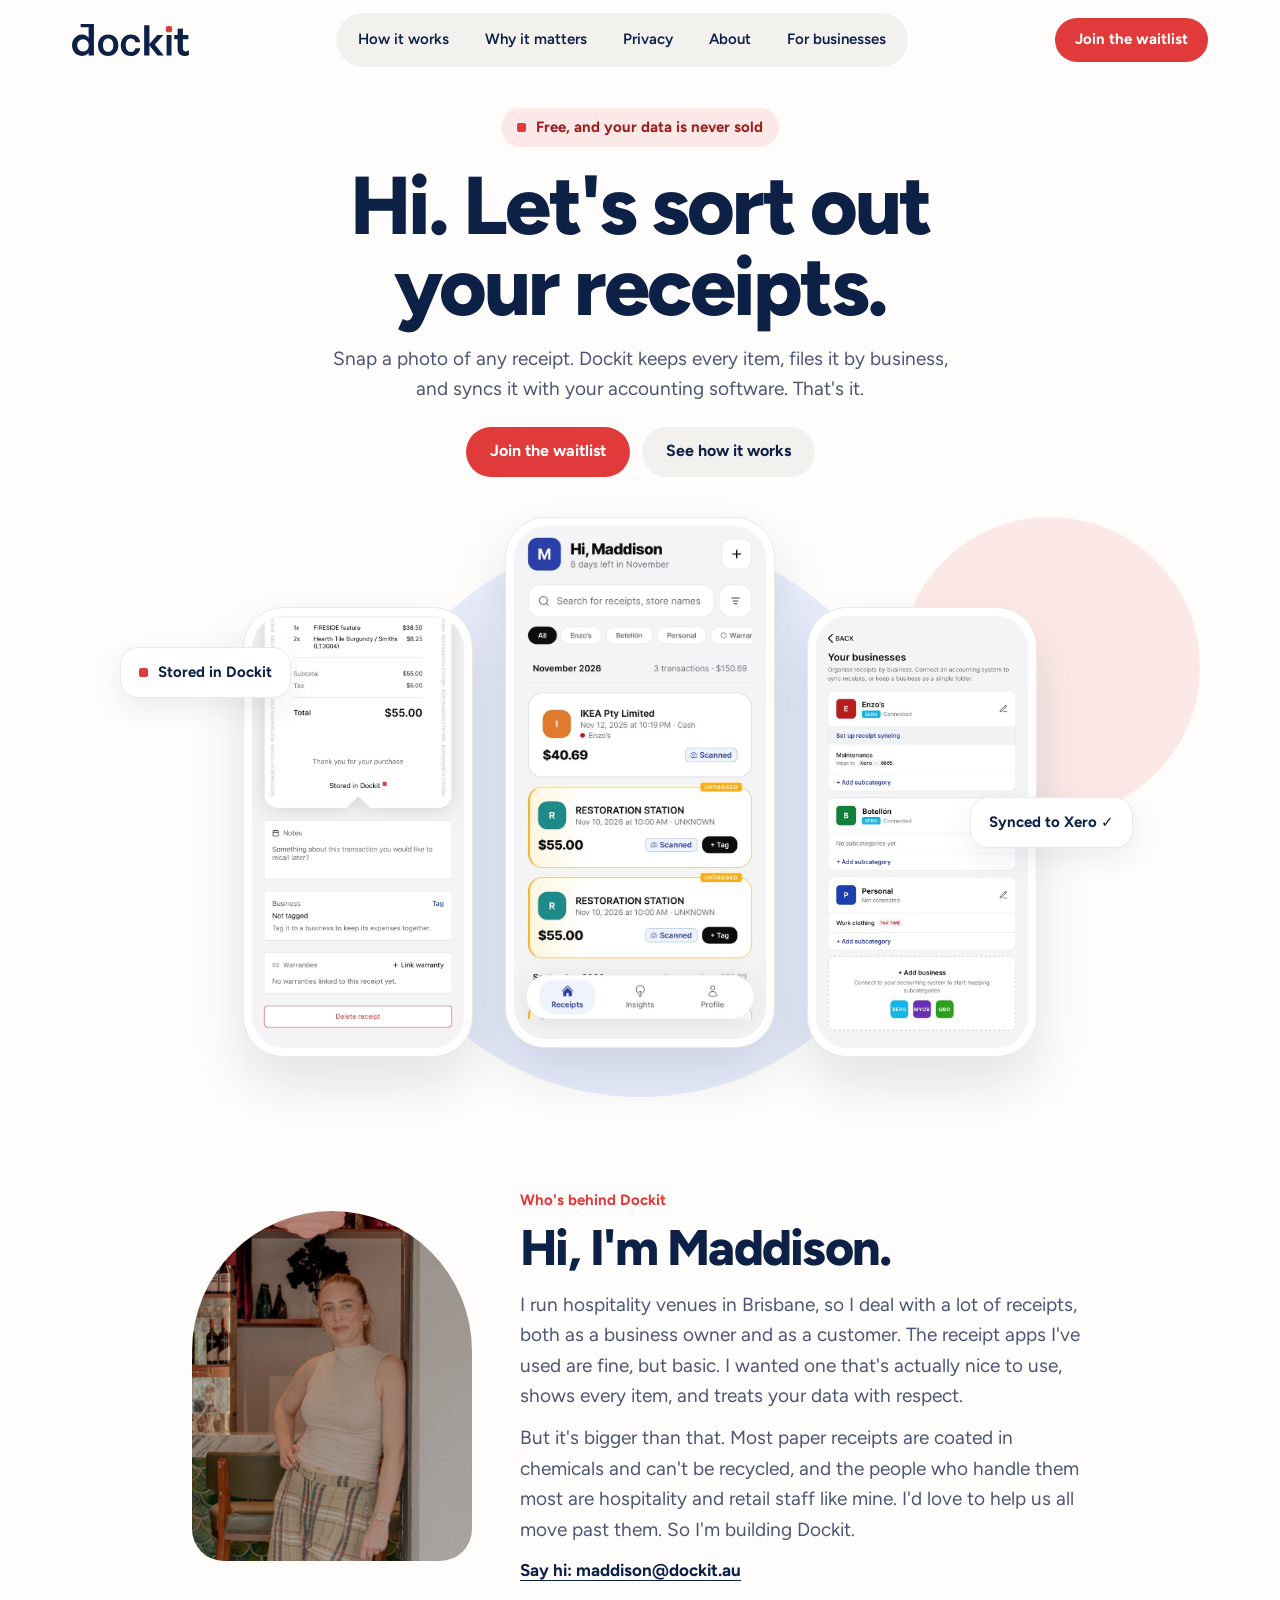
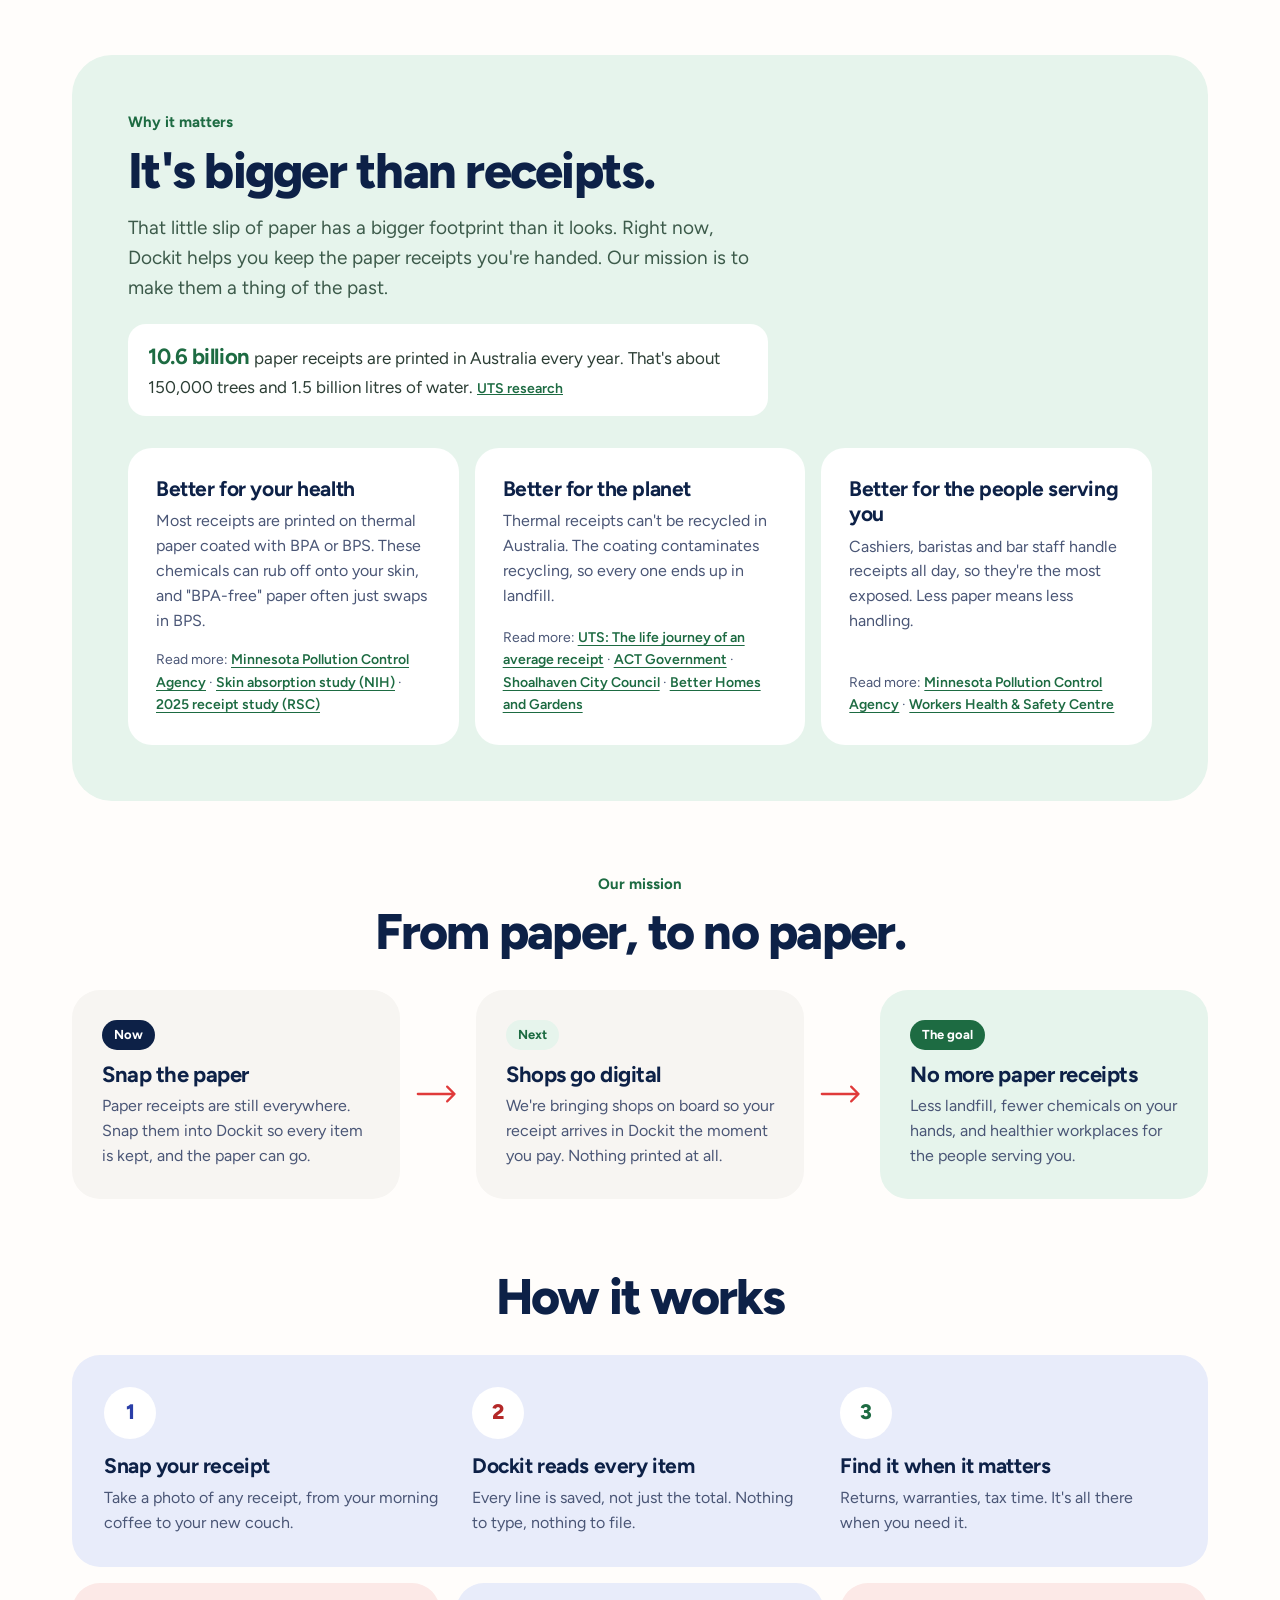
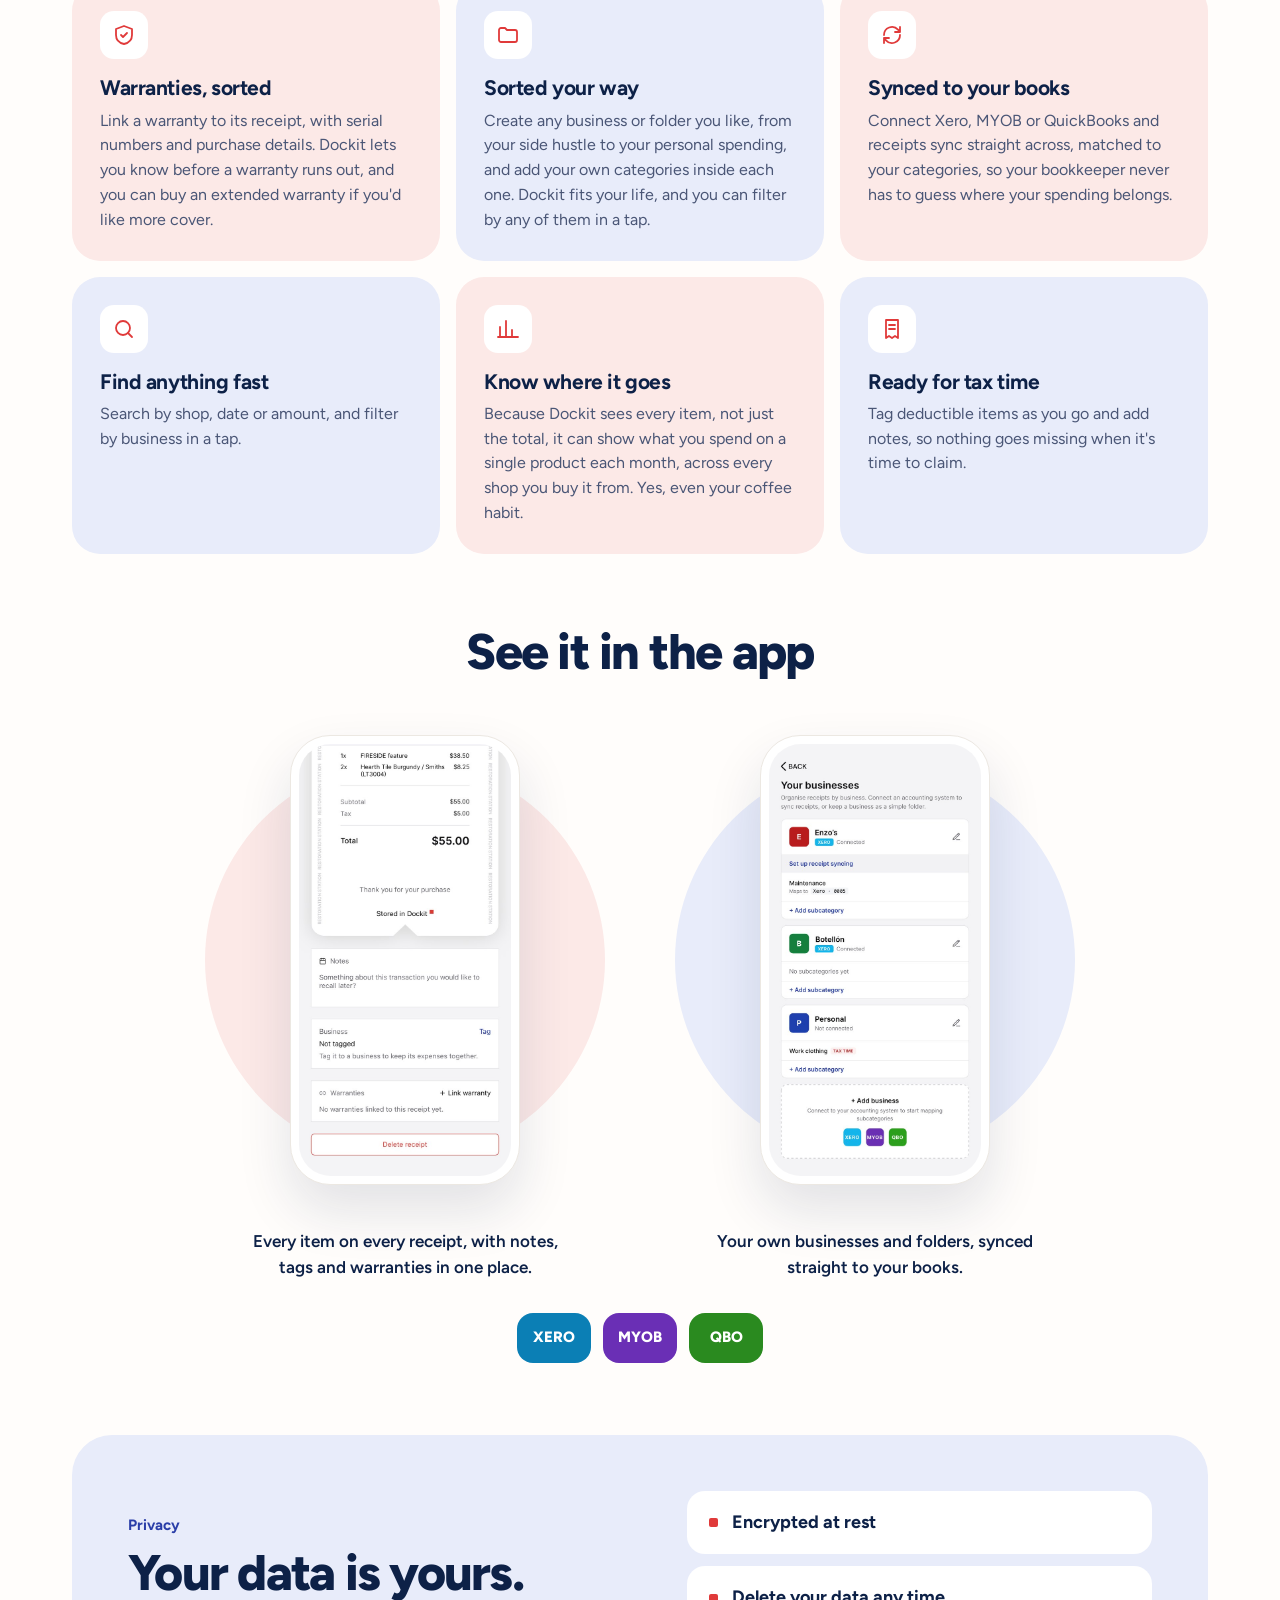
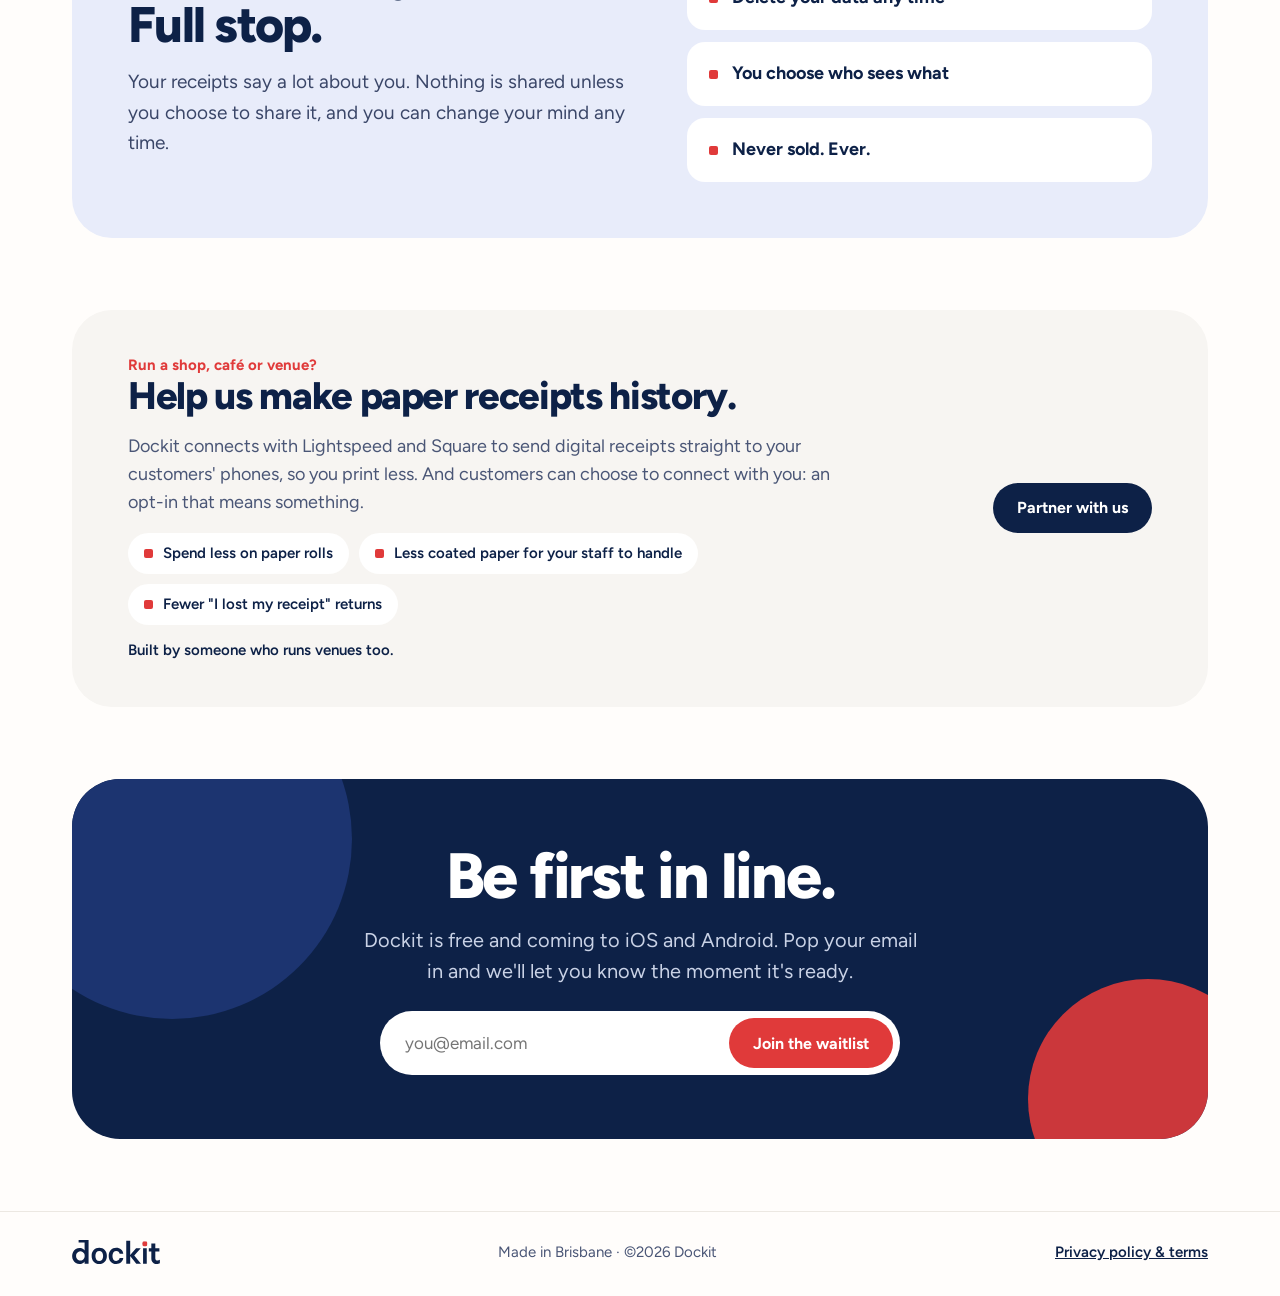
==== index.html @ d510f7f2 "Draft: business section benefits and wording Co-Authored-By: Claude Opus 5.5 <noreply@anthropic.com>" ====
<!DOCTYPE html>
<html lang="en-AU">
<head>
<meta charset="utf-8">
<meta name="viewport" content="width=device-width, initial-scale=1">
<title>Dockit | Let's sort out your receipts</title>
<meta name="description" content="Dockit is a free receipt app. Snap a photo of any receipt and Dockit keeps every item, files it by business, and syncs it with Xero, MYOB and QuickBooks. Made in Brisbane.">
<meta property="og:title" content="Dockit | Let's sort out your receipts">
<meta property="og:description" content="Snap a photo of any receipt. Dockit keeps every item, files it by business, and syncs it with your accounting software. Free, and your data is never sold.">
<link rel="icon" href="favicon.svg" type="image/svg+xml">
<link rel="icon" href="favicon-32.png" sizes="32x32" type="image/png">
<link rel="apple-touch-icon" href="apple-touch-icon.png">
<link rel="preconnect" href="https://fonts.googleapis.com">
<link rel="preconnect" href="https://fonts.gstatic.com" crossorigin>
<link href="https://fonts.googleapis.com/css2?family=Figtree:wght@400;500;600;700;800&display=swap" rel="stylesheet">
<link href="css/site.css" rel="stylesheet">
</head>
<body>

<header class="nav">
  <div class="wrap nav-inner">
    <a href="./" class="logo" aria-label="Dockit home"><img src="images/logo-navy.svg" alt="Dockit" width="117" height="32"></a>
    <nav id="menu" class="menu" aria-label="Main">
      <a href="#how">How it works</a>
      <a href="#why">Why it matters</a>
      <a href="#privacy">Privacy</a>
      <a href="#about">About</a>
      <a href="#business">For businesses</a>
    </nav>
    <a href="#join" class="btn btn-red btn-sm nav-cta">Join the waitlist</a>
    <button class="menu-btn" aria-label="Open menu" aria-expanded="false" aria-controls="menu"><span></span><span></span></button>
  </div>
</header>

<main>

<!-- HERO -->
<section class="hero">
  <div class="wrap hero-copy">
    <p class="tag"><span class="dot"></span>Free, and your data is never sold</p>
    <h1>Hi. Let's sort out<br>your receipts.</h1>
    <p class="lead">Snap a photo of any receipt. Dockit keeps every item, files it by business, and syncs it with your accounting software. That's it.</p>
    <div class="hero-ctas">
      <a href="#join" class="btn btn-red">Join the waitlist</a>
      <a href="#how" class="btn btn-soft">See how it works</a>
    </div>
  </div>
  <div class="hero-phones">
    <span class="blob blob-blue" aria-hidden="true"></span>
    <span class="blob blob-pink" aria-hidden="true"></span>
    <figure class="phone phone-side"><img src="images/app-receipt.jpg" alt="An itemised receipt in Dockit" width="640" height="1305"></figure>
    <figure class="phone phone-main"><img src="images/app-home.jpg" alt="The Dockit home screen: 'Hi, Maddison' with this month's receipts" width="640" height="1305"></figure>
    <figure class="phone phone-side"><img src="images/app-businesses.jpg" alt="Dockit's businesses screen: Enzo's and Botellón connected to Xero, plus a Personal folder with a tax-time category" width="640" height="1305"></figure>
    <p class="chip chip-left"><span class="dot"></span>Stored in Dockit</p>
    <p class="chip chip-right">Synced to Xero ✓</p>
  </div>
</section>

<!-- ABOUT -->
<section id="about" class="section">
  <div class="wrap about">
    <img src="images/maddison.jpg" alt="Maddison, founder of Dockit, leaning in the doorway of her bar" width="640" height="800" loading="lazy" class="about-photo">
    <div>
      <p class="eyebrow">Who's behind Dockit</p>
      <h2>Hi, I'm Maddison.</h2>
      <p class="lead">I run hospitality venues in Brisbane, so I deal with a lot of receipts, both as a business owner and as a customer. The receipt apps I've used are fine, but basic. I wanted one that's actually nice to use, shows every item, and treats your data with respect.</p>
      <p class="lead">But it's bigger than that. Most paper receipts are coated in chemicals and can't be recycled, and the people who handle them most are hospitality and retail staff like mine. I'd love to help us all move past them. So I'm building Dockit.</p>
      <a href="mailto:maddison@dockit.au" class="text-link">Say hi: maddison@dockit.au</a>
    </div>
  </div>
</section>

<!-- MISSION -->
<section id="why" class="section">
  <div class="wrap">
    <div class="mission">
      <div class="mission-head">
        <p class="eyebrow eyebrow-green">Why it matters</p>
        <h2>It's bigger than receipts.</h2>
        <p class="lead">That little slip of paper has a bigger footprint than it looks. Right now, Dockit helps you keep the paper receipts you're handed. Our mission is to make them a thing of the past.</p>
        <p class="stat"><strong>10.6 billion</strong> paper receipts are printed in Australia every year. That's about 150,000 trees and 1.5 billion litres of water. <a href="https://www.uts.edu.au/case-studies/life-journey-average-receipt" target="_blank" rel="noopener">UTS research</a></p>
      </div>
      <div class="mission-cards">
        <article class="mcard">
          <h3>Better for your health</h3>
          <p>Most receipts are printed on thermal paper coated with BPA or BPS. These chemicals can rub off onto your skin, and "BPA-free" paper often just swaps in BPS.</p>
          <p class="src">Read more: <a href="https://www.pca.state.mn.us/bpa-and-bps-in-thermal-paper" target="_blank" rel="noopener">Minnesota Pollution Control Agency</a> · <a href="https://pubmed.ncbi.nlm.nih.gov/33313651/" target="_blank" rel="noopener">Skin absorption study (NIH)</a> · <a href="https://pubs.rsc.org/en/Content/ArticleLanding/2025/VA/D4VA00132J" target="_blank" rel="noopener">2025 receipt study (RSC)</a></p>
        </article>
        <article class="mcard">
          <h3>Better for the planet</h3>
          <p>Thermal receipts can't be recycled in Australia. The coating contaminates recycling, so every one ends up in landfill.</p>
          <p class="src">Read more: <a href="https://www.uts.edu.au/case-studies/life-journey-average-receipt" target="_blank" rel="noopener">UTS: The life journey of an average receipt</a> · <a href="https://www.cityservices.act.gov.au/recyclopaedia/items/p/paper" target="_blank" rel="noopener">ACT Government</a> · <a href="https://www.shoalhaven.nsw.gov.au/Home-and-property/Recycling-and-waste/A-Z-recycling-and-disposal-guide/Sales-Dockets-and-Receipts" target="_blank" rel="noopener">Shoalhaven City Council</a> · <a href="https://www.bhg.com.au/garden/can-you-recycle-receipts/" target="_blank" rel="noopener">Better Homes and Gardens</a></p>
        </article>
        <article class="mcard">
          <h3>Better for the people serving you</h3>
          <p>Cashiers, baristas and bar staff handle receipts all day, so they're the most exposed. Less paper means less handling.</p>
          <p class="src">Read more: <a href="https://www.pca.state.mn.us/bpa-and-bps-in-thermal-paper" target="_blank" rel="noopener">Minnesota Pollution Control Agency</a> · <a href="https://whsc.on.ca/What-s-new/News-Archive/Sales-receipts-pose-toxic-exposures-evidence-mounts" target="_blank" rel="noopener">Workers Health &amp; Safety Centre</a></p>
        </article>
      </div>
    </div>
  </div>
</section>

<!-- PATH -->
<section id="mission" class="section">
  <div class="wrap">
    <div class="center-head">
      <p class="eyebrow eyebrow-green">Our mission</p>
      <h2>From paper, to no paper.</h2>
    </div>
    <div class="road">
      <div class="road-step road-now"><span class="road-tag">Now</span><h3>Snap the paper</h3><p>Paper receipts are still everywhere. Snap them into Dockit so every item is kept, and the paper can go.</p></div>
      <div class="road-arrow" aria-hidden="true"><svg viewBox="0 0 48 24" fill="none"><path d="M2 12h40M34 4l8 8-8 8" stroke="currentColor" stroke-width="2.5" stroke-linecap="round" stroke-linejoin="round"/></svg></div>
      <div class="road-step"><span class="road-tag">Next</span><h3>Shops go digital</h3><p>We're bringing shops on board so your receipt arrives in Dockit the moment you pay. Nothing printed at all.</p></div>
      <div class="road-arrow" aria-hidden="true"><svg viewBox="0 0 48 24" fill="none"><path d="M2 12h40M34 4l8 8-8 8" stroke="currentColor" stroke-width="2.5" stroke-linecap="round" stroke-linejoin="round"/></svg></div>
      <div class="road-step road-goal"><span class="road-tag">The goal</span><h3>No more paper receipts</h3><p>Less landfill, fewer chemicals on your hands, and healthier workplaces for the people serving you.</p></div>
    </div>
  </div>
</section>

<!-- HOW IT WORKS -->
<section id="how" class="section">
  <div class="wrap">
    <div class="center-head">
      <h2>How it works</h2>
    </div>
    <div class="bento">
      <article class="box box-steps box-blue">
        <div class="mini-step"><span class="num num-blue">1</span><h3>Snap your receipt</h3><p>Take a photo of any receipt, from your morning coffee to your new couch.</p></div>
        <div class="mini-step"><span class="num num-pink">2</span><h3>Dockit reads every item</h3><p>Every line is saved, not just the total. Nothing to type, nothing to file.</p></div>
        <div class="mini-step"><span class="num num-green">3</span><h3>Find it when it matters</h3><p>Returns, warranties, tax time. It's all there when you need it.</p></div>
      </article>
      <article class="box box-pink">
        <span class="ficon"><svg viewBox="0 0 24 24" aria-hidden="true"><path d="M12 3l8 3v6c0 5-3.5 8-8 9-4.5-1-8-4-8-9V6z"/><path d="M9 12l2 2 4-4"/></svg></span>
        <h3>Warranties, sorted</h3>
        <p>Link a warranty to its receipt, with serial numbers and purchase details. Dockit lets you know before a warranty runs out, and you can buy an extended warranty if you'd like more cover.</p>
      </article>
      <article class="box box-blue">
        <span class="ficon"><svg viewBox="0 0 24 24" aria-hidden="true"><path d="M3 7a2 2 0 0 1 2-2h4l2 2h8a2 2 0 0 1 2 2v8a2 2 0 0 1-2 2H5a2 2 0 0 1-2-2z"/></svg></span>
        <h3>Sorted your way</h3>
        <p>Create any business or folder you like, from your side hustle to your personal spending, and add your own categories inside each one. Dockit fits your life, and you can filter by any of them in a tap.</p>
      </article>
      <article class="box box-pink">
        <span class="ficon"><svg viewBox="0 0 24 24" aria-hidden="true"><path d="M4 12a8 8 0 0 1 14-5.3L20 9M20 4v5h-5M20 12a8 8 0 0 1-14 5.3L4 15M4 20v-5h5"/></svg></span>
        <h3>Synced to your books</h3>
        <p>Connect Xero, MYOB or QuickBooks and receipts sync straight across, matched to your categories, so your bookkeeper never has to guess where your spending belongs.</p>
      </article>
      <article class="box box-blue">
        <span class="ficon"><svg viewBox="0 0 24 24" aria-hidden="true"><circle cx="11" cy="11" r="7"/><path d="M20 20l-4-4"/></svg></span>
        <h3>Find anything fast</h3>
        <p>Search by shop, date or amount, and filter by business in a tap.</p>
      </article>
      <article class="box box-pink">
        <span class="ficon"><svg viewBox="0 0 24 24" aria-hidden="true"><path d="M4 20V10M10 20V4M16 20v-7M22 20H2"/></svg></span>
        <h3>Know where it goes</h3>
        <p>Because Dockit sees every item, not just the total, it can show what you spend on a single product each month, across every shop you buy it from. Yes, even your coffee habit.</p>
      </article>
      <article class="box box-blue">
        <span class="ficon"><svg viewBox="0 0 24 24" aria-hidden="true"><path d="M6 3h12v18l-3-2-3 2-3-2-3 2z"/><path d="M9 8h6M9 12h6"/></svg></span>
        <h3>Ready for tax time</h3>
        <p>Tag deductible items as you go and add notes, so nothing goes missing when it's time to claim.</p>
      </article>
    </div>
  </div>
</section>

<!-- IN THE APP -->
<section class="section">
  <div class="wrap">
    <div class="center-head">
      <h2>See it in the app</h2>
    </div>
    <div class="showcase">
      <figure class="show">
        <div class="show-art"><span class="blob blob-pink" aria-hidden="true"></span><div class="phone"><img src="images/app-receipt.jpg" alt="An itemised receipt in Dockit with notes, a business tag and warranty options" width="640" height="1305" loading="lazy"></div></div>
        <figcaption>Every item on every receipt, with notes, tags and warranties in one place.</figcaption>
      </figure>
      <figure class="show">
        <div class="show-art"><span class="blob blob-blue" aria-hidden="true"></span><div class="phone"><img src="images/app-businesses.jpg" alt="Dockit's 'Your businesses' screen: Enzo's and Botellón connected to Xero, and a Personal folder with work clothing tagged for tax time" width="640" height="1305" loading="lazy"></div></div>
        <figcaption>Your own businesses and folders, synced straight to your books.</figcaption>
      </figure>
    </div>
    <div class="logos logos-center">
      <span class="logo-chip xero">XERO</span>
      <span class="logo-chip myob">MYOB</span>
      <span class="logo-chip qbo">QBO</span>
    </div>
  </div>
</section>

<!-- PRIVACY -->
<section id="privacy" class="section">
  <div class="wrap">
    <div class="privacy">
      <div>
        <p class="eyebrow eyebrow-blue">Privacy</p>
        <h2>Your data is yours.<br>Full stop.</h2>
        <p class="lead">Your receipts say a lot about you. Nothing is shared unless you choose to share it, and you can change your mind any time.</p>
      </div>
      <ul class="promises">
        <li><span class="dot"></span>Encrypted at rest</li>
        <li><span class="dot"></span>Delete your data any time</li>
        <li><span class="dot"></span>You choose who sees what</li>
        <li><span class="dot"></span>Never sold. Ever.</li>
      </ul>
    </div>
  </div>
</section>

<!-- FOR BUSINESSES -->
<section id="business" class="section">
  <div class="wrap">
    <div class="biz">
      <div>
        <p class="eyebrow">Run a shop, café or venue?</p>
        <h2 class="h2-sm">Help us make paper receipts history.</h2>
        <p>Dockit connects with Lightspeed and Square to send digital receipts straight to your customers' phones, so you print less. And customers can choose to connect with you: an opt-in that means something.</p>
        <ul class="biz-perks">
          <li><span class="dot"></span>Spend less on paper rolls</li>
          <li><span class="dot"></span>Less coated paper for your staff to handle</li>
          <li><span class="dot"></span>Fewer "I lost my receipt" returns</li>
        </ul>
        <p class="biz-note">Built by someone who runs venues too.</p>
      </div>
      <a href="mailto:maddison@dockit.au?subject=Dockit%20partnership" class="btn btn-navy">Partner with us</a>
    </div>
  </div>
</section>

<!-- JOIN -->
<section id="join" class="section section-last">
  <div class="wrap">
    <div class="join">
      <span class="join-blob join-blob-1" aria-hidden="true"></span>
      <span class="join-blob join-blob-2" aria-hidden="true"></span>
      <h2>Be first in line.</h2>
      <p>Dockit is free and coming to iOS and Android. Pop your email in and we'll let you know the moment it's ready.</p>
      <form name="waitlist" method="POST" data-netlify="true" netlify-honeypot="company" action="./?joined=1#join" class="join-form">
        <input type="hidden" name="form-name" value="waitlist">
        <p class="hp"><label>Leave this empty <input name="company" tabindex="-1" autocomplete="off"></label></p>
        <label for="join-email" class="sr-only">Email address</label>
        <input id="join-email" name="email" type="email" placeholder="you@email.com" required>
        <button type="submit">Join the waitlist</button>
      </form>
      <p class="join-thanks" id="joined" hidden>Thanks! You're on the list. We'll be in touch.</p>
    </div>
  </div>
</section>

</main>

<footer class="footer">
  <div class="wrap footer-inner">
    <img src="images/logo-navy.svg" alt="Dockit" width="88" height="24">
    <p>Made in Brisbane · ©2026 Dockit</p>
    <a href="privacy-policy.html">Privacy policy &amp; terms</a>
  </div>
</footer>

<script>
var b=document.querySelector('.menu-btn'),m=document.getElementById('menu');
b.addEventListener('click',function(){var o=m.classList.toggle('open');b.setAttribute('aria-expanded',o)});
m.addEventListener('click',function(e){if(e.target.tagName==='A'){m.classList.remove('open');b.setAttribute('aria-expanded',false)}});
if(location.search.indexOf('joined=1')>-1){document.getElementById('joined').hidden=false;document.querySelector('.join-form').hidden=true;}
</script>
</body>
</html>
---- css/site.css ----
:root{
  --navy:#0d2147; --red:#E03A3A; --red-ink:#9b1f1f; --blue-ink:#2a3ea8;
  --bg:#FFFDFB; --soft:#F7F5F2; --soft-2:#F3F1EE; --line:#ece8e2;
  --blue:#E8ECFA; --pink:#FCE9E7; --green:#E6F4EC;
  --muted:#4a5676;
  --font:Figtree,system-ui,-apple-system,sans-serif;
}
*{box-sizing:border-box}
html{scroll-behavior:smooth}
html,body{overflow-x:clip}
body{margin:0;background:var(--bg);color:var(--navy);font-family:var(--font);font-size:17px;line-height:1.55;-webkit-font-smoothing:antialiased}
img{max-width:100%;display:block}
a{color:inherit}
a:hover{color:var(--red)}
.wrap{max-width:1200px;margin:0 auto;padding:0 32px}
h1,h2,h3{margin:0;font-weight:800;letter-spacing:-.035em}
h1{font-size:clamp(44px,6.4vw,84px);line-height:.98}
h2{font-size:clamp(34px,4.2vw,50px);line-height:1.04;margin-bottom:16px}
.h2-sm{font-size:clamp(28px,3vw,40px)}
h3{font-size:24px;line-height:1.2;letter-spacing:-.02em;font-weight:700;margin-bottom:8px}
p{margin:0 0 12px}
.lead{font-size:19px;line-height:1.6;color:var(--muted)}
.eyebrow{font-weight:700;font-size:15px;color:var(--red);margin-bottom:10px}
.eyebrow-blue{color:var(--blue-ink)}
.dot{display:inline-block;width:9px;height:9px;background:var(--red);border-radius:2px;flex:none}
.sr-only,.hp{position:absolute;width:1px;height:1px;overflow:hidden;clip:rect(0 0 0 0);white-space:nowrap}

/* buttons */
.btn{display:inline-flex;align-items:center;justify-content:center;min-height:50px;padding:0 24px;border-radius:999px;font-weight:700;font-size:16px;text-decoration:none;transition:transform .15s ease,background .15s ease}
.btn:hover{transform:translateY(-1px)}
.btn-red{background:var(--red);color:#fff}
.btn-red:hover{color:#fff;background:#cc2f2f}
.btn-navy{background:var(--navy);color:#fff;flex:none}
.btn-navy:hover{color:#fff;background:#18306a}
.btn-soft{background:var(--soft-2);color:var(--navy)}
.btn-sm{min-height:44px;padding:0 20px;font-size:15px}

/* nav */
.nav{position:sticky;top:0;z-index:20;background:rgba(255,253,251,.9);backdrop-filter:blur(10px)}
.nav-inner{display:flex;align-items:center;justify-content:space-between;gap:16px;height:80px}
.menu{display:flex;gap:4px;background:var(--soft-2);border-radius:999px;padding:6px}
.menu a{text-decoration:none;font-weight:600;font-size:15px;padding:9px 16px;border-radius:999px}
.menu a:hover{background:#fff;color:var(--navy)}
.menu-btn{display:none;background:var(--soft-2);border:0;width:44px;height:44px;border-radius:50%;cursor:pointer;flex-direction:column;justify-content:center;align-items:center;gap:5px}
.menu-btn span{display:block;width:18px;height:2px;background:var(--navy);border-radius:2px}

/* hero */
.hero{padding-top:28px}
.hero-copy{text-align:center;display:flex;flex-direction:column;align-items:center;max-width:900px}
.tag{display:inline-flex;align-items:center;gap:10px;background:var(--pink);color:var(--red-ink);font-weight:700;font-size:15px;padding:8px 16px;border-radius:999px;margin-bottom:18px}
.hero h1{margin-bottom:18px}
.hero .lead{max-width:620px}
.hero-ctas{display:flex;flex-wrap:wrap;justify-content:center;gap:12px;margin-top:10px}
.hero-phones{position:relative;display:flex;justify-content:center;align-items:flex-start;gap:32px;padding:40px 24px 0;height:640px;max-width:1200px;margin:0 auto}
.hero{position:relative;z-index:0}
#about{position:relative;z-index:1}
.blob{position:absolute;border-radius:50%;z-index:0}
.hero-phones .blob-blue{width:560px;height:560px;background:var(--blue);left:50%;top:60px;margin-left:-280px}
.hero-phones .blob-pink{width:300px;height:300px;background:var(--pink);left:50%;top:40px;margin-left:260px}
.phone{position:relative;z-index:1;margin:0;background:#fff;border:1px solid var(--line);border-radius:40px;padding:8px;box-shadow:0 26px 54px rgba(13,33,71,.12)}
.phone img{border-radius:32px;width:100%;height:auto}
.phone-main{width:270px}
.phone-side{width:230px;margin-top:90px}
.chip{position:absolute;z-index:2;margin:0;background:#fff;border:1px solid var(--line);border-radius:18px;padding:13px 18px;box-shadow:0 10px 30px rgba(13,33,71,.08);display:flex;align-items:center;gap:10px;font-weight:700;font-size:15px}
.chip-left{left:50%;margin-left:-520px;top:170px}
.chip-right{left:50%;margin-left:330px;top:320px}

/* sections */
.section{padding:72px 0 0}
.section-last{padding-bottom:72px}
.center-head{text-align:center;margin-bottom:32px}

/* mission */
.eyebrow-green{color:#1d6b42}
.mission{background:var(--green);border-radius:40px;padding:56px}
.mission-head{max-width:640px;margin-bottom:32px}
.mission-head .lead{color:#3c5a4a;margin:0}
.stat{margin:20px 0 0;background:#fff;border-radius:18px;padding:16px 20px;font-size:17px;color:#2c3e35}
.stat strong{color:#1d6b42;font-size:22px;letter-spacing:-.02em}
.stat a{color:#1d6b42;font-weight:600;font-size:14px;white-space:nowrap}
.mission-cards{display:grid;grid-template-columns:repeat(3,minmax(0,1fr));gap:16px}
.mcard{background:#fff;border-radius:24px;padding:28px}
.mcard h3{font-size:21px}
.mcard{display:flex;flex-direction:column}
.mcard p{color:var(--muted);margin:0;font-size:16px}
.mcard .src{margin-top:auto;padding-top:16px;font-size:14px;line-height:1.6}
.src a{color:#1d6b42;font-weight:600;text-underline-offset:3px}

.road{display:grid;grid-template-columns:1fr auto 1fr auto 1fr;align-items:stretch;gap:16px}
.road-step{background:var(--soft);border-radius:28px;padding:30px}
.road-step h3{font-size:22px;margin:12px 0 6px}
.road-step p{margin:0;font-size:16px;color:var(--muted)}
.road-tag{display:inline-block;font-weight:700;font-size:13px;padding:5px 12px;border-radius:999px;background:var(--green);color:#1d6b42}
.road-now .road-tag{background:var(--navy);color:#fff}
.road-goal{background:var(--green)}
.road-goal .road-tag{background:#1d6b42;color:#fff}
.road-arrow{display:flex;align-items:center;color:var(--red)}
.road-arrow svg{width:44px;height:22px}

/* steps */
.steps{display:grid;grid-template-columns:repeat(3,minmax(0,1fr));gap:20px}
.step{background:var(--soft);border-radius:28px;padding:32px}
.step p{color:var(--muted);margin:0}
.num{width:52px;height:52px;border-radius:50%;display:flex;align-items:center;justify-content:center;font-weight:800;font-size:21px;margin-bottom:16px}
.num-blue{background:var(--blue);color:var(--blue-ink)}
.num-pink{background:var(--pink);color:#b42828}
.num-green{background:var(--green);color:#1d6b42}
.soon{display:flex;justify-content:center;align-items:center;gap:10px;flex-wrap:wrap;color:var(--muted);font-size:16px;margin:24px 0 0;text-align:center}
.soon strong{color:var(--navy)}

/* bento */
.bento{display:grid;grid-template-columns:repeat(3,minmax(0,1fr));gap:16px}
.box{background:var(--soft);border-radius:28px;padding:28px}
.box h3{font-size:21px}
.box p{margin:0;color:var(--muted);font-size:16px}
.box-steps{grid-column:1/-1;display:grid;grid-template-columns:repeat(3,minmax(0,1fr));gap:32px;padding:32px}
.mini-step .num{margin-bottom:14px;background:#fff}
.box-pink{background:var(--pink)}
.box-blue{background:var(--blue)}
.box-green{background:var(--green)}
.ficon{width:48px;height:48px;border-radius:14px;background:#fff;display:flex;align-items:center;justify-content:center;margin-bottom:16px}
.ficon svg{width:24px;height:24px;fill:none;stroke:var(--red);stroke-width:1.8;stroke-linecap:round;stroke-linejoin:round}

/* features */
.feature{display:grid;grid-template-columns:1fr 1fr;gap:56px;align-items:center}
.feature-flip .feature-art{order:2}
.feature-art{position:relative;height:540px;display:flex;align-items:center;justify-content:center}
.feature-art .blob{width:460px;height:460px;left:50%;top:50%;margin:-230px 0 0 -230px}
.feature-art .blob-pink{background:var(--pink)}
.feature-art .blob-blue{background:var(--blue)}
.feature-art .phone{width:250px}
.pills{list-style:none;margin:16px 0 0;padding:0;display:flex;flex-wrap:wrap;gap:10px}
.pills li{background:var(--soft-2);border-radius:999px;padding:9px 16px;font-weight:600;font-size:15px}
.callout{background:var(--pink);border-radius:20px;padding:18px 22px;display:flex;gap:14px;align-items:flex-start;margin-top:8px}
.callout .dot{margin-top:8px}
.callout p{margin:0;font-size:17px}
.logos{display:flex;gap:12px;margin-top:20px;flex-wrap:wrap}
.logo-chip{height:50px;min-width:74px;padding:0 14px;border-radius:16px;color:#fff;font-weight:800;font-size:15px;display:inline-flex;align-items:center;justify-content:center}
.xero{background:#0b7fb5}.myob{background:#6a2fb5}.qbo{background:#2a8a1f}

/* showcase */
.showcase{display:grid;grid-template-columns:1fr 1fr;gap:40px;max-width:900px;margin:0 auto}
.show{margin:0;display:flex;flex-direction:column;align-items:center;gap:18px;text-align:center}
.show-art{position:relative;height:500px;width:100%;display:flex;align-items:center;justify-content:center}
.show-art .blob{width:400px;height:400px;left:50%;top:50%;margin:-200px 0 0 -200px}
.show-art .blob-pink{background:var(--pink)}
.show-art .blob-blue{background:var(--blue)}
.show-art .phone{width:230px}
.show figcaption{font-weight:600;font-size:17px;max-width:320px}
.logos-center{justify-content:center;margin-top:32px}

/* privacy */
.privacy{background:var(--blue);border-radius:40px;padding:56px;display:grid;grid-template-columns:1.1fr 1fr;gap:48px;align-items:center}
.privacy .lead{color:#3a4668;margin:0}
.promises{list-style:none;margin:0;padding:0;display:grid;gap:12px}
.promises li{background:#fff;border-radius:18px;padding:18px 22px;font-weight:700;font-size:18px;display:flex;align-items:center;gap:14px}

/* about */
.about{max-width:960px;display:grid;grid-template-columns:280px 1fr;gap:48px;align-items:center}
.about-photo{width:280px;height:350px;object-fit:cover;border-radius:140px 140px 32px 32px}
.text-link{font-weight:700;font-size:17px;text-underline-offset:4px}

/* for businesses */
.biz{background:var(--soft);border-radius:40px;padding:44px 56px;display:flex;align-items:center;justify-content:space-between;gap:40px}
.biz p{color:var(--muted);font-size:18px;margin:0;max-width:720px}
.biz .eyebrow{color:var(--red);font-size:15px}
.biz-perks{list-style:none;margin:16px 0 0;padding:0;display:flex;flex-wrap:wrap;gap:10px}
.biz-perks li{background:#fff;border-radius:999px;padding:9px 16px;font-weight:600;font-size:15px;display:flex;align-items:center;gap:10px}
.biz .biz-note{margin-top:14px;font-size:15px;font-weight:600;color:var(--navy)}

/* join */
.join{position:relative;overflow:hidden;background:var(--navy);color:#fff;border-radius:48px;padding:64px 40px;text-align:center;display:flex;flex-direction:column;align-items:center}
.join h2{color:#fff;font-size:clamp(40px,5vw,68px);position:relative}
.join > p{position:relative;color:#c9d2e6;font-size:20px;max-width:560px;margin-bottom:24px}
.join-blob{position:absolute;border-radius:50%}
.join-blob-1{width:360px;height:360px;background:#1c3470;left:-80px;top:-120px}
.join-blob-2{width:240px;height:240px;background:var(--red);right:-60px;bottom:-80px;opacity:.9}
.join-form{position:relative;display:flex;gap:8px;background:#fff;border-radius:999px;padding:7px;width:100%;max-width:520px}
.join-form input[type=email]{flex:1;min-width:0;border:0;font-family:inherit;font-size:17px;padding:0 18px;color:var(--navy);background:transparent;min-height:48px;outline-offset:4px}
.join-form button{border:0;background:var(--red);color:#fff;font-family:inherit;font-weight:700;font-size:16px;padding:0 24px;border-radius:999px;min-height:50px;cursor:pointer}
.join-form button:hover{background:#cc2f2f}
.join-thanks{position:relative;font-weight:700;font-size:20px;color:#fff}

/* footer */
.footer{border-top:1px solid var(--line);padding:28px 0 32px;font-size:15px;color:var(--muted)}
.footer-inner{display:flex;flex-wrap:wrap;gap:16px;align-items:center;justify-content:space-between}
.footer p{margin:0}
.footer a{font-weight:600;color:var(--navy)}

/* tablet */
@media (max-width:1000px){
  .chip{display:none}
  .hero-phones{height:560px;gap:20px}
  .phone-main{width:240px}
  .phone-side{width:200px;margin-top:70px}
  .feature,.privacy{grid-template-columns:1fr}
  .feature-flip .feature-art{order:0}
  .feature-art{height:480px}
  .steps,.mission-cards{grid-template-columns:1fr}
  .bento{grid-template-columns:repeat(2,minmax(0,1fr))}
  .biz{flex-direction:column;align-items:flex-start}
}
/* phone */
@media (max-width:760px){
  .showcase{grid-template-columns:1fr;gap:32px}
  .show-art{height:420px}
  .show-art .blob{width:320px;height:320px;margin:-160px 0 0 -160px}
  .show-art .phone{width:200px}
  .bento,.box-steps{grid-template-columns:1fr}
  .box-steps{gap:24px}
  .road{grid-template-columns:1fr;gap:8px}
  .road-arrow{justify-content:center}
  .road-arrow svg{transform:rotate(90deg)}
  body{font-size:16px}
  .wrap{padding:0 20px}
  .nav-inner{height:68px}
  .menu-btn{display:flex}
  .nav-cta{display:none}
  .menu{display:none;position:absolute;top:68px;left:12px;right:12px;flex-direction:column;border-radius:24px;padding:10px;box-shadow:0 20px 40px rgba(13,33,71,.12);background:#fff}
  .menu.open{display:flex}
  .menu a{padding:14px 16px}
  .lead{font-size:17px}
  .hero-phones{height:440px;padding-top:28px}
  .phone-side{display:none}
  .phone-main{width:230px}
  .hero-phones .blob-blue{width:330px;height:330px;margin-left:-165px;top:70px}
  .hero-phones .blob-pink{width:140px;height:140px;margin-left:40px;top:20px}
  .section{padding-top:56px}
  .feature-art{height:420px}
  .feature-art .blob{width:340px;height:340px;margin:-170px 0 0 -170px}
  .feature-art .phone{width:210px}
  .privacy,.mission{padding:36px 24px;border-radius:32px}
  .about{grid-template-columns:1fr;gap:28px}
  .about-photo{width:240px;height:300px}
  .biz{padding:32px 24px;border-radius:32px}
  .join{padding:48px 20px;border-radius:36px}
  .join-form{flex-direction:column;border-radius:24px}
  .join-form input[type=email]{min-height:52px}
}
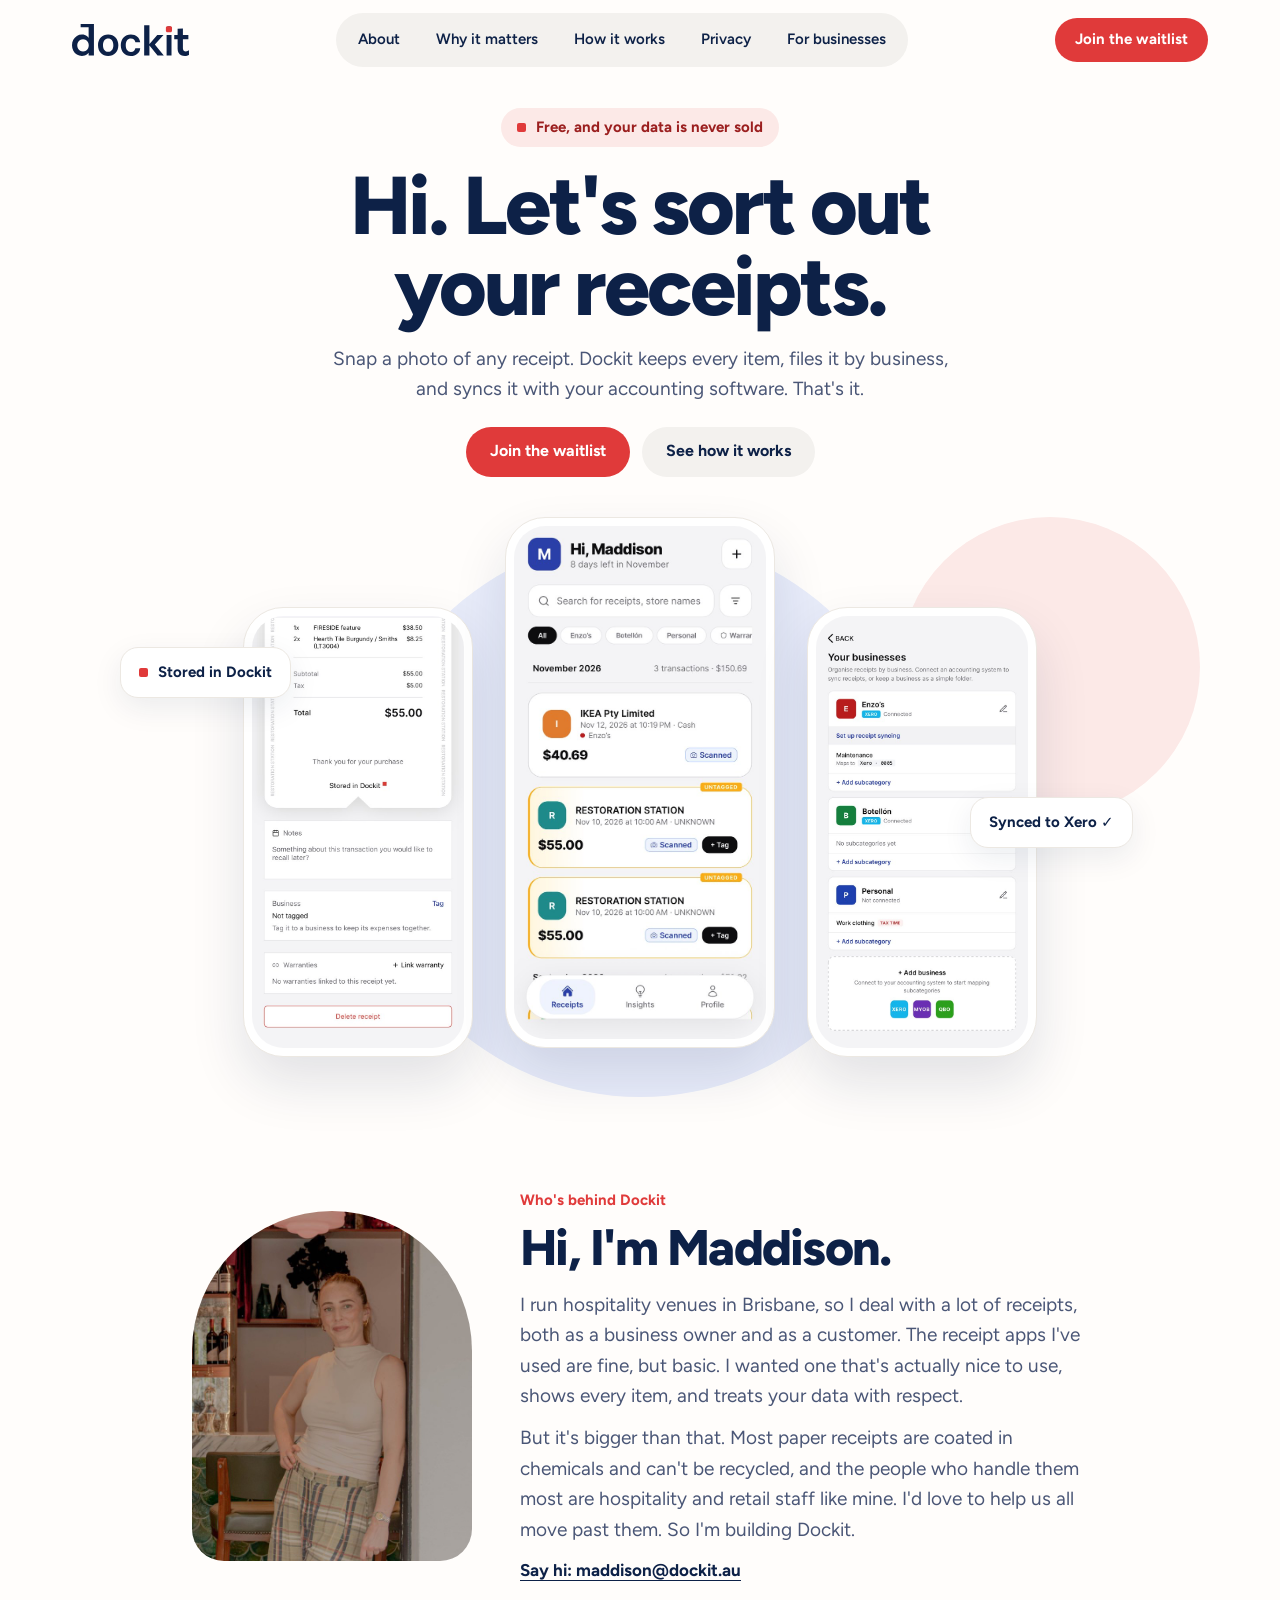
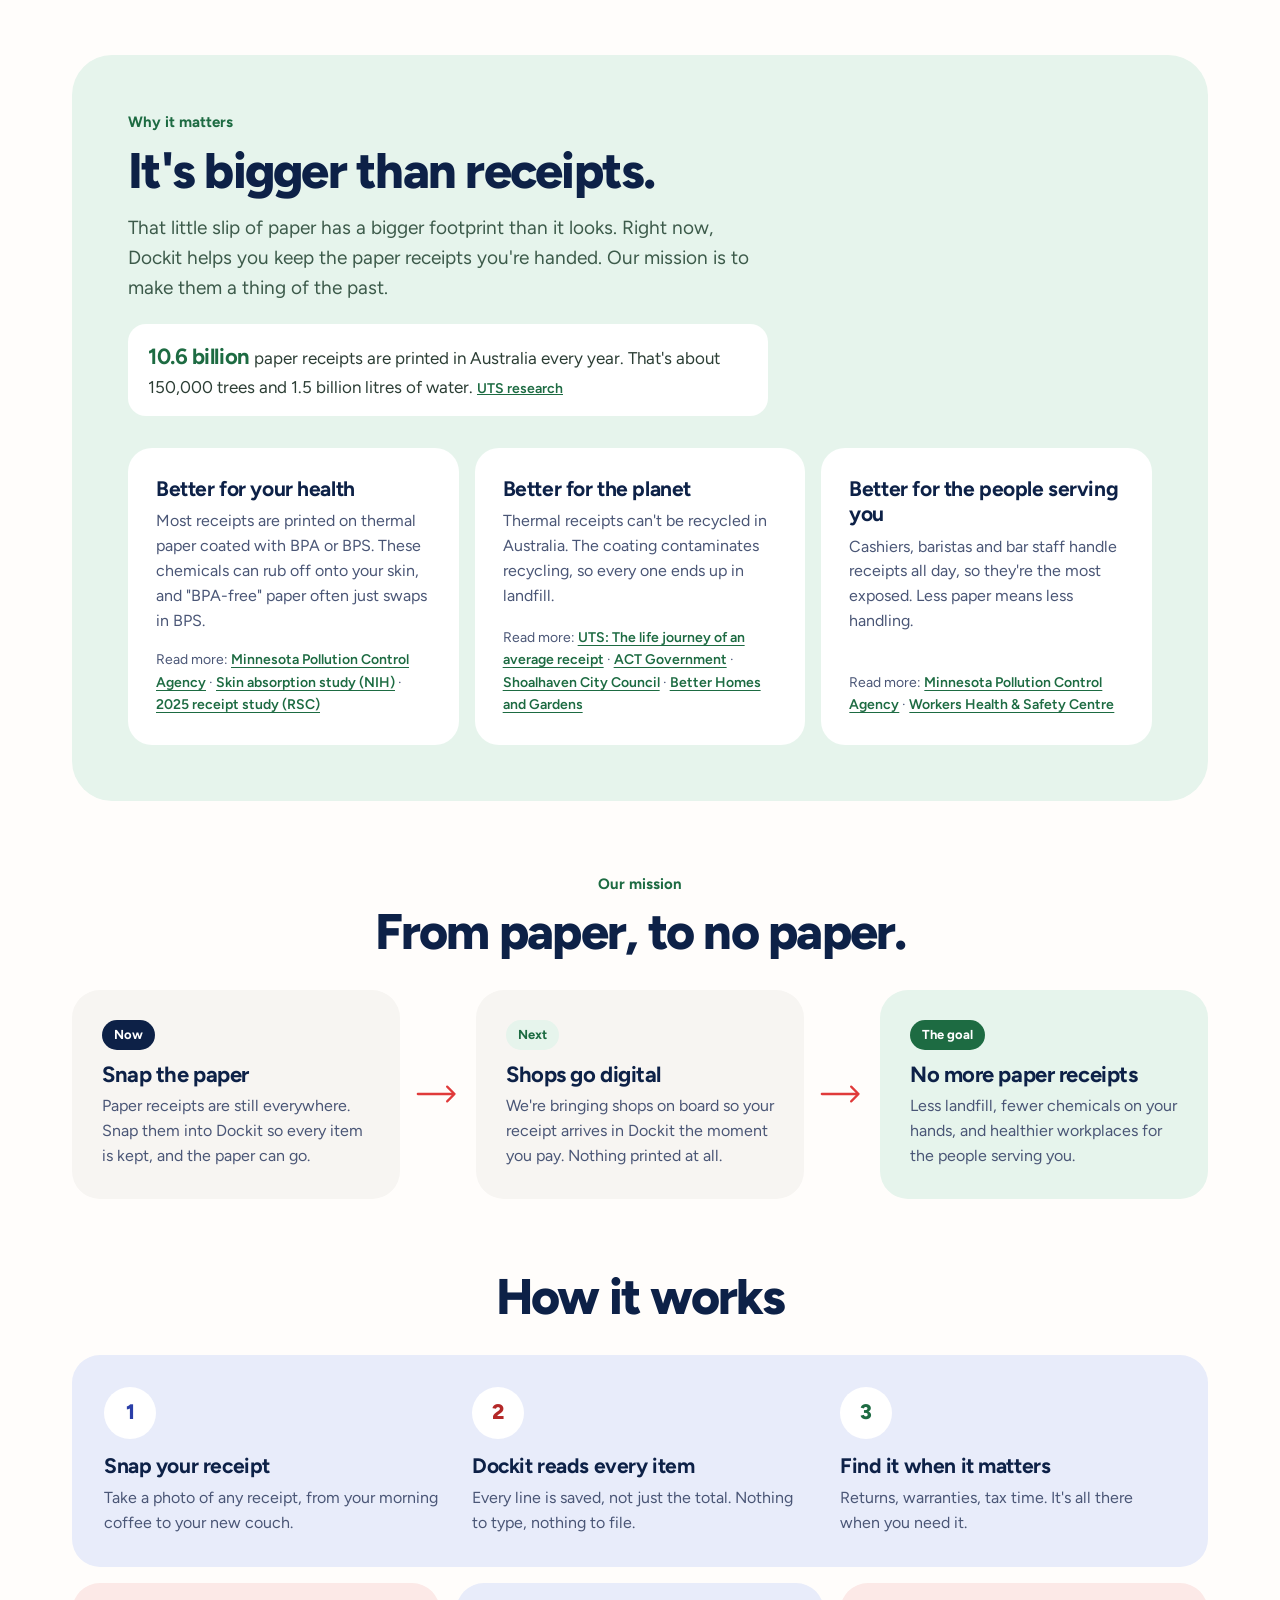
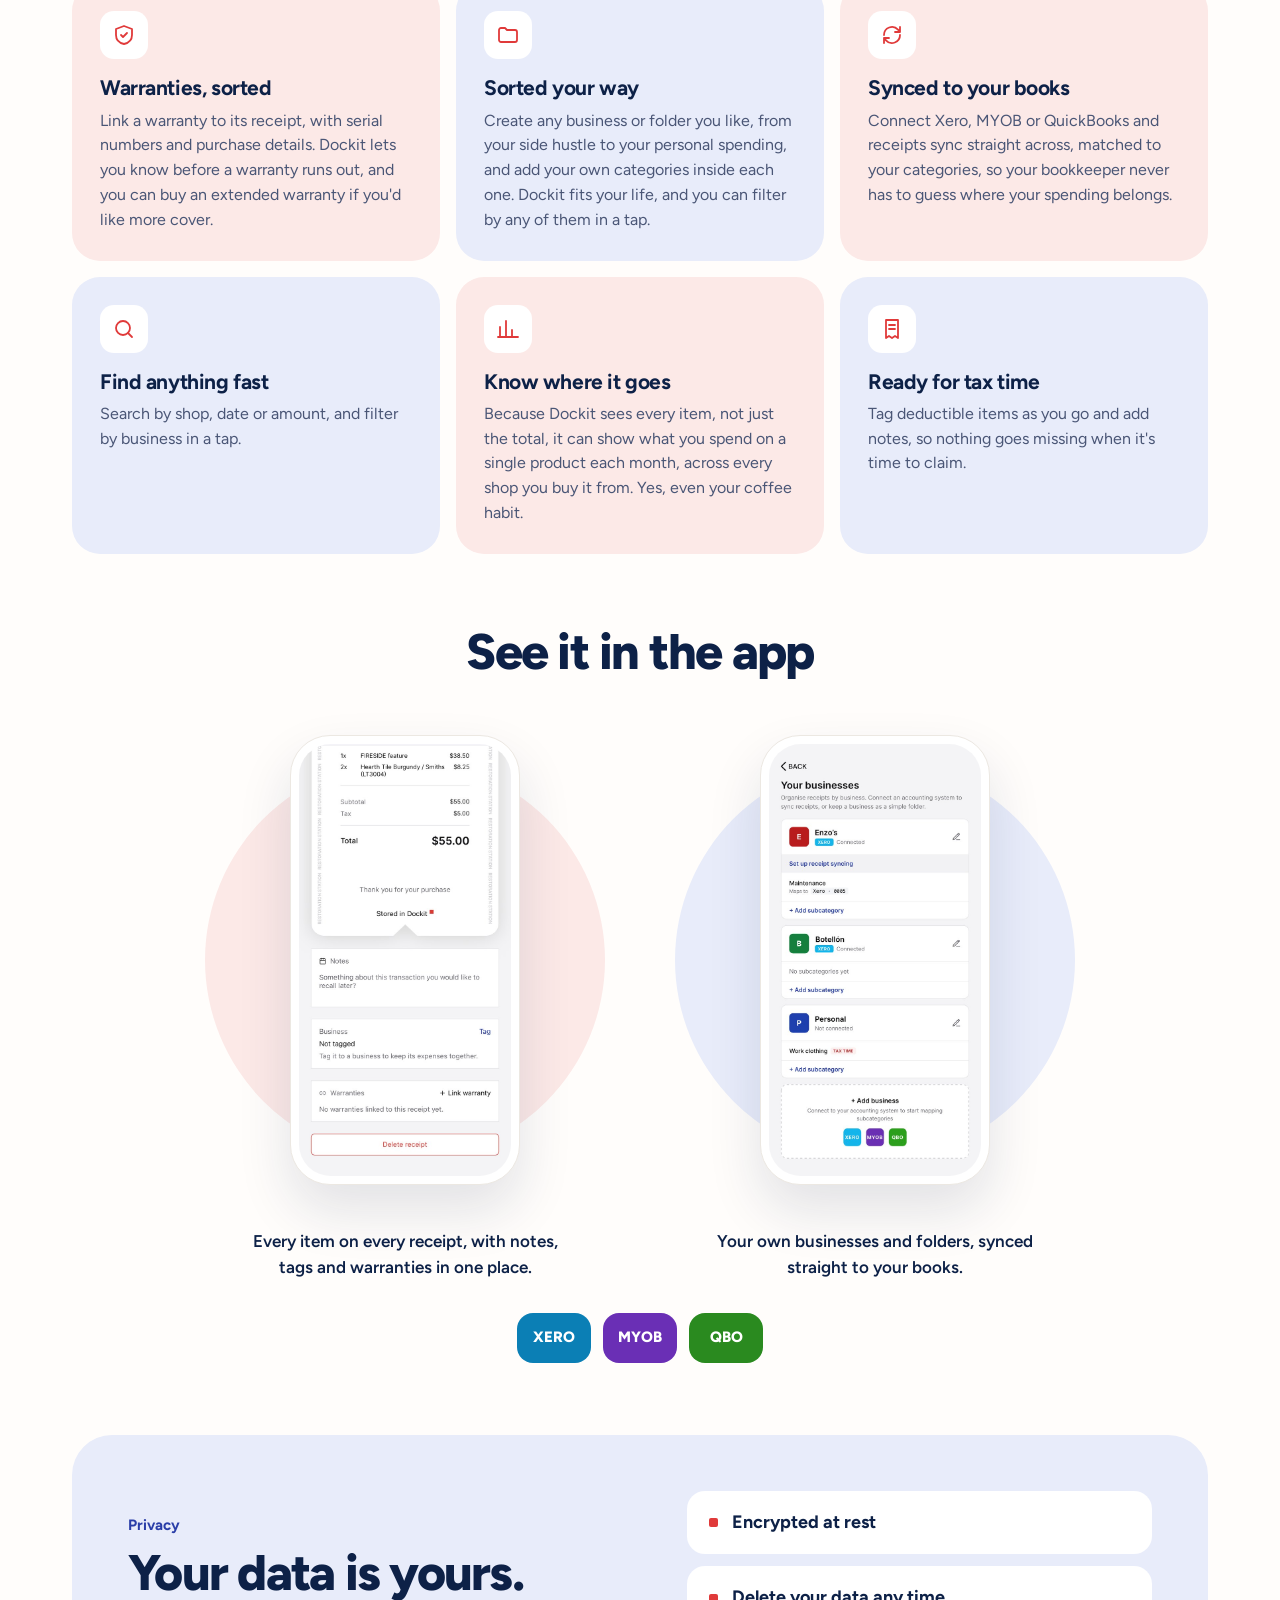
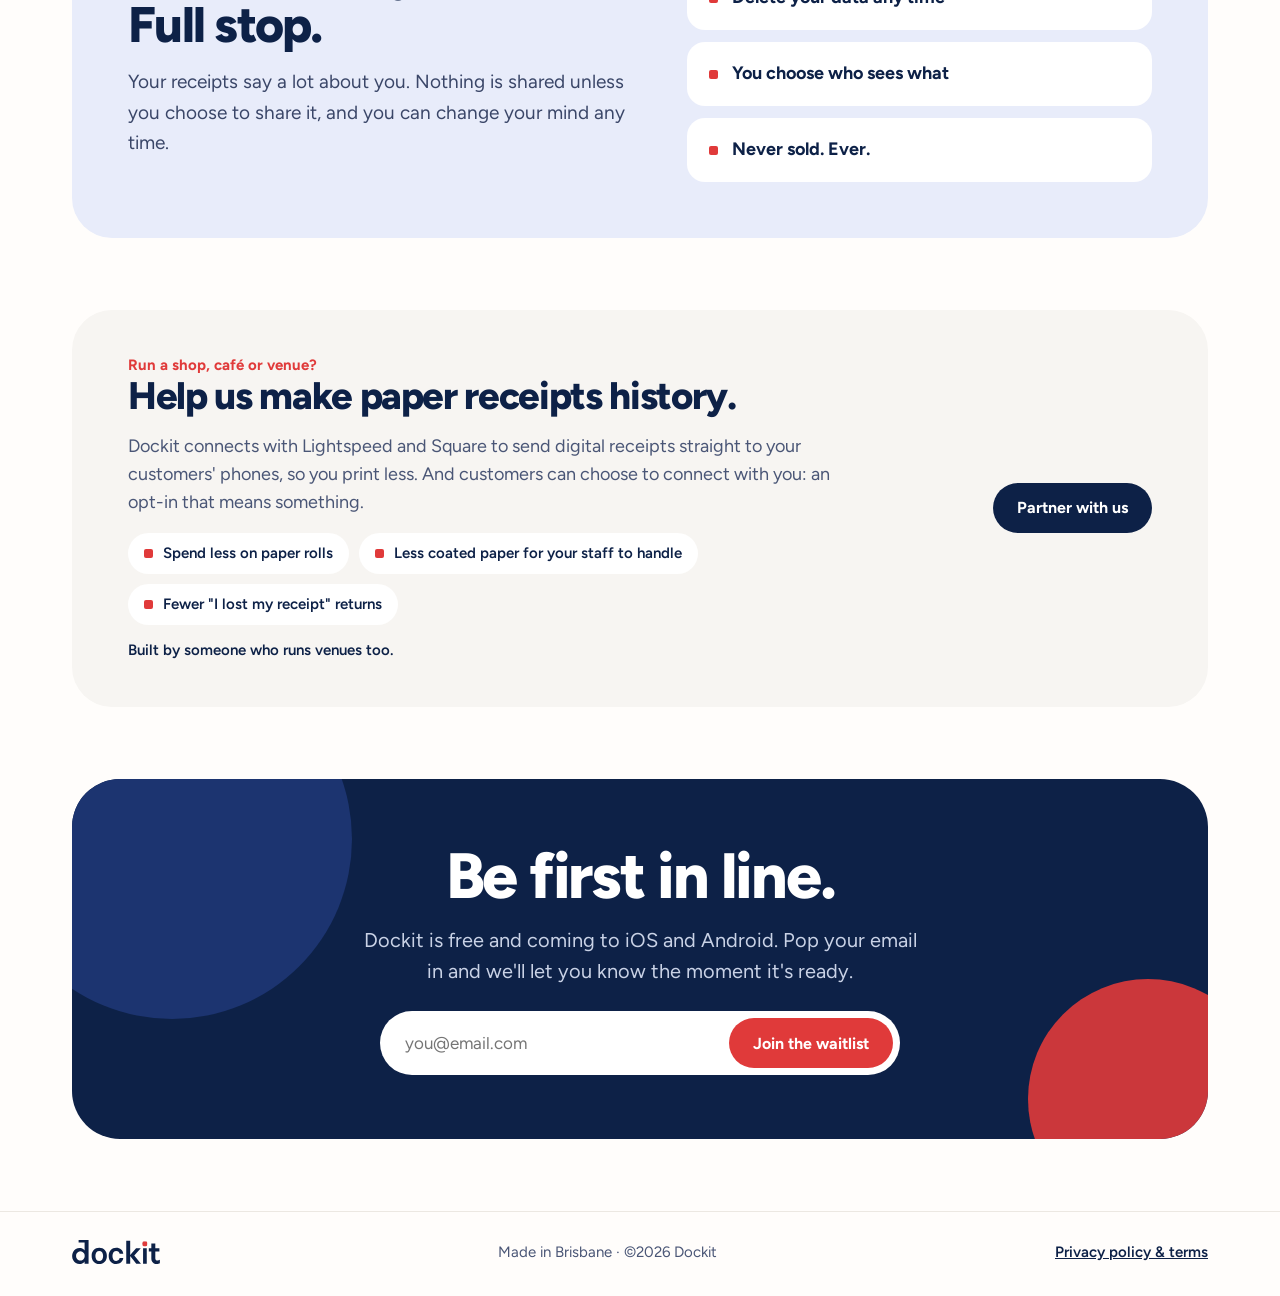
==== commit 1a9236a7: "Draft: nav order matches page order Co-Authored-By: Claude Opus 5.5 <noreply@anthropic.com> Claude-S" ====
--- a/index.html
+++ b/index.html
@@ -21,10 +21,10 @@
   <div class="wrap nav-inner">
     <a href="./" class="logo" aria-label="Dockit home"><img src="images/logo-navy.svg" alt="Dockit" width="117" height="32"></a>
     <nav id="menu" class="menu" aria-label="Main">
+      <a href="#about">About</a>
+      <a href="#why">Why it matters</a>
       <a href="#how">How it works</a>
-      <a href="#why">Why it matters</a>
       <a href="#privacy">Privacy</a>
-      <a href="#about">About</a>
       <a href="#business">For businesses</a>
     </nav>
     <a href="#join" class="btn btn-red btn-sm nav-cta">Join the waitlist</a>
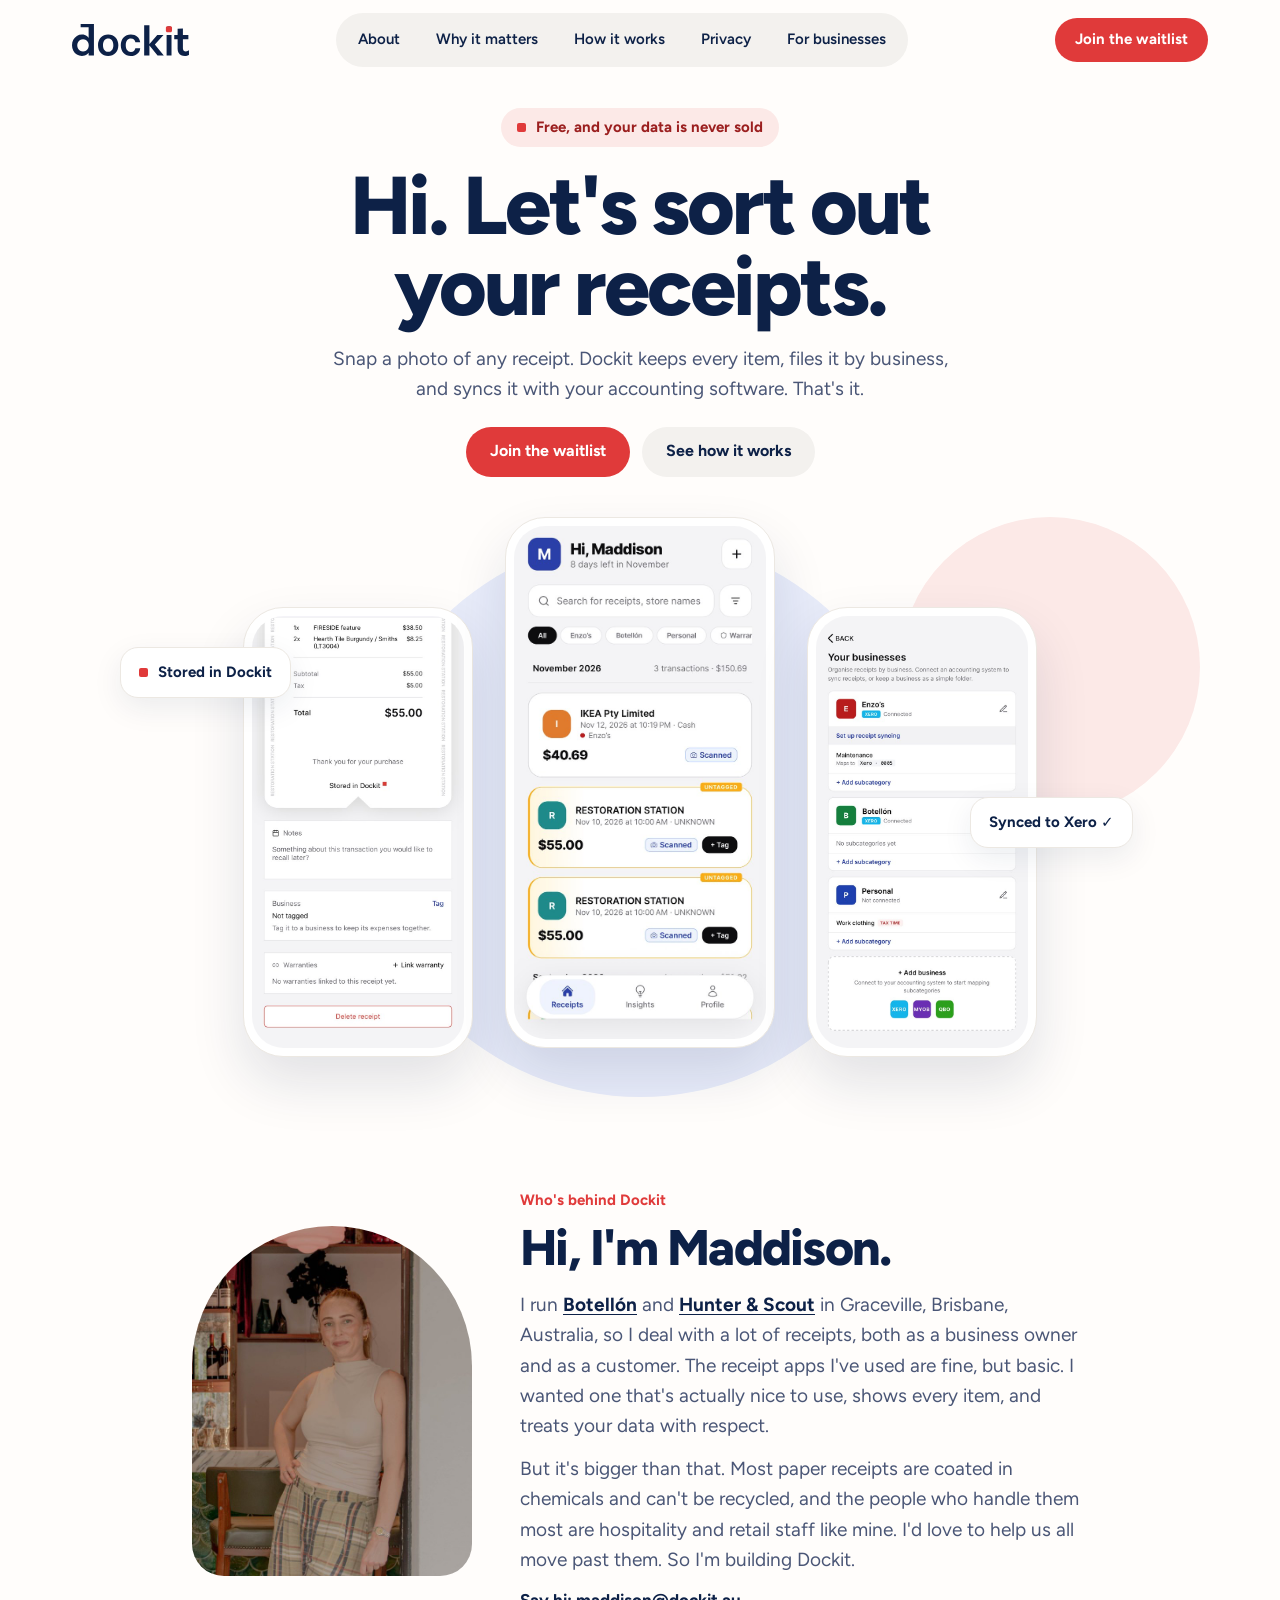
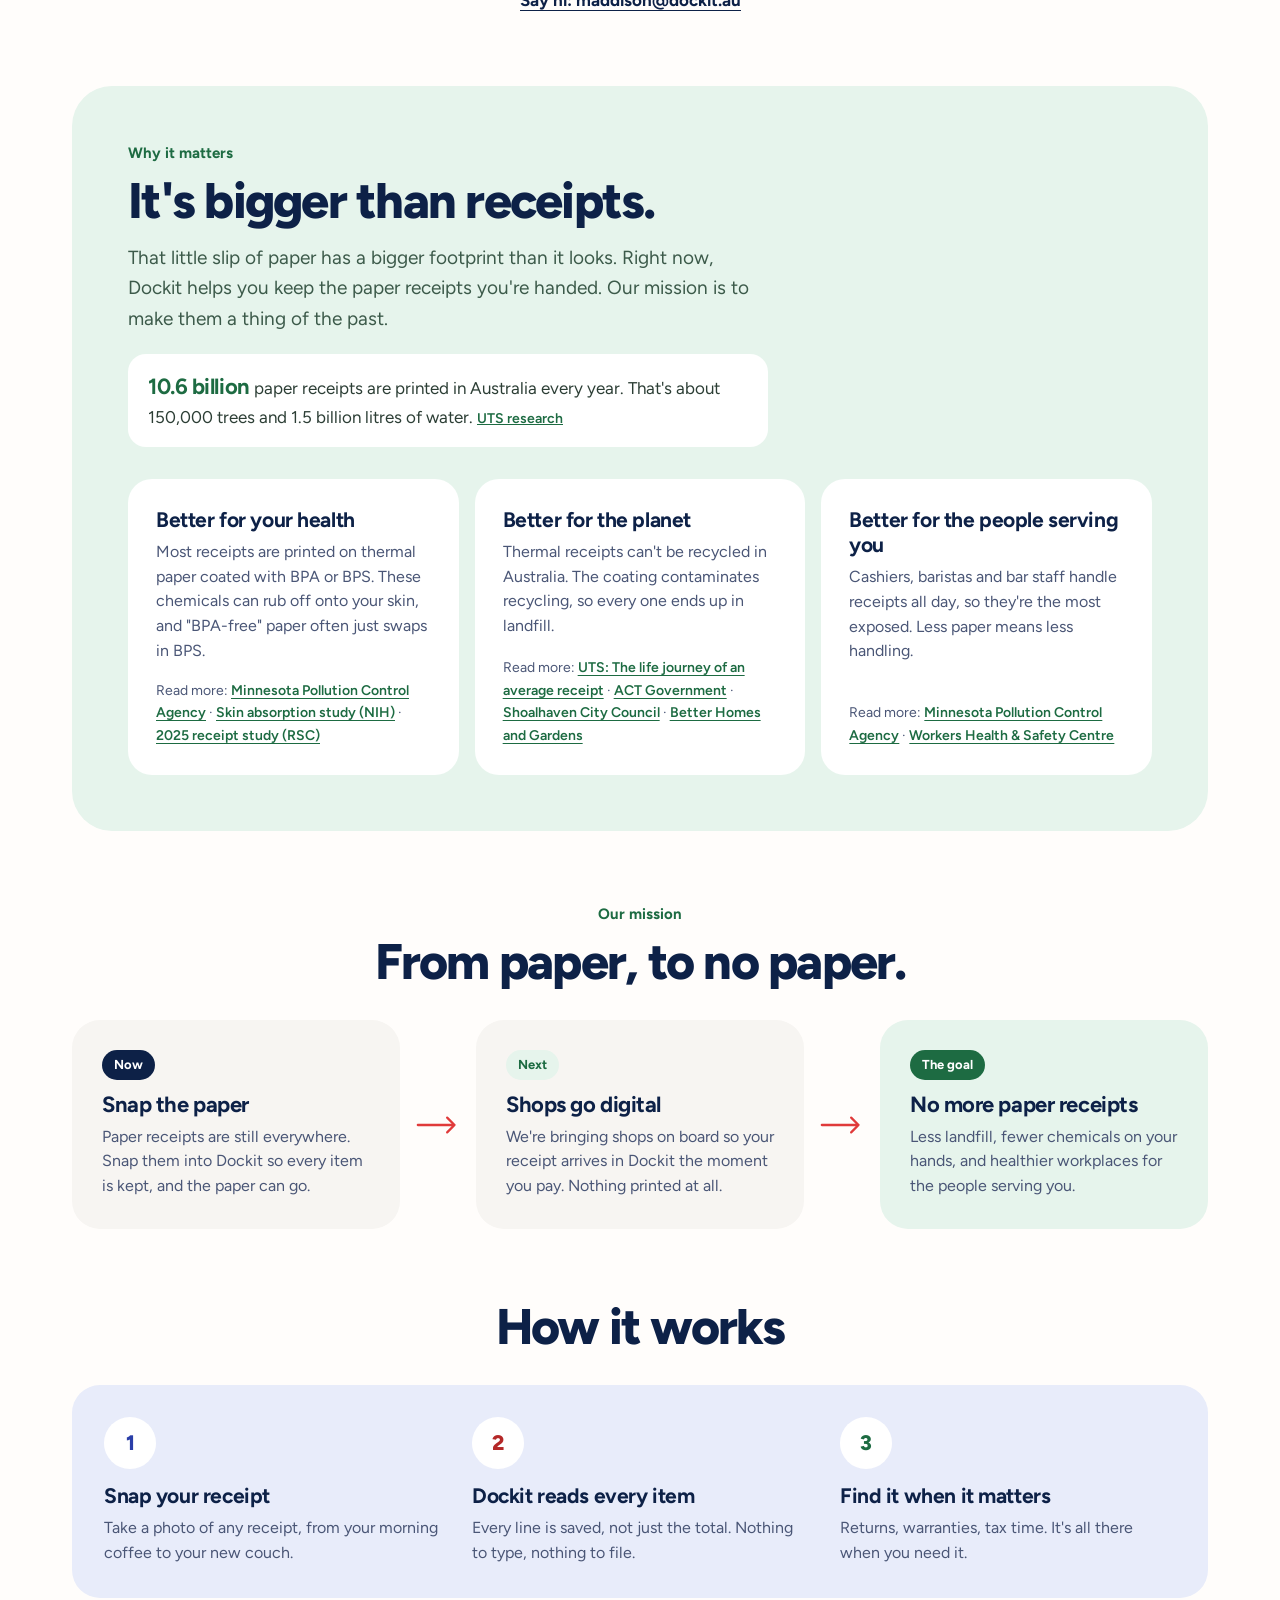
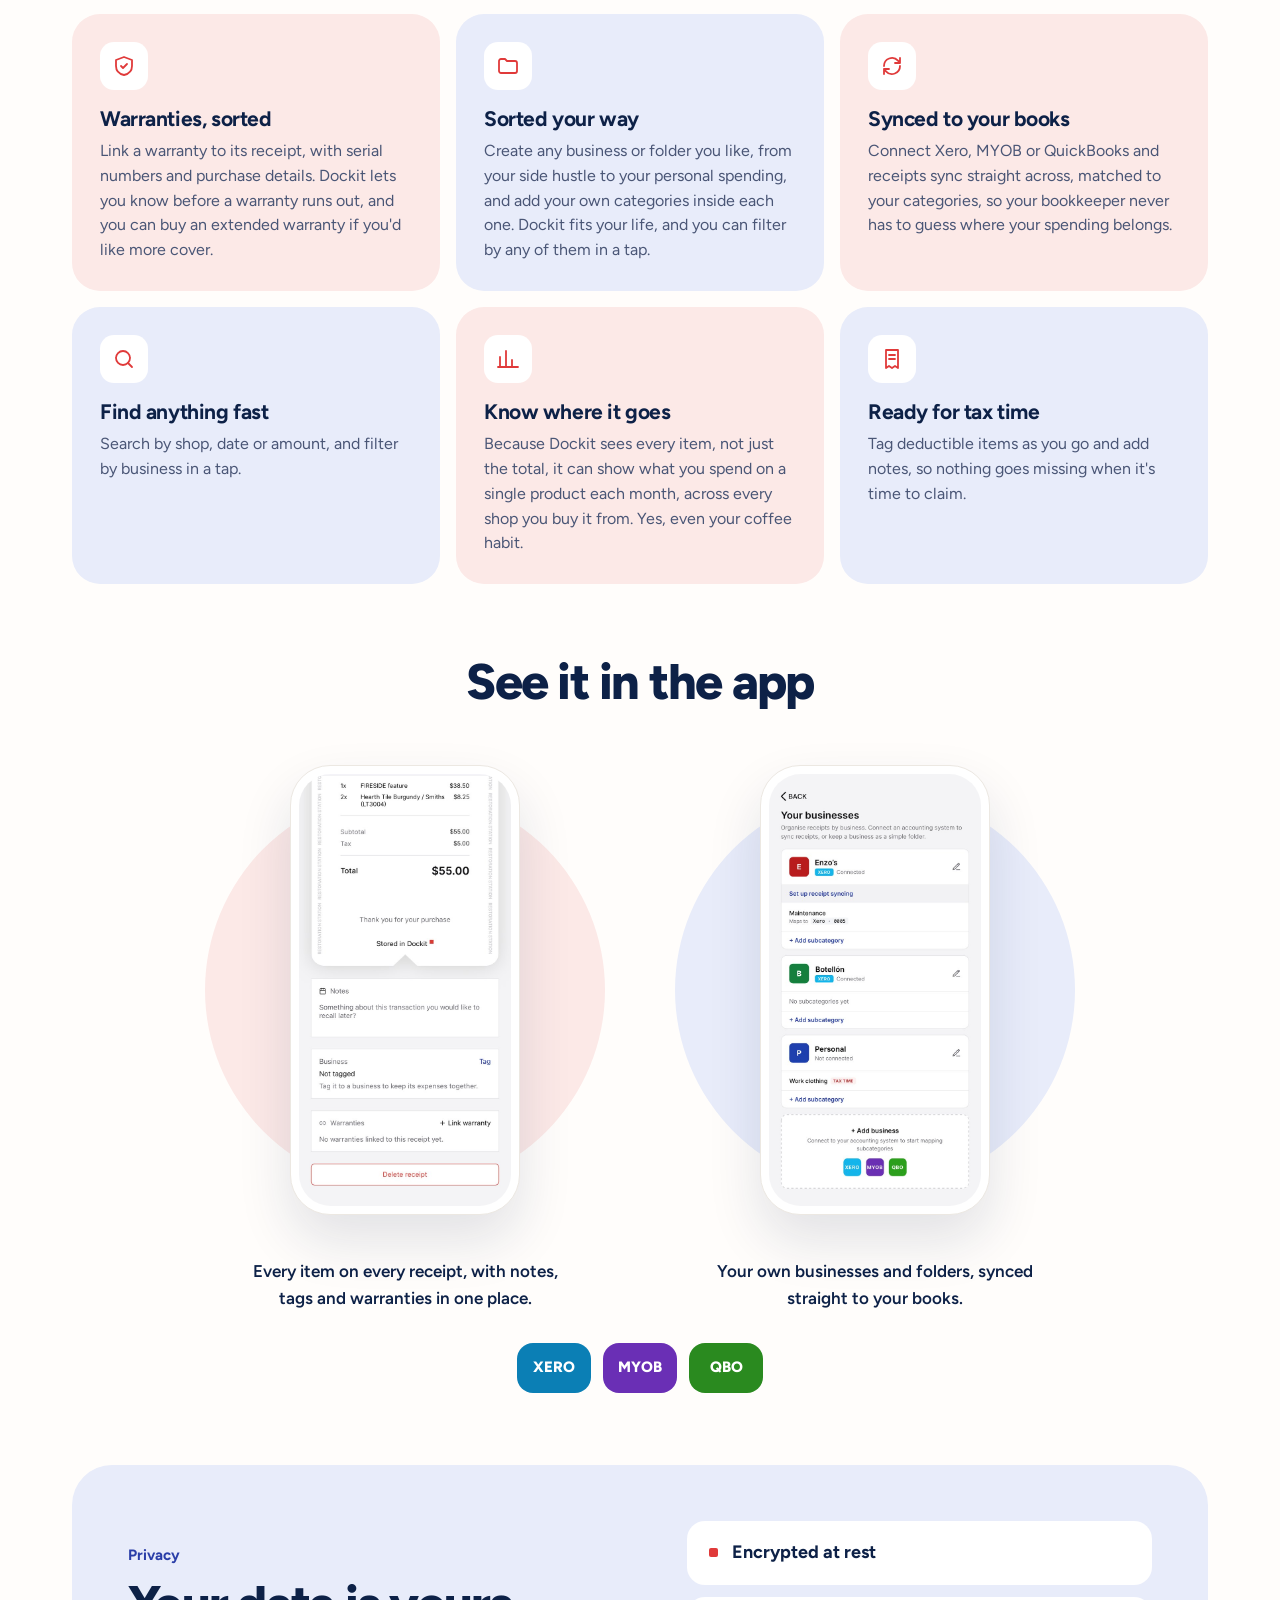
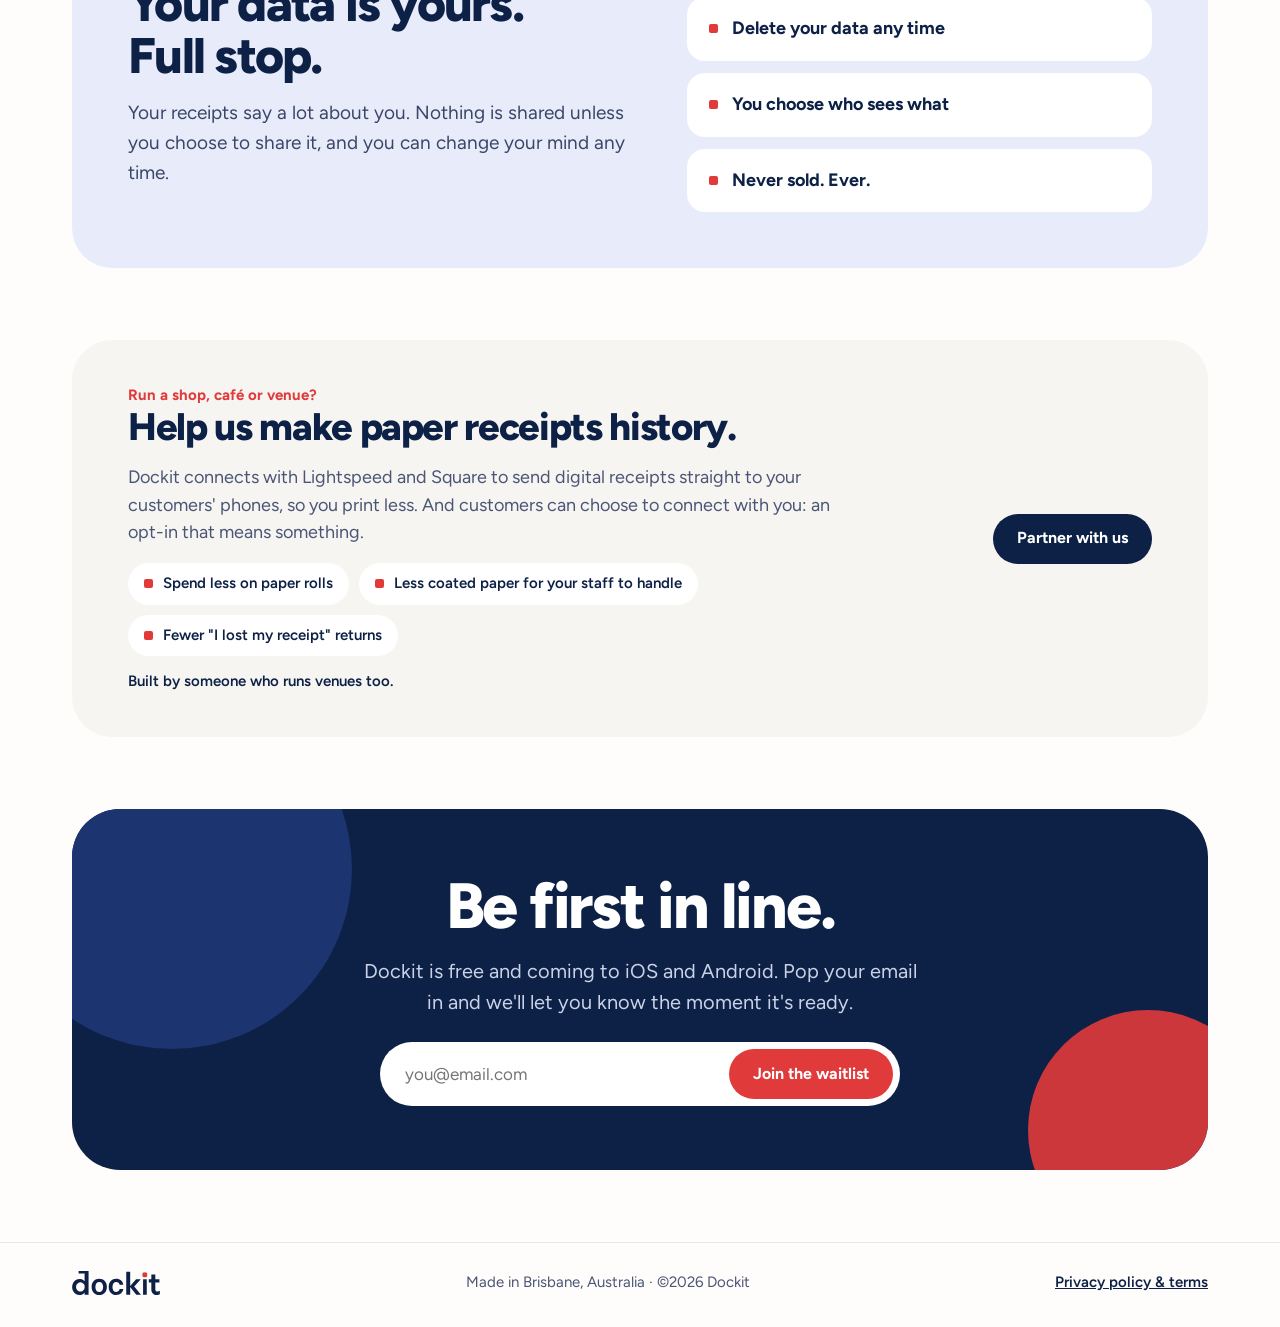
==== commit 1f705160: "Draft: link Botellón and Hunter & Scout, add Australia Co-Authored-By: Claude Opus 5.5 <noreply@anth" ====
--- a/index.html
+++ b/index.html
@@ -63,7 +63,7 @@
     <div>
       <p class="eyebrow">Who's behind Dockit</p>
       <h2>Hi, I'm Maddison.</h2>
-      <p class="lead">I run hospitality venues in Brisbane, so I deal with a lot of receipts, both as a business owner and as a customer. The receipt apps I've used are fine, but basic. I wanted one that's actually nice to use, shows every item, and treats your data with respect.</p>
+      <p class="lead">I run <a href="https://botellonbar.com" target="_blank" rel="noopener">Botellón</a> and <a href="https://hunterandscout.com.au" target="_blank" rel="noopener">Hunter &amp; Scout</a> in Graceville, Brisbane, Australia, so I deal with a lot of receipts, both as a business owner and as a customer. The receipt apps I've used are fine, but basic. I wanted one that's actually nice to use, shows every item, and treats your data with respect.</p>
       <p class="lead">But it's bigger than that. Most paper receipts are coated in chemicals and can't be recycled, and the people who handle them most are hospitality and retail staff like mine. I'd love to help us all move past them. So I'm building Dockit.</p>
       <a href="mailto:maddison@dockit.au" class="text-link">Say hi: maddison@dockit.au</a>
     </div>
@@ -252,7 +252,7 @@
 <footer class="footer">
   <div class="wrap footer-inner">
     <img src="images/logo-navy.svg" alt="Dockit" width="88" height="24">
-    <p>Made in Brisbane · ©2026 Dockit</p>
+    <p>Made in Brisbane, Australia · ©2026 Dockit</p>
     <a href="privacy-policy.html">Privacy policy &amp; terms</a>
   </div>
 </footer>
--- a/css/site.css
+++ b/css/site.css
@@ -158,6 +158,7 @@
 /* about */
 .about{max-width:960px;display:grid;grid-template-columns:280px 1fr;gap:48px;align-items:center}
 .about-photo{width:280px;height:350px;object-fit:cover;border-radius:140px 140px 32px 32px}
+.about .lead a{color:var(--navy);font-weight:700;text-underline-offset:3px}
 .text-link{font-weight:700;font-size:17px;text-underline-offset:4px}
 
 /* for businesses */
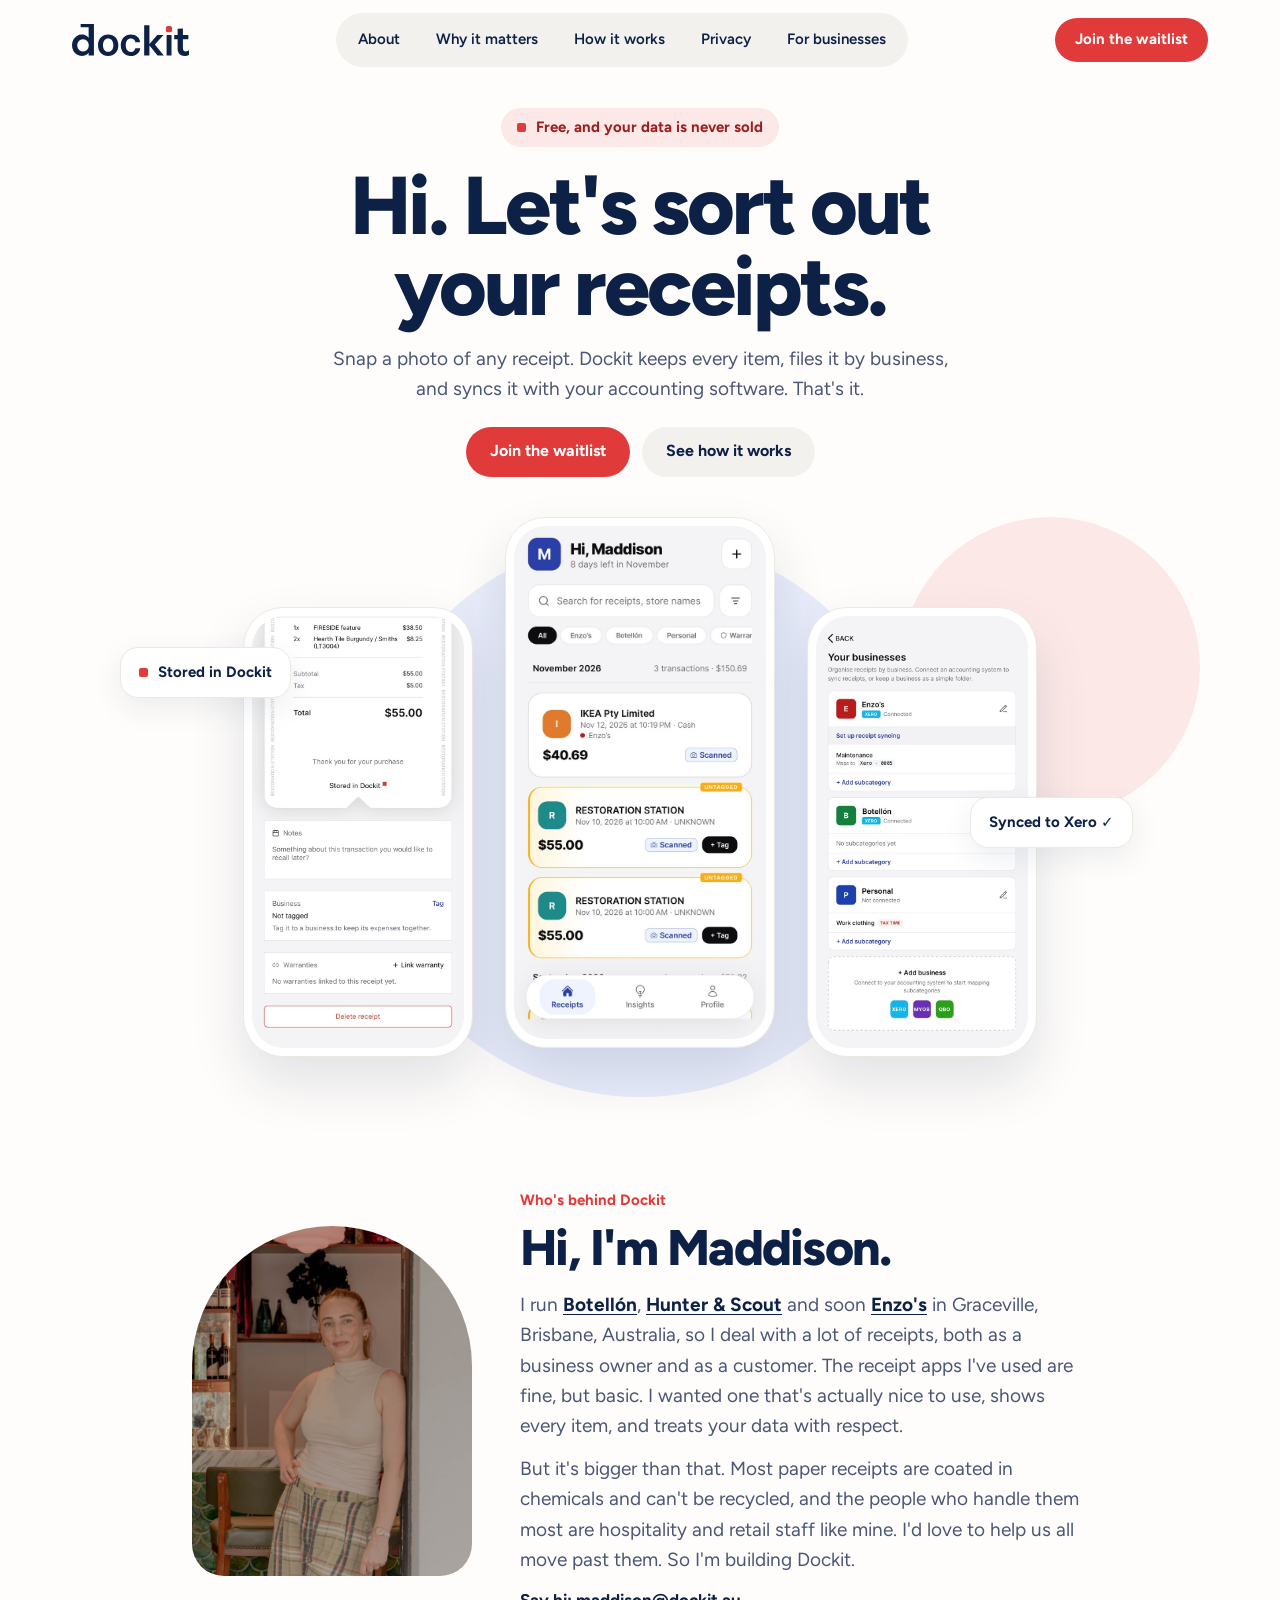
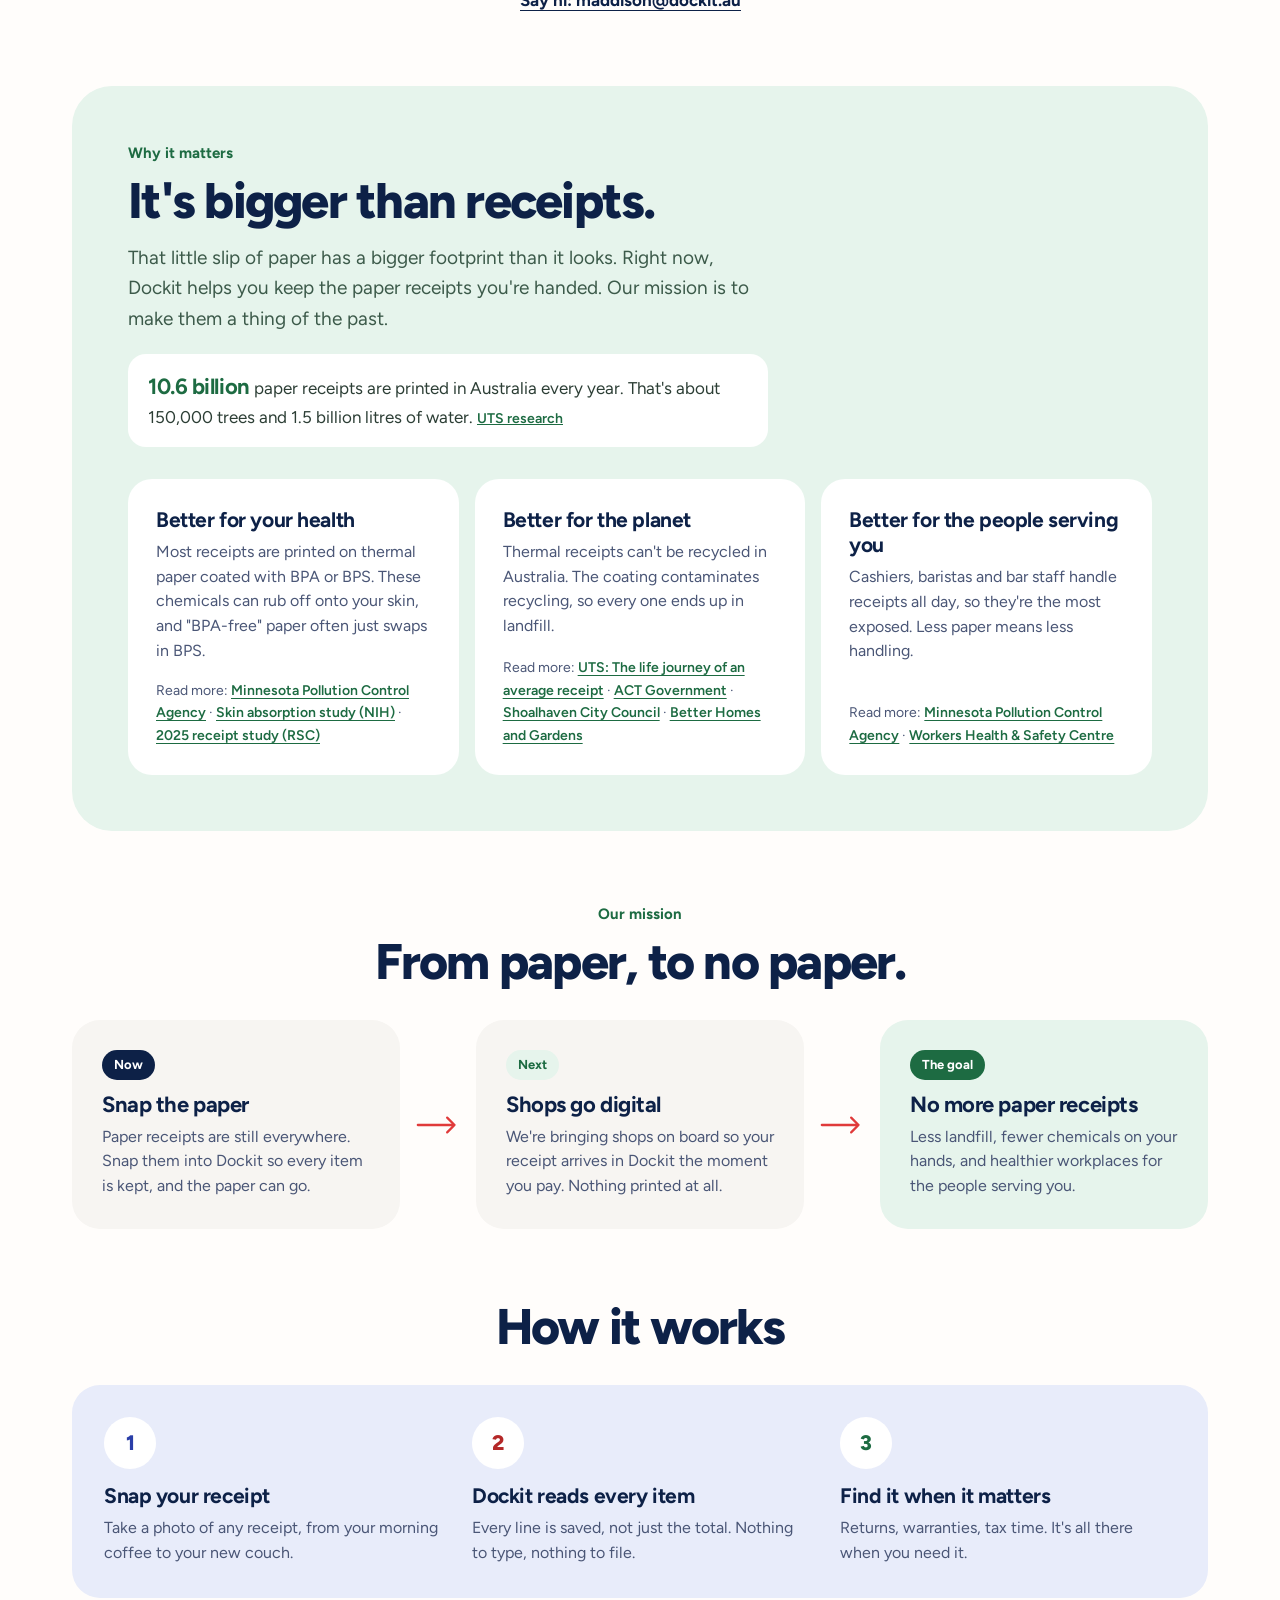
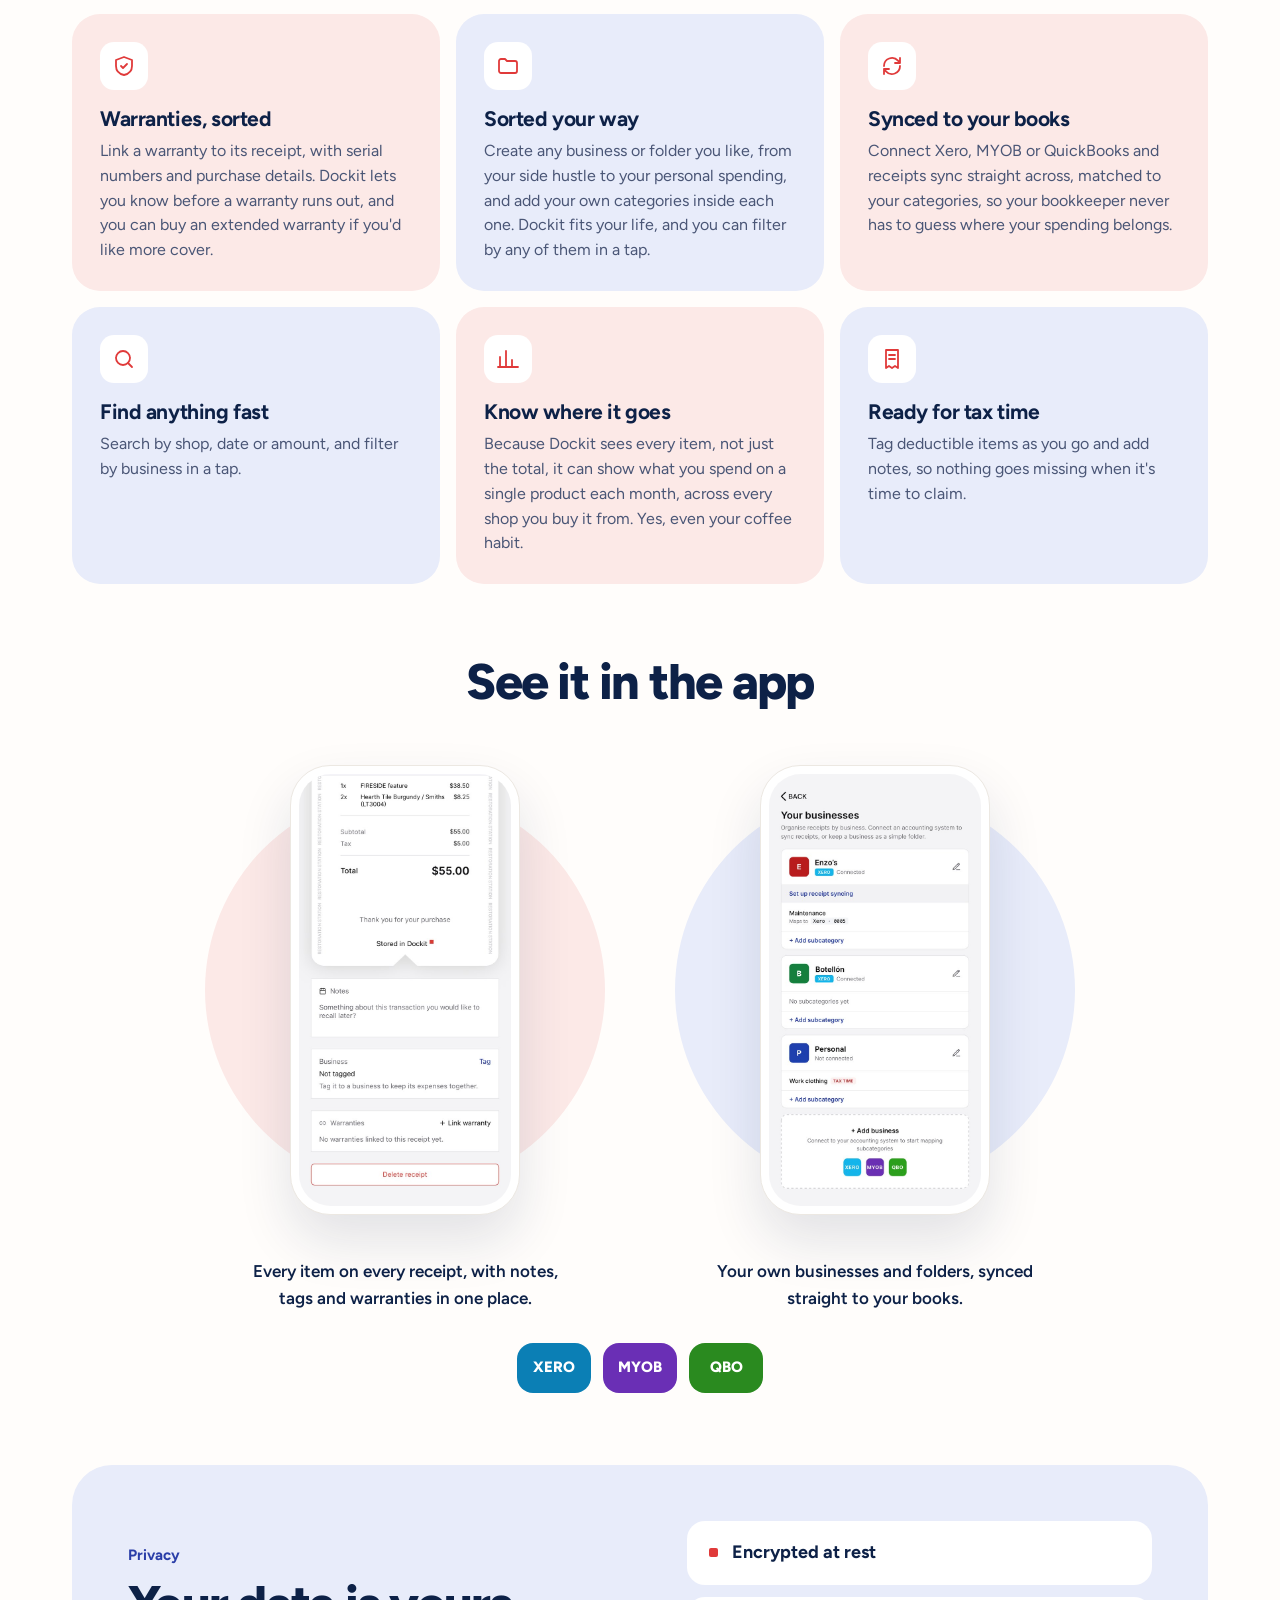
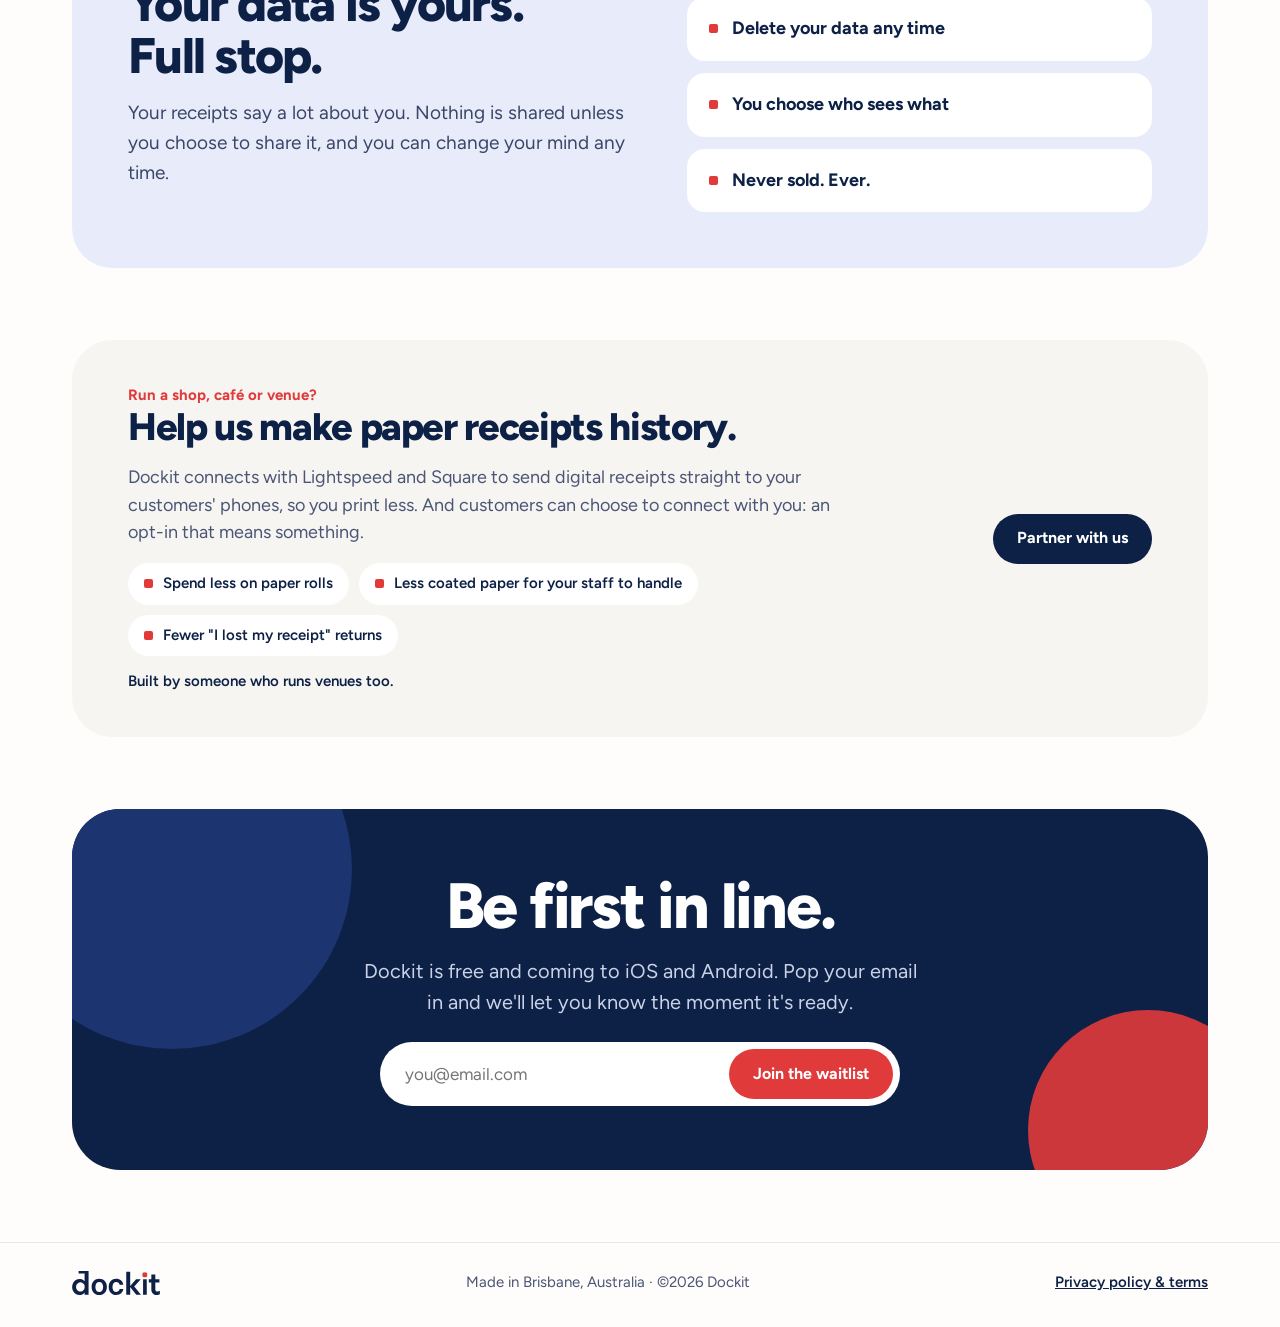
==== commit 90430e3b: "Draft: add Enzo's link to founder note Co-Authored-By: Claude Opus 5.5 <noreply@anthropic.com> Claud" ====
--- a/index.html
+++ b/index.html
@@ -63,7 +63,7 @@
     <div>
       <p class="eyebrow">Who's behind Dockit</p>
       <h2>Hi, I'm Maddison.</h2>
-      <p class="lead">I run <a href="https://botellonbar.com" target="_blank" rel="noopener">Botellón</a> and <a href="https://hunterandscout.com.au" target="_blank" rel="noopener">Hunter &amp; Scout</a> in Graceville, Brisbane, Australia, so I deal with a lot of receipts, both as a business owner and as a customer. The receipt apps I've used are fine, but basic. I wanted one that's actually nice to use, shows every item, and treats your data with respect.</p>
+      <p class="lead">I run <a href="https://botellonbar.com" target="_blank" rel="noopener">Botellón</a>, <a href="https://hunterandscout.com.au" target="_blank" rel="noopener">Hunter &amp; Scout</a> and soon <a href="https://enzospastapizza.com" target="_blank" rel="noopener">Enzo's</a> in Graceville, Brisbane, Australia, so I deal with a lot of receipts, both as a business owner and as a customer. The receipt apps I've used are fine, but basic. I wanted one that's actually nice to use, shows every item, and treats your data with respect.</p>
       <p class="lead">But it's bigger than that. Most paper receipts are coated in chemicals and can't be recycled, and the people who handle them most are hospitality and retail staff like mine. I'd love to help us all move past them. So I'm building Dockit.</p>
       <a href="mailto:maddison@dockit.au" class="text-link">Say hi: maddison@dockit.au</a>
     </div>
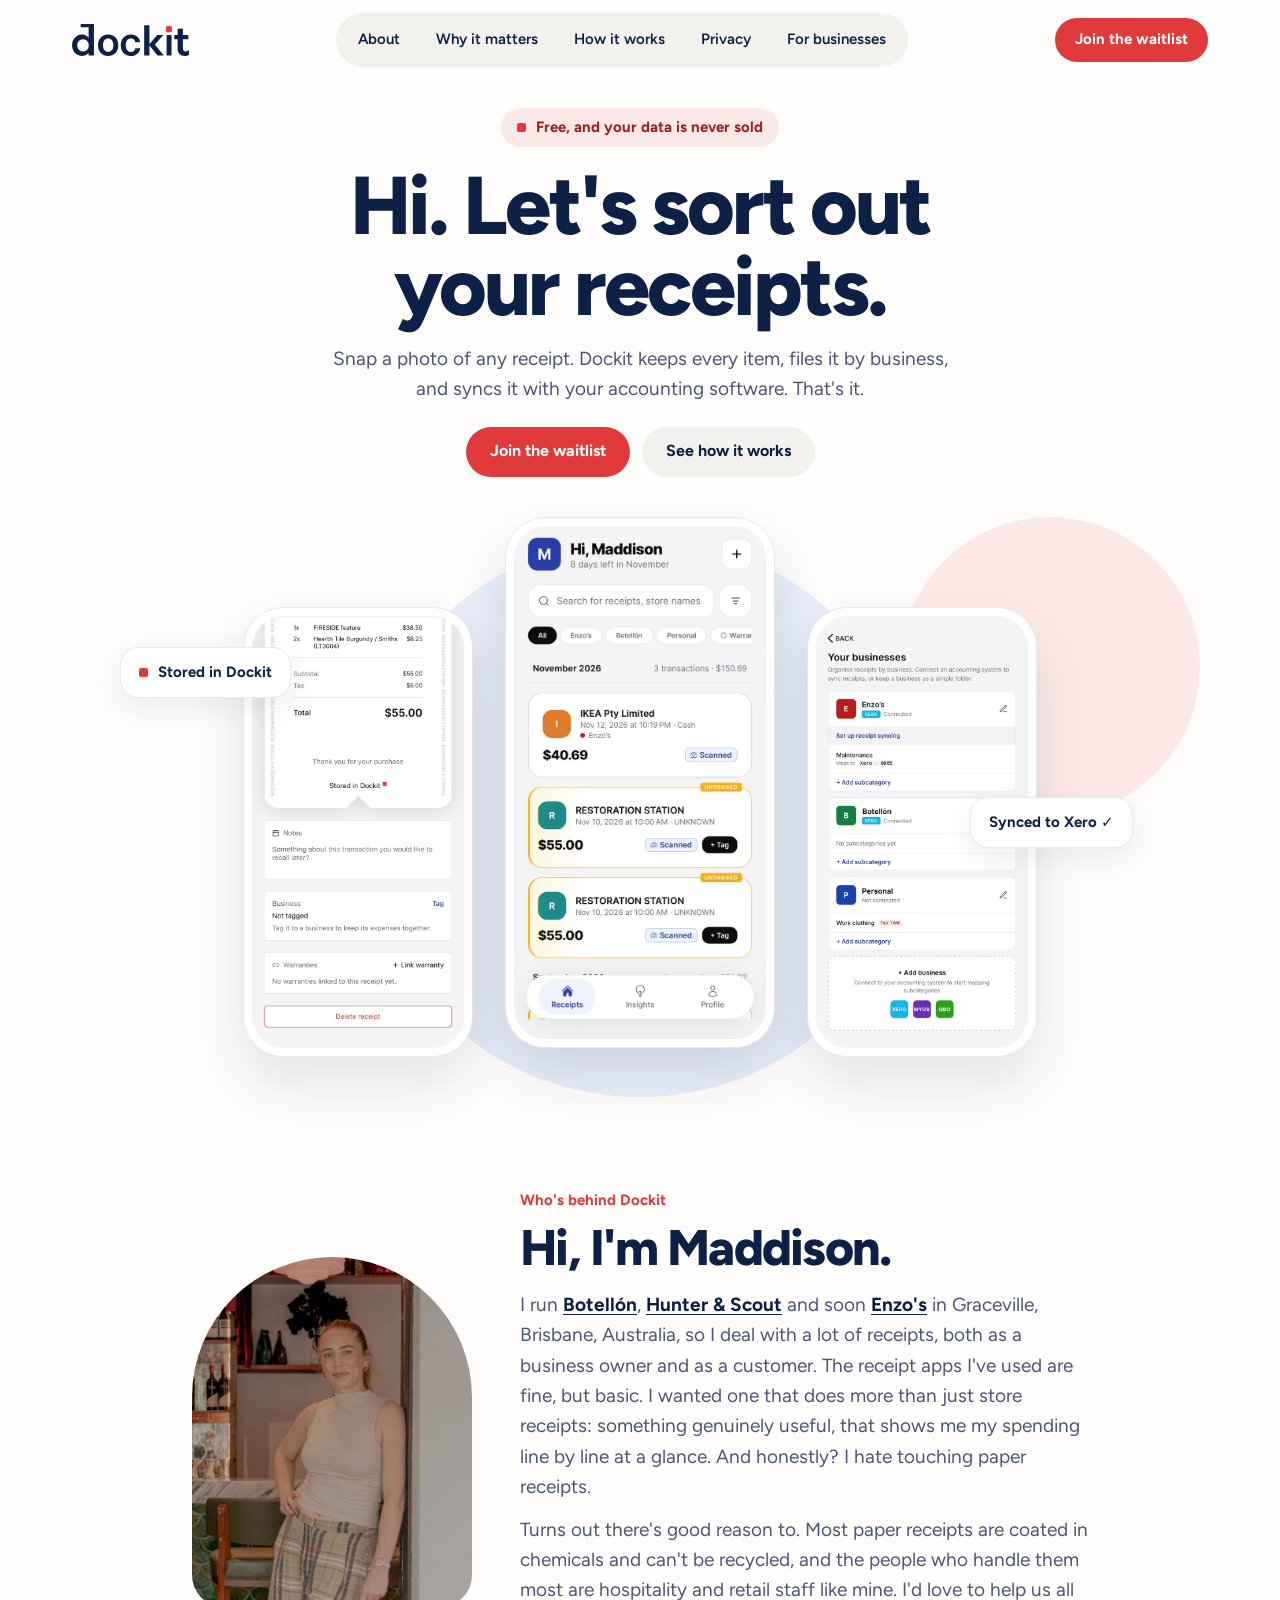
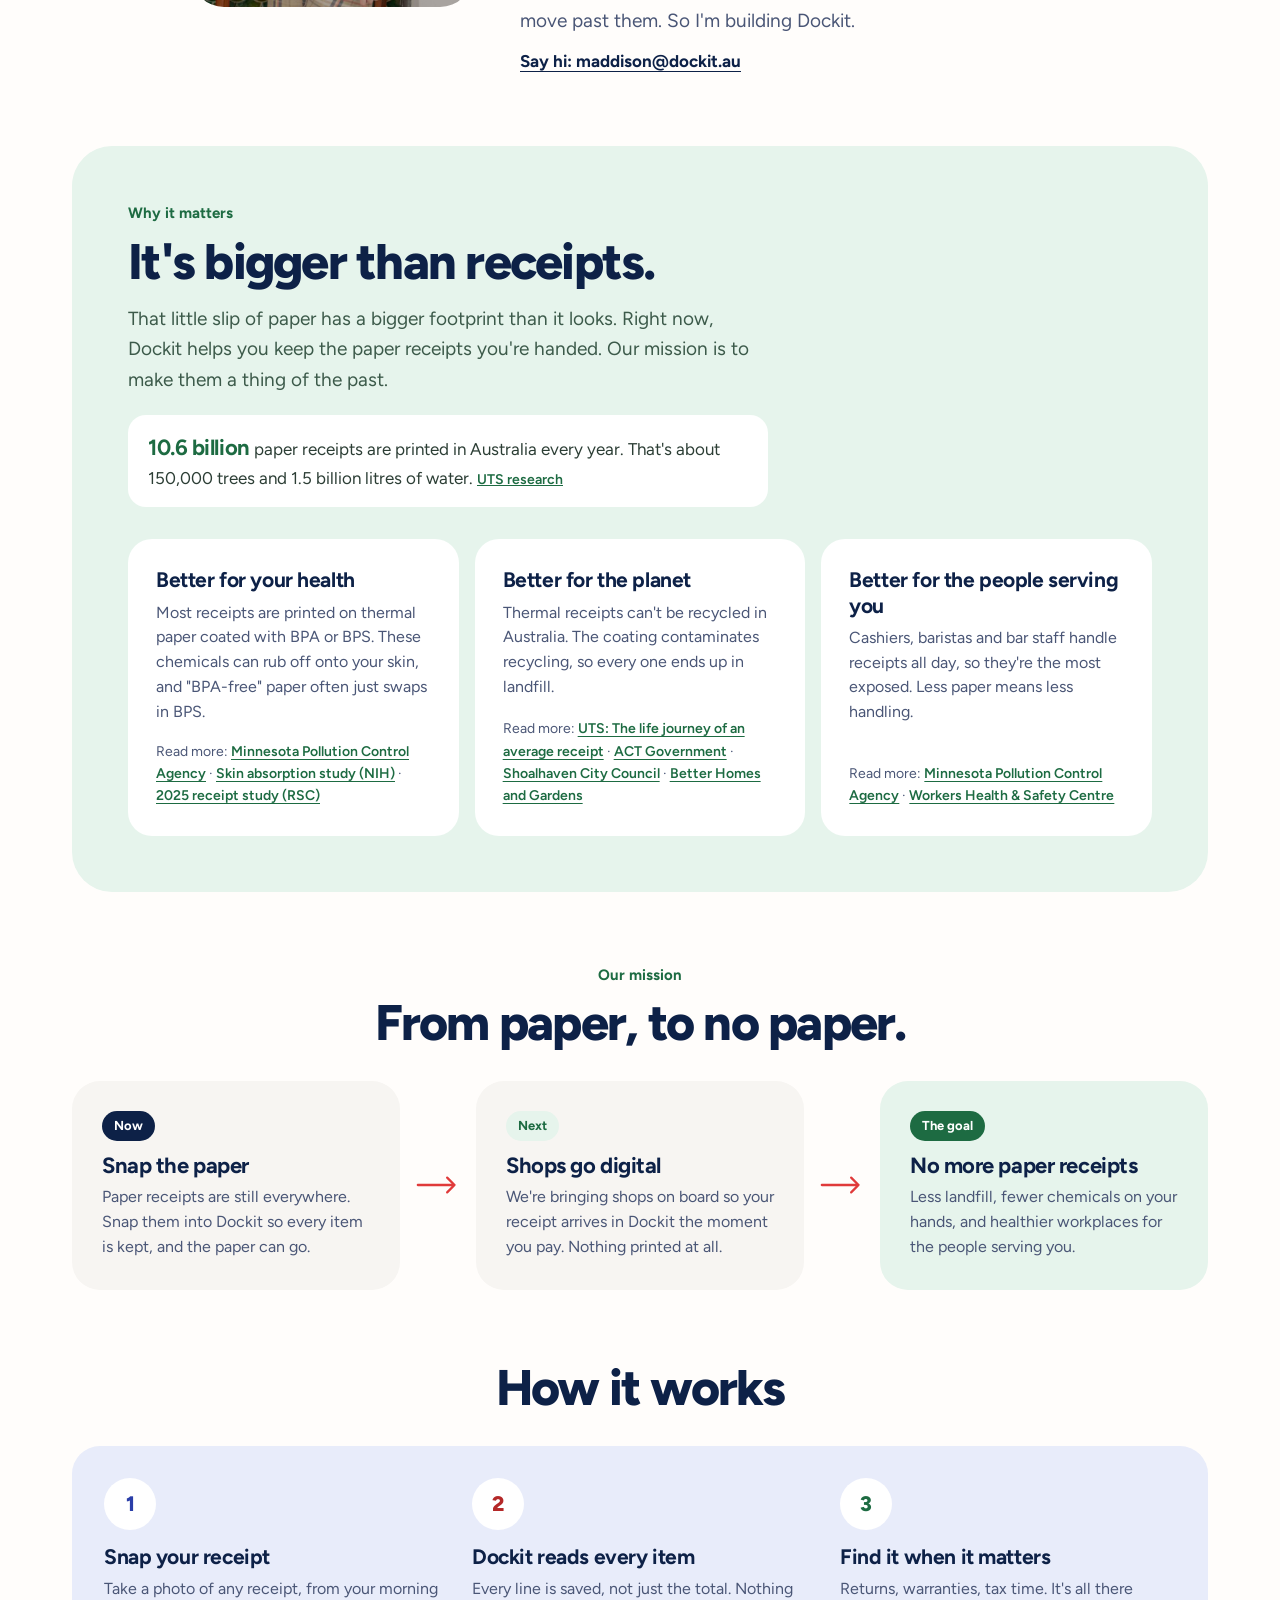
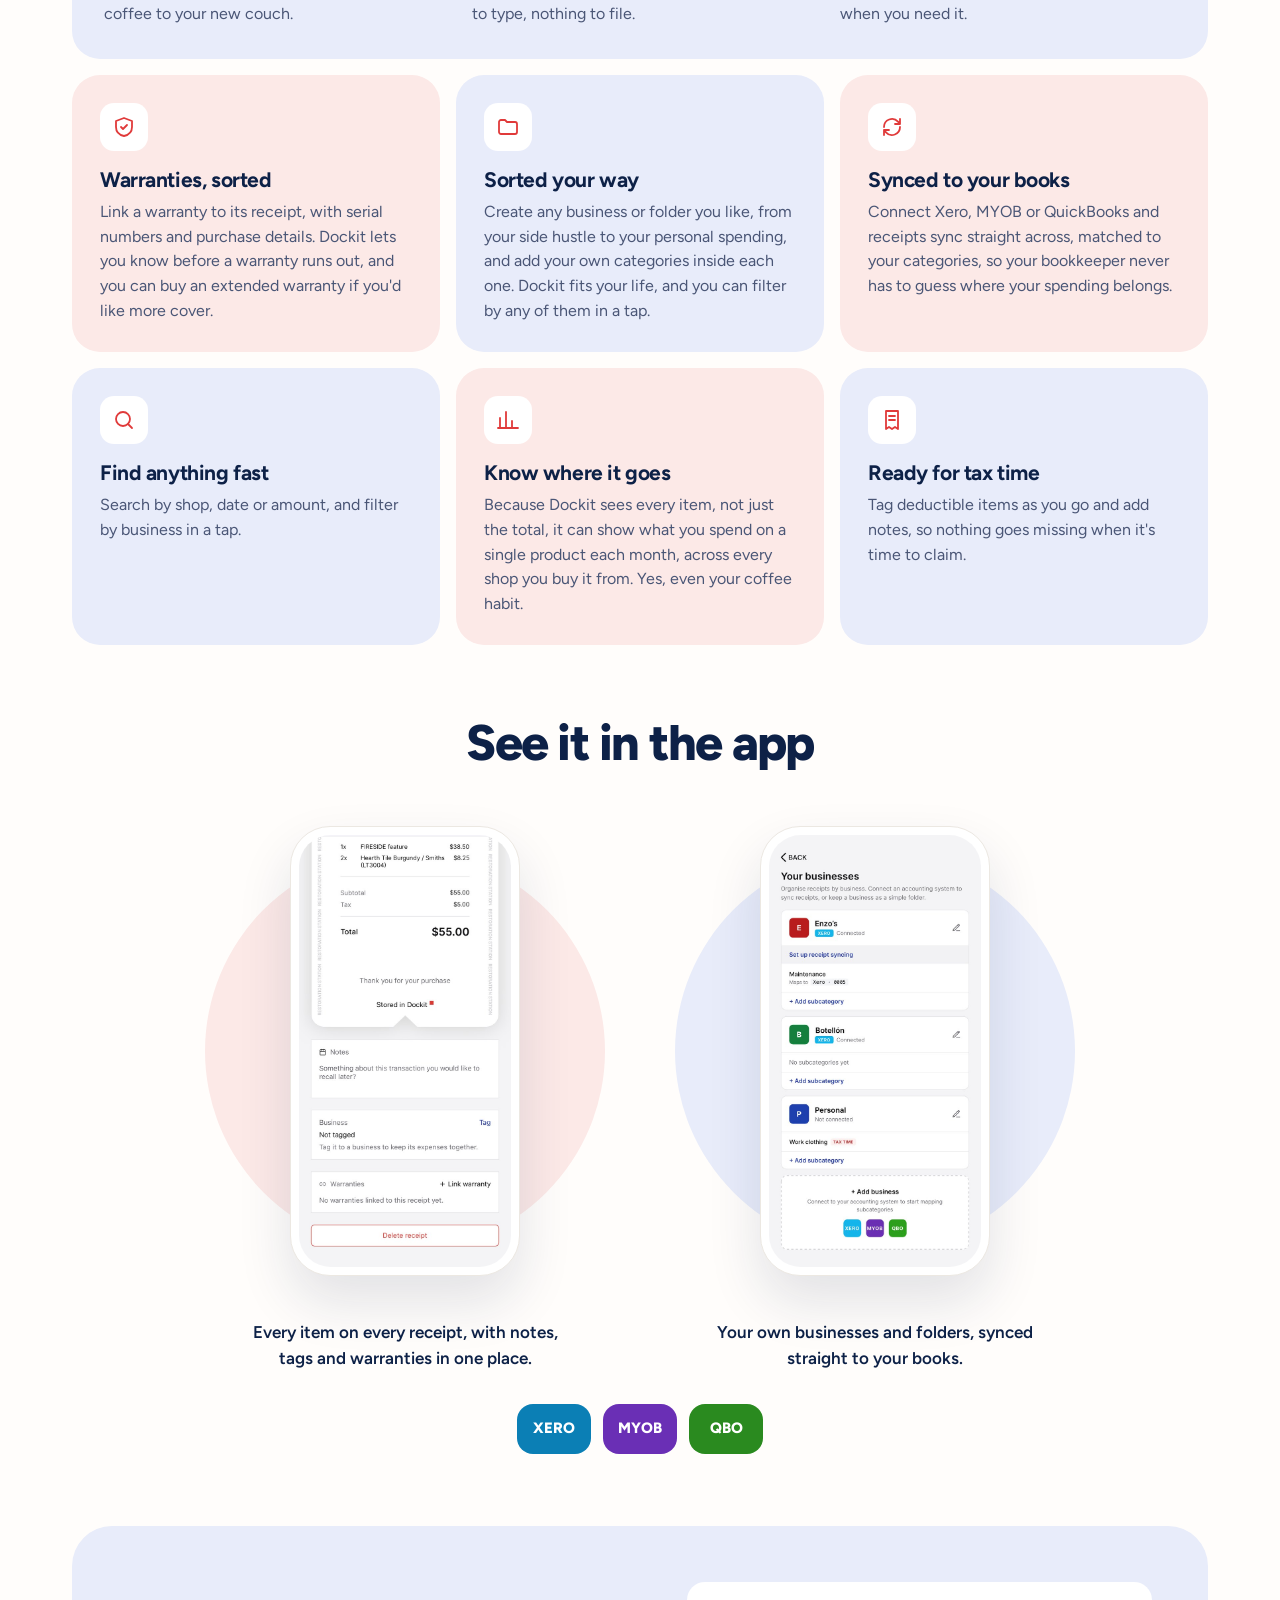
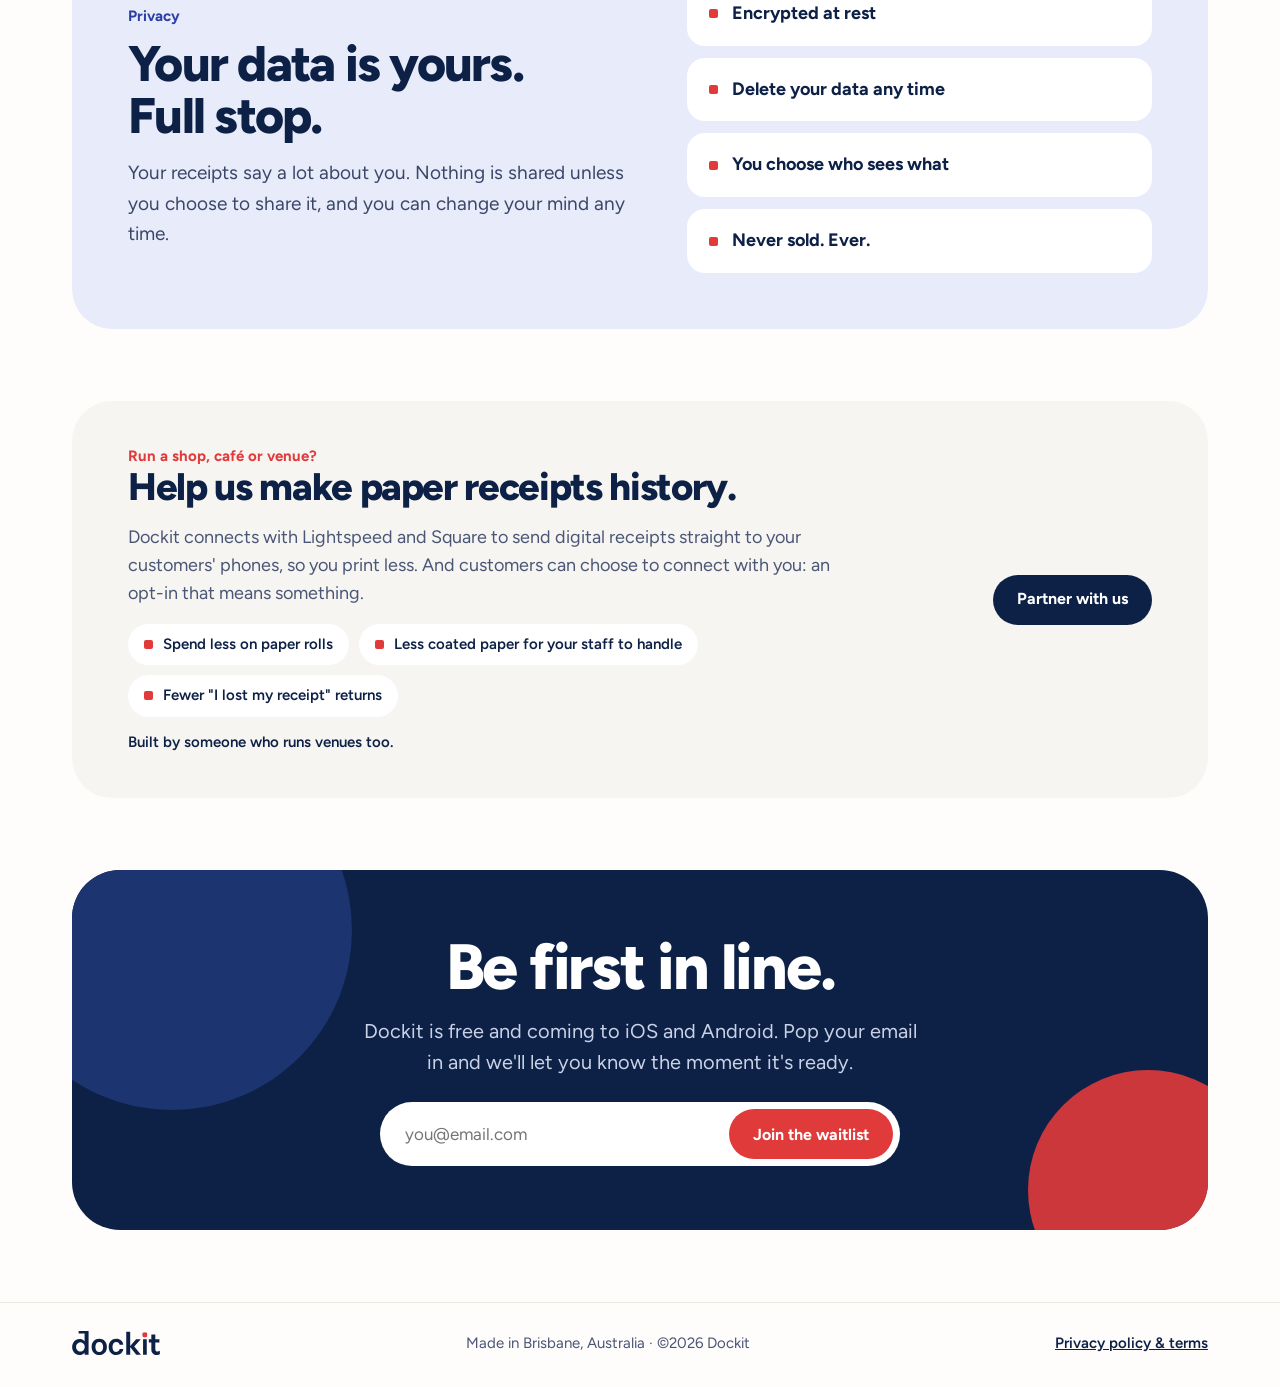
==== commit 2222ad52: "Draft: restore previous founder note wording Co-Authored-By: Claude Opus 5.5 <noreply@anthropic.com>" ====
--- a/index.html
+++ b/index.html
@@ -63,8 +63,8 @@
     <div>
       <p class="eyebrow">Who's behind Dockit</p>
       <h2>Hi, I'm Maddison.</h2>
-      <p class="lead">I run <a href="https://botellonbar.com" target="_blank" rel="noopener">Botellón</a>, <a href="https://hunterandscout.com.au" target="_blank" rel="noopener">Hunter &amp; Scout</a> and soon <a href="https://enzospastapizza.com" target="_blank" rel="noopener">Enzo's</a> in Graceville, Brisbane, Australia, so I deal with a lot of receipts, both as a business owner and as a customer. The receipt apps I've used are fine, but basic. I wanted one that's actually nice to use, shows every item, and treats your data with respect.</p>
-      <p class="lead">But it's bigger than that. Most paper receipts are coated in chemicals and can't be recycled, and the people who handle them most are hospitality and retail staff like mine. I'd love to help us all move past them. So I'm building Dockit.</p>
+      <p class="lead">I run <a href="https://botellonbar.com" target="_blank" rel="noopener">Botellón</a>, <a href="https://hunterandscout.com.au" target="_blank" rel="noopener">Hunter &amp; Scout</a> and soon <a href="https://enzospastapizza.com" target="_blank" rel="noopener">Enzo's</a> in Graceville, Brisbane, Australia, so I deal with a lot of receipts, both as a business owner and as a customer. The receipt apps I've used are fine, but basic. I wanted one that does more than just store receipts: something genuinely useful, that shows me my spending line by line at a glance. And honestly? I hate touching paper receipts.</p>
+      <p class="lead">Turns out there's good reason to. Most paper receipts are coated in chemicals and can't be recycled, and the people who handle them most are hospitality and retail staff like mine. I'd love to help us all move past them. So I'm building Dockit.</p>
       <a href="mailto:maddison@dockit.au" class="text-link">Say hi: maddison@dockit.au</a>
     </div>
   </div>
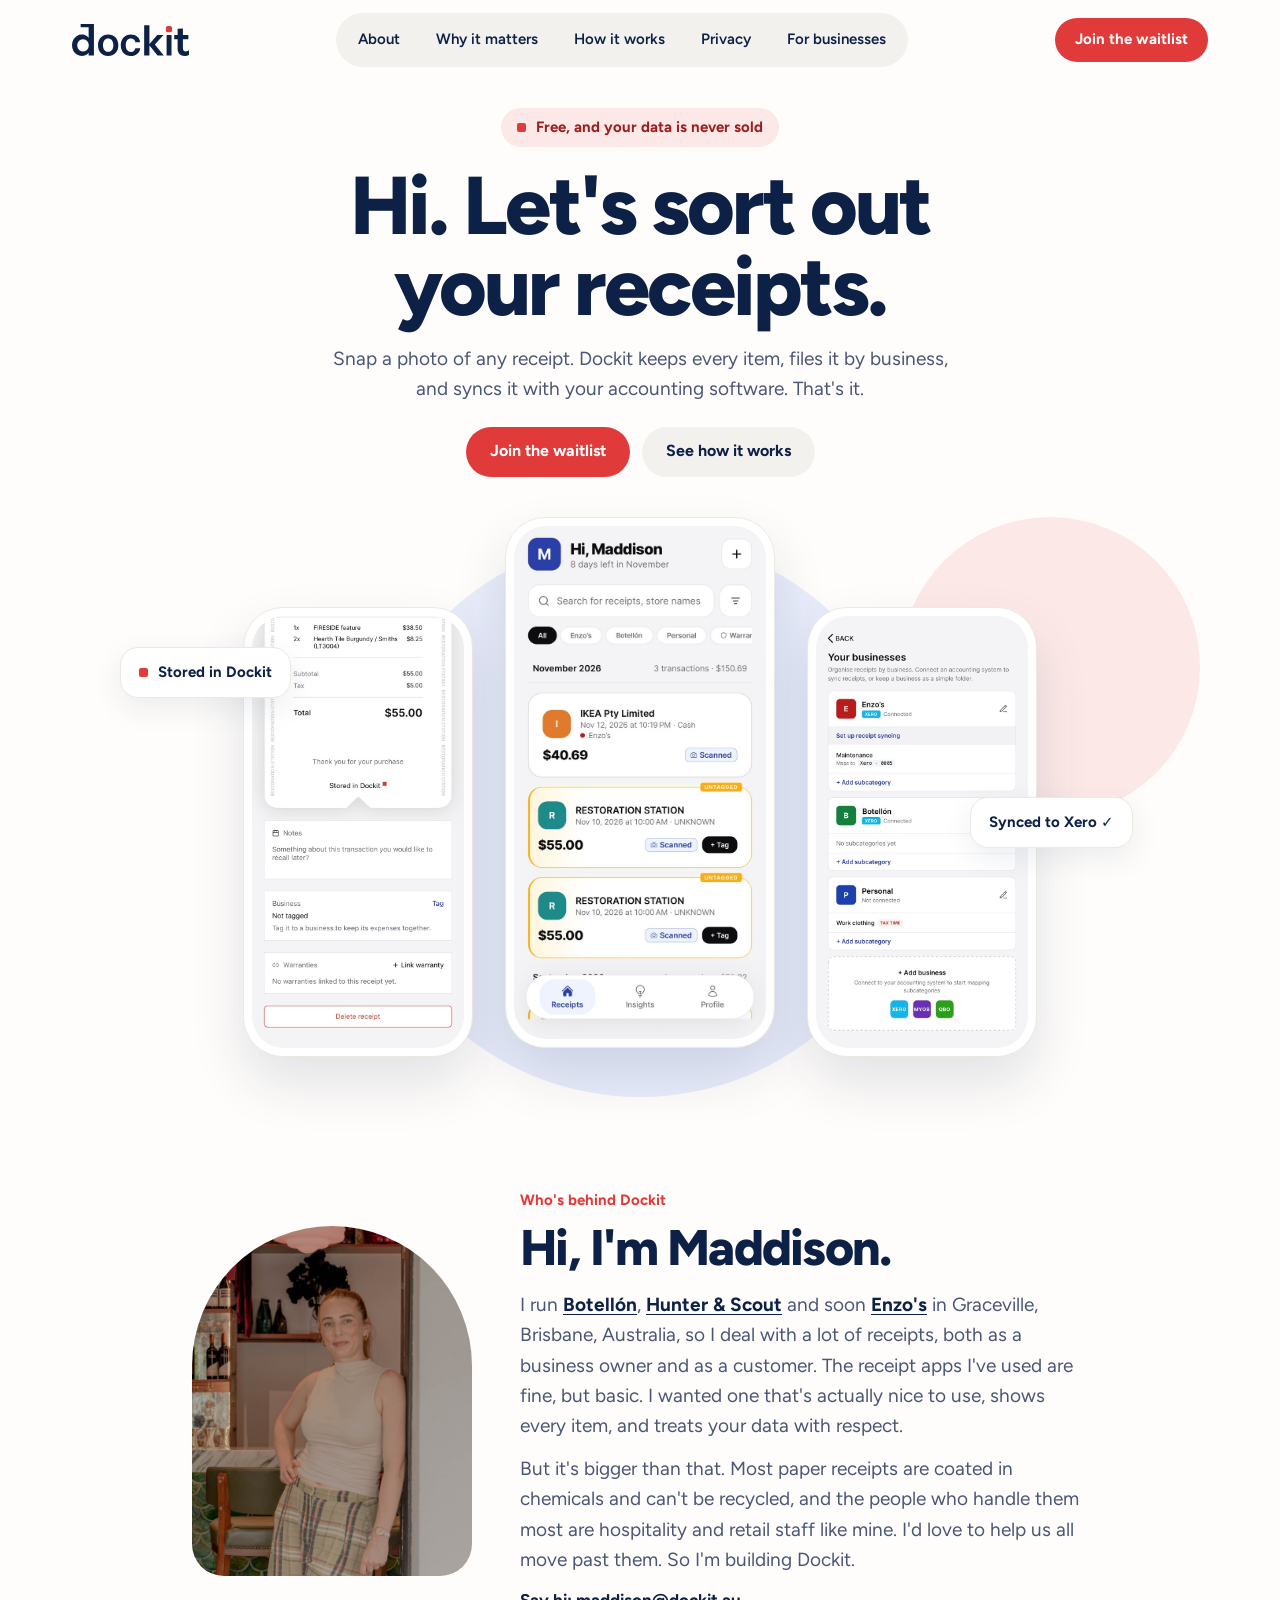
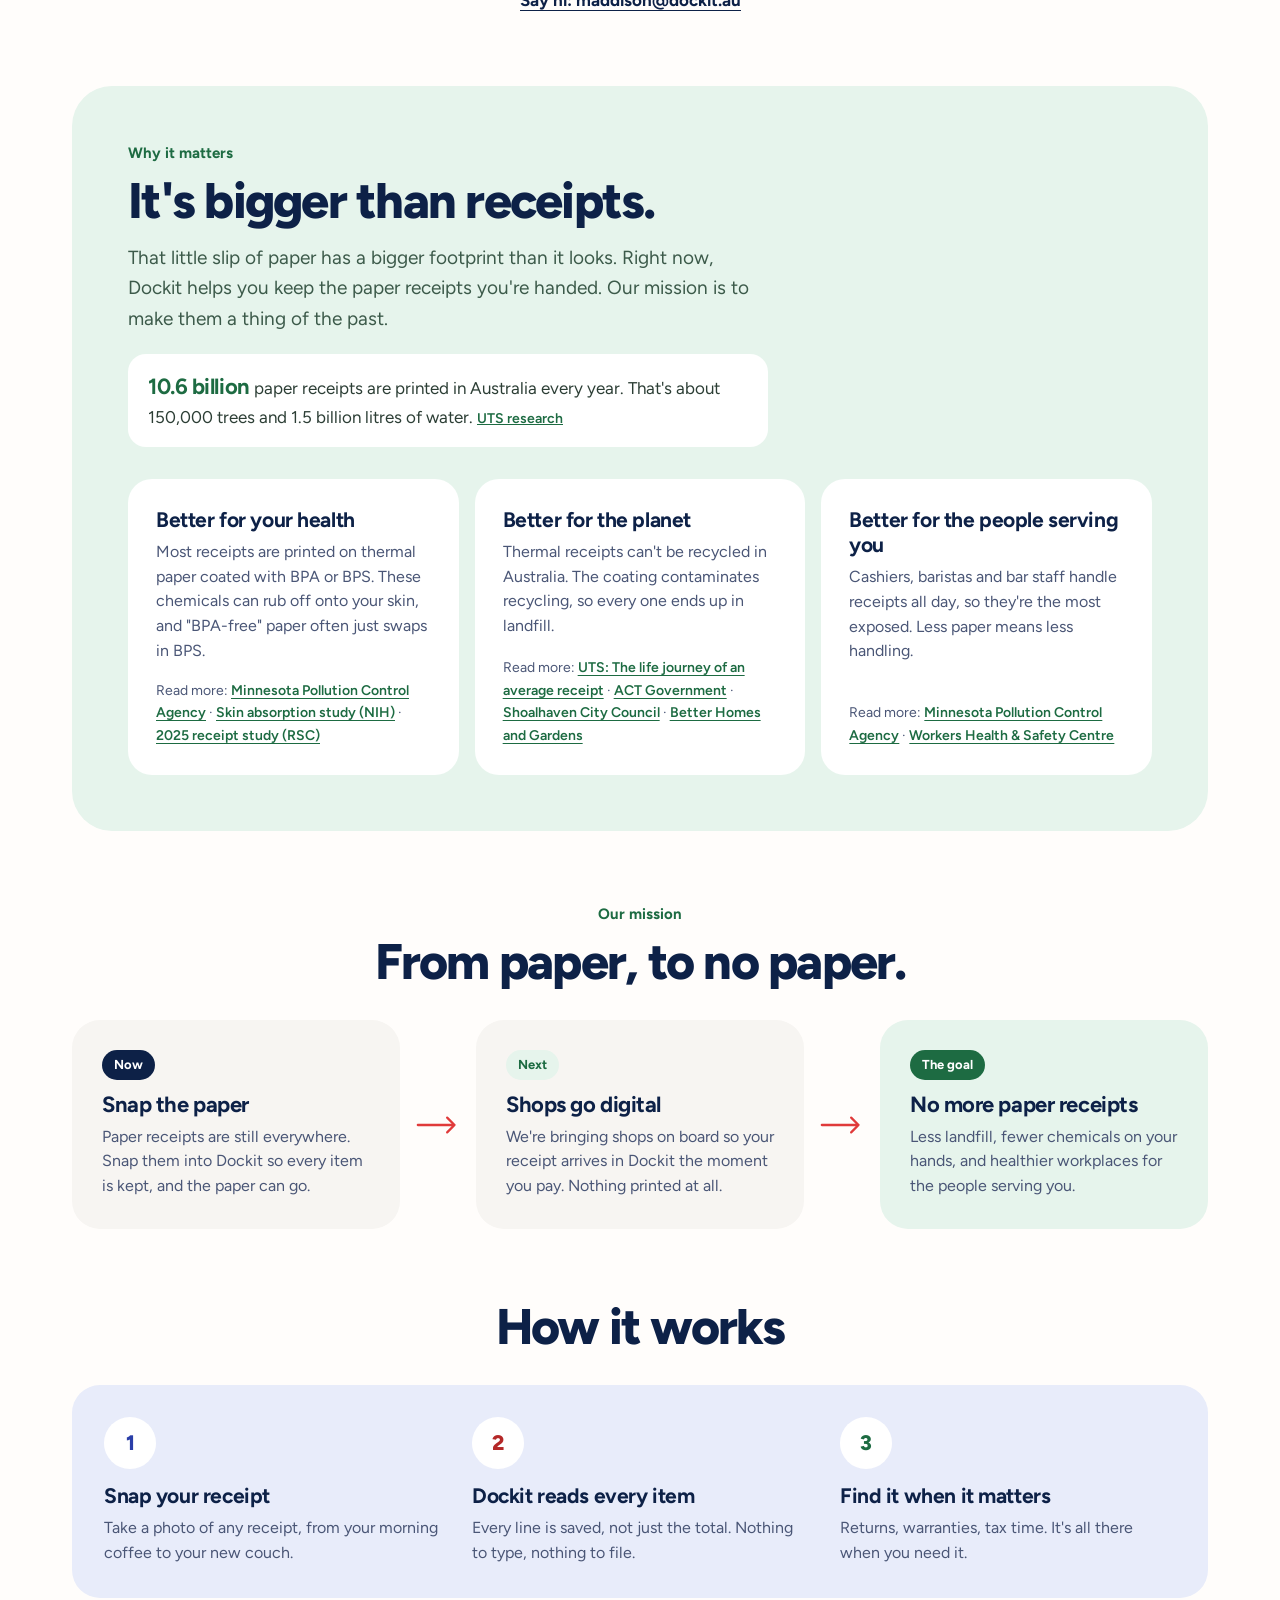
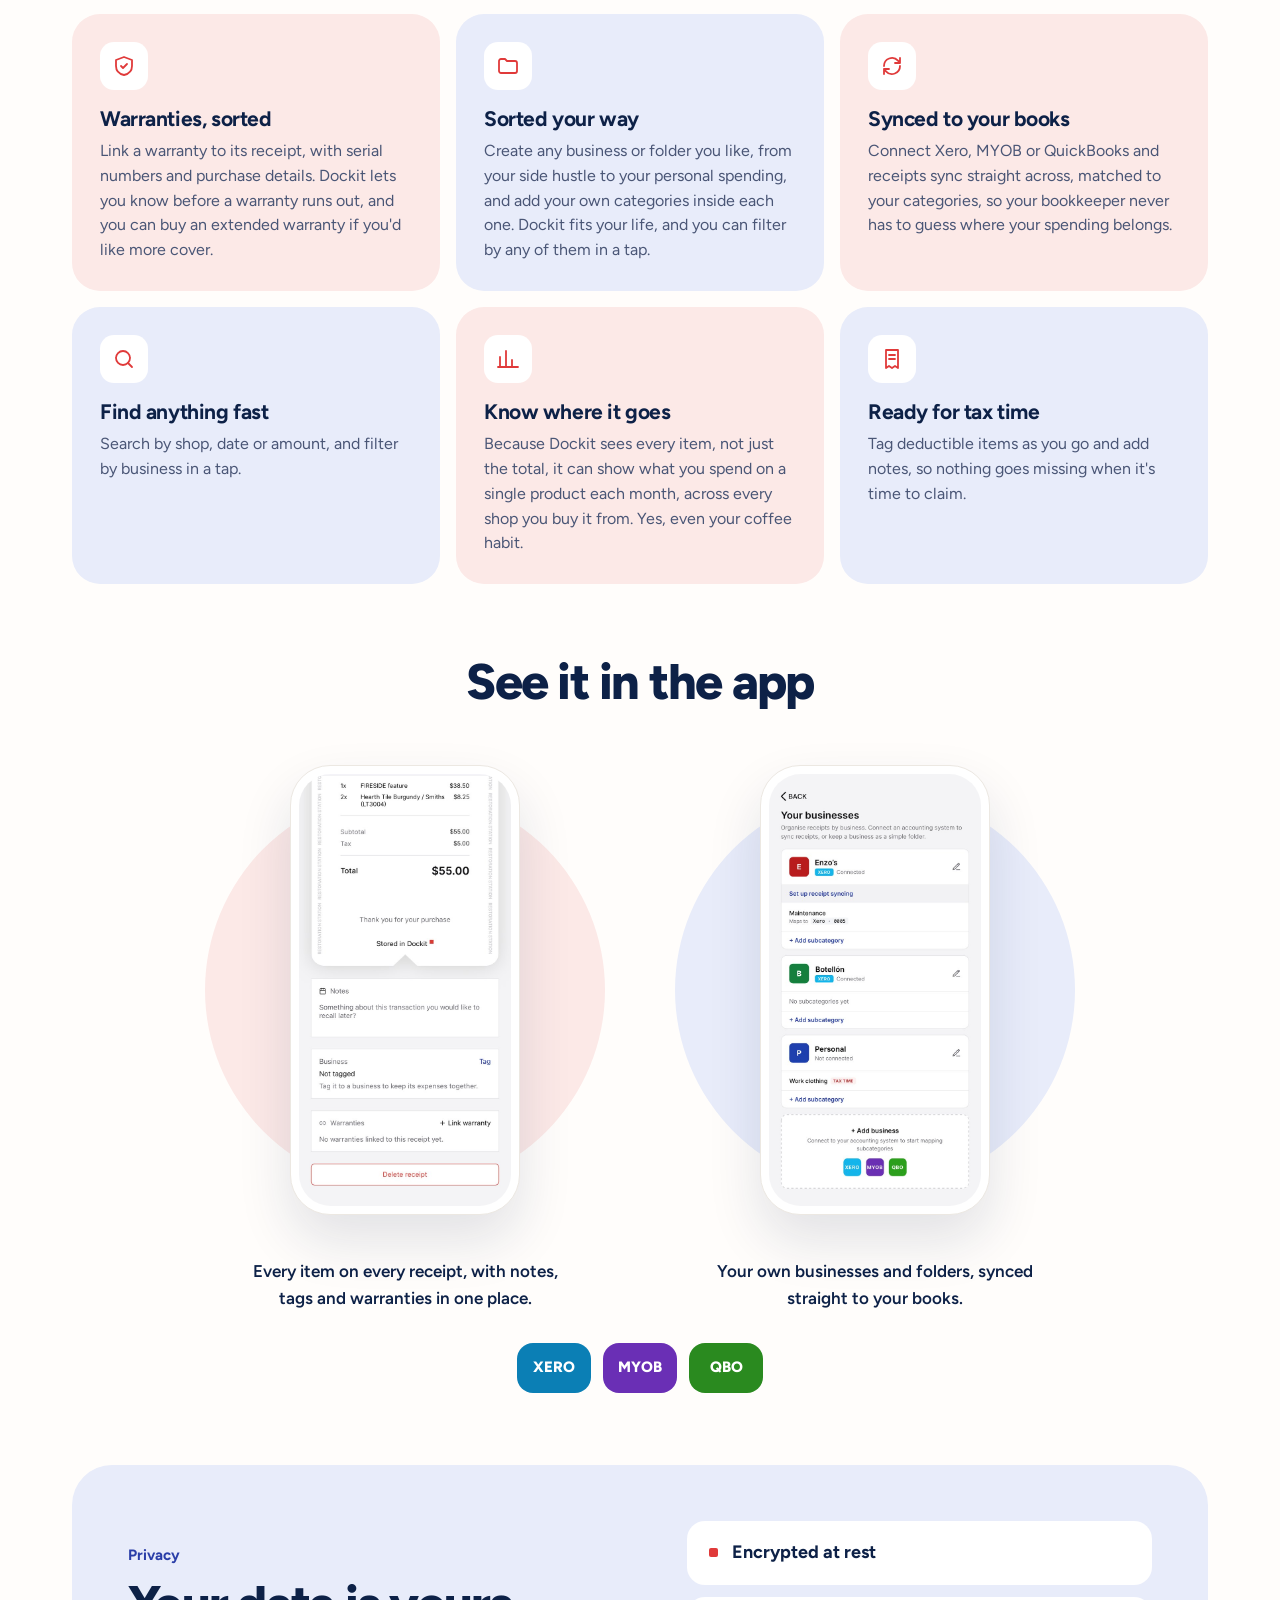
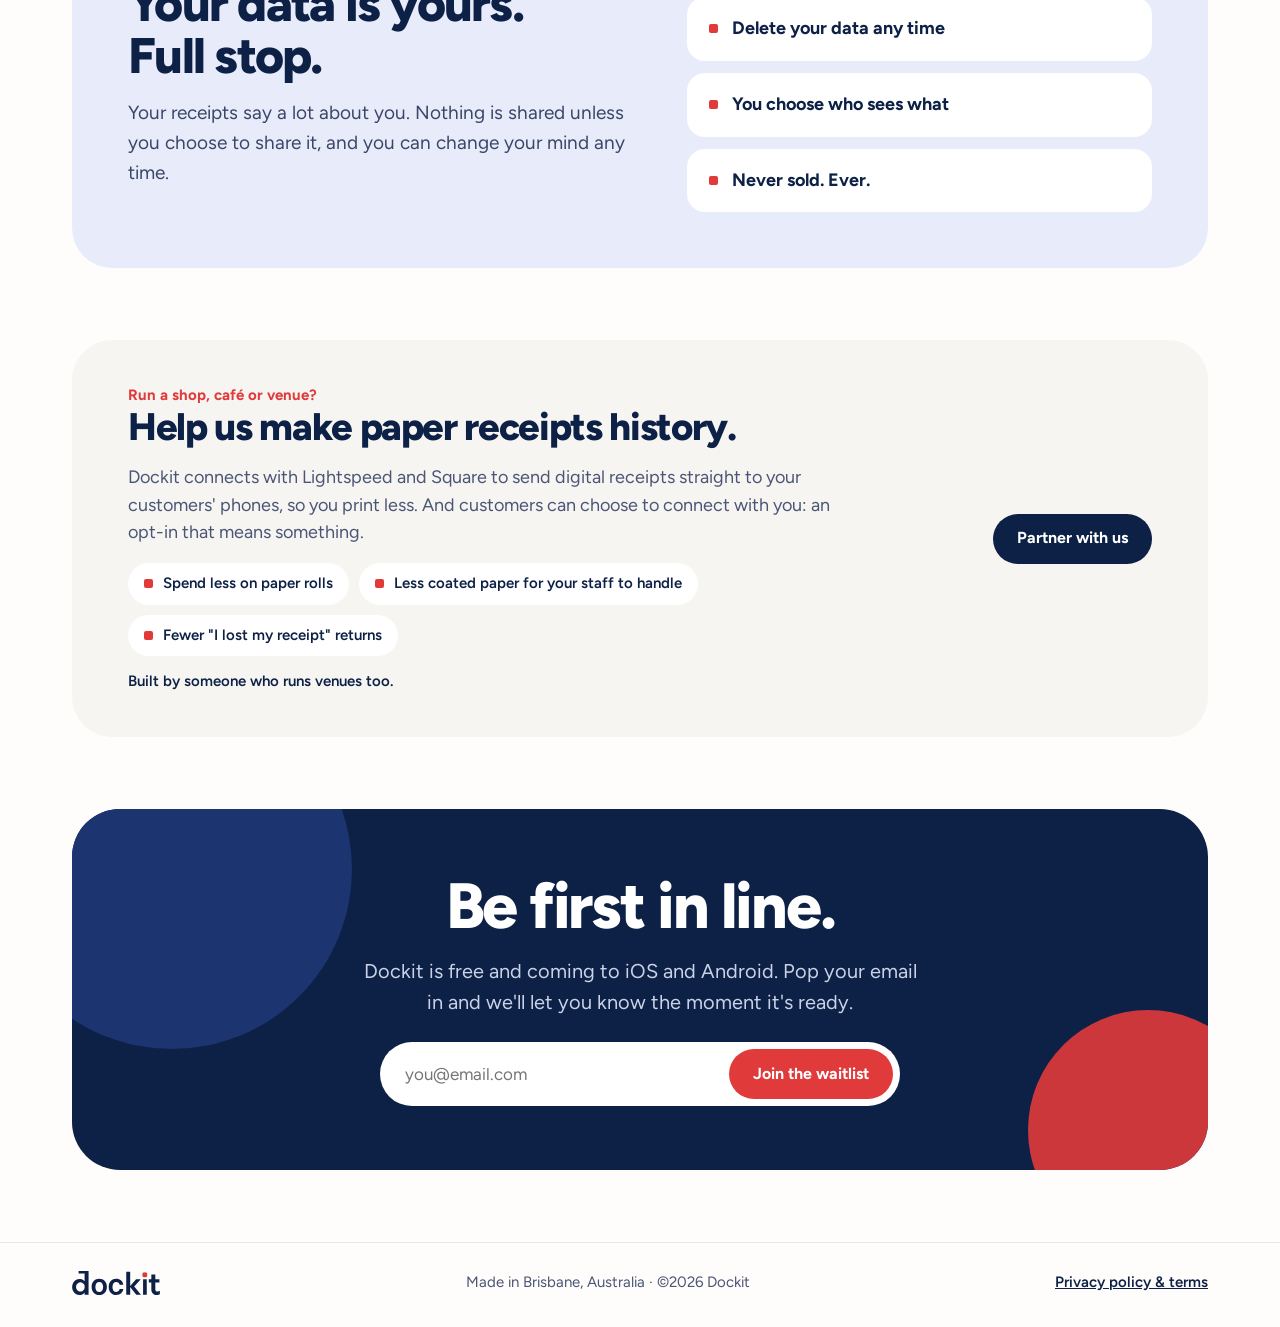
==== commit ca8b6efa: "Draft: restore previous founder note wording Co-Authored-By: Claude Opus 5.5 <noreply@anthropic.com>" ====
--- a/index.html
+++ b/index.html
@@ -63,8 +63,8 @@
     <div>
       <p class="eyebrow">Who's behind Dockit</p>
       <h2>Hi, I'm Maddison.</h2>
-      <p class="lead">I run <a href="https://botellonbar.com" target="_blank" rel="noopener">Botellón</a>, <a href="https://hunterandscout.com.au" target="_blank" rel="noopener">Hunter &amp; Scout</a> and soon <a href="https://enzospastapizza.com" target="_blank" rel="noopener">Enzo's</a> in Graceville, Brisbane, Australia, so I deal with a lot of receipts, both as a business owner and as a customer. The receipt apps I've used are fine, but basic. I wanted one that does more than just store receipts: something genuinely useful, that shows me my spending line by line at a glance. And honestly? I hate touching paper receipts.</p>
-      <p class="lead">Turns out there's good reason to. Most paper receipts are coated in chemicals and can't be recycled, and the people who handle them most are hospitality and retail staff like mine. I'd love to help us all move past them. So I'm building Dockit.</p>
+      <p class="lead">I run <a href="https://botellonbar.com" target="_blank" rel="noopener">Botellón</a>, <a href="https://hunterandscout.com.au" target="_blank" rel="noopener">Hunter &amp; Scout</a> and soon <a href="https://enzospastapizza.com" target="_blank" rel="noopener">Enzo's</a> in Graceville, Brisbane, Australia, so I deal with a lot of receipts, both as a business owner and as a customer. The receipt apps I've used are fine, but basic. I wanted one that's actually nice to use, shows every item, and treats your data with respect.</p>
+      <p class="lead">But it's bigger than that. Most paper receipts are coated in chemicals and can't be recycled, and the people who handle them most are hospitality and retail staff like mine. I'd love to help us all move past them. So I'm building Dockit.</p>
       <a href="mailto:maddison@dockit.au" class="text-link">Say hi: maddison@dockit.au</a>
     </div>
   </div>
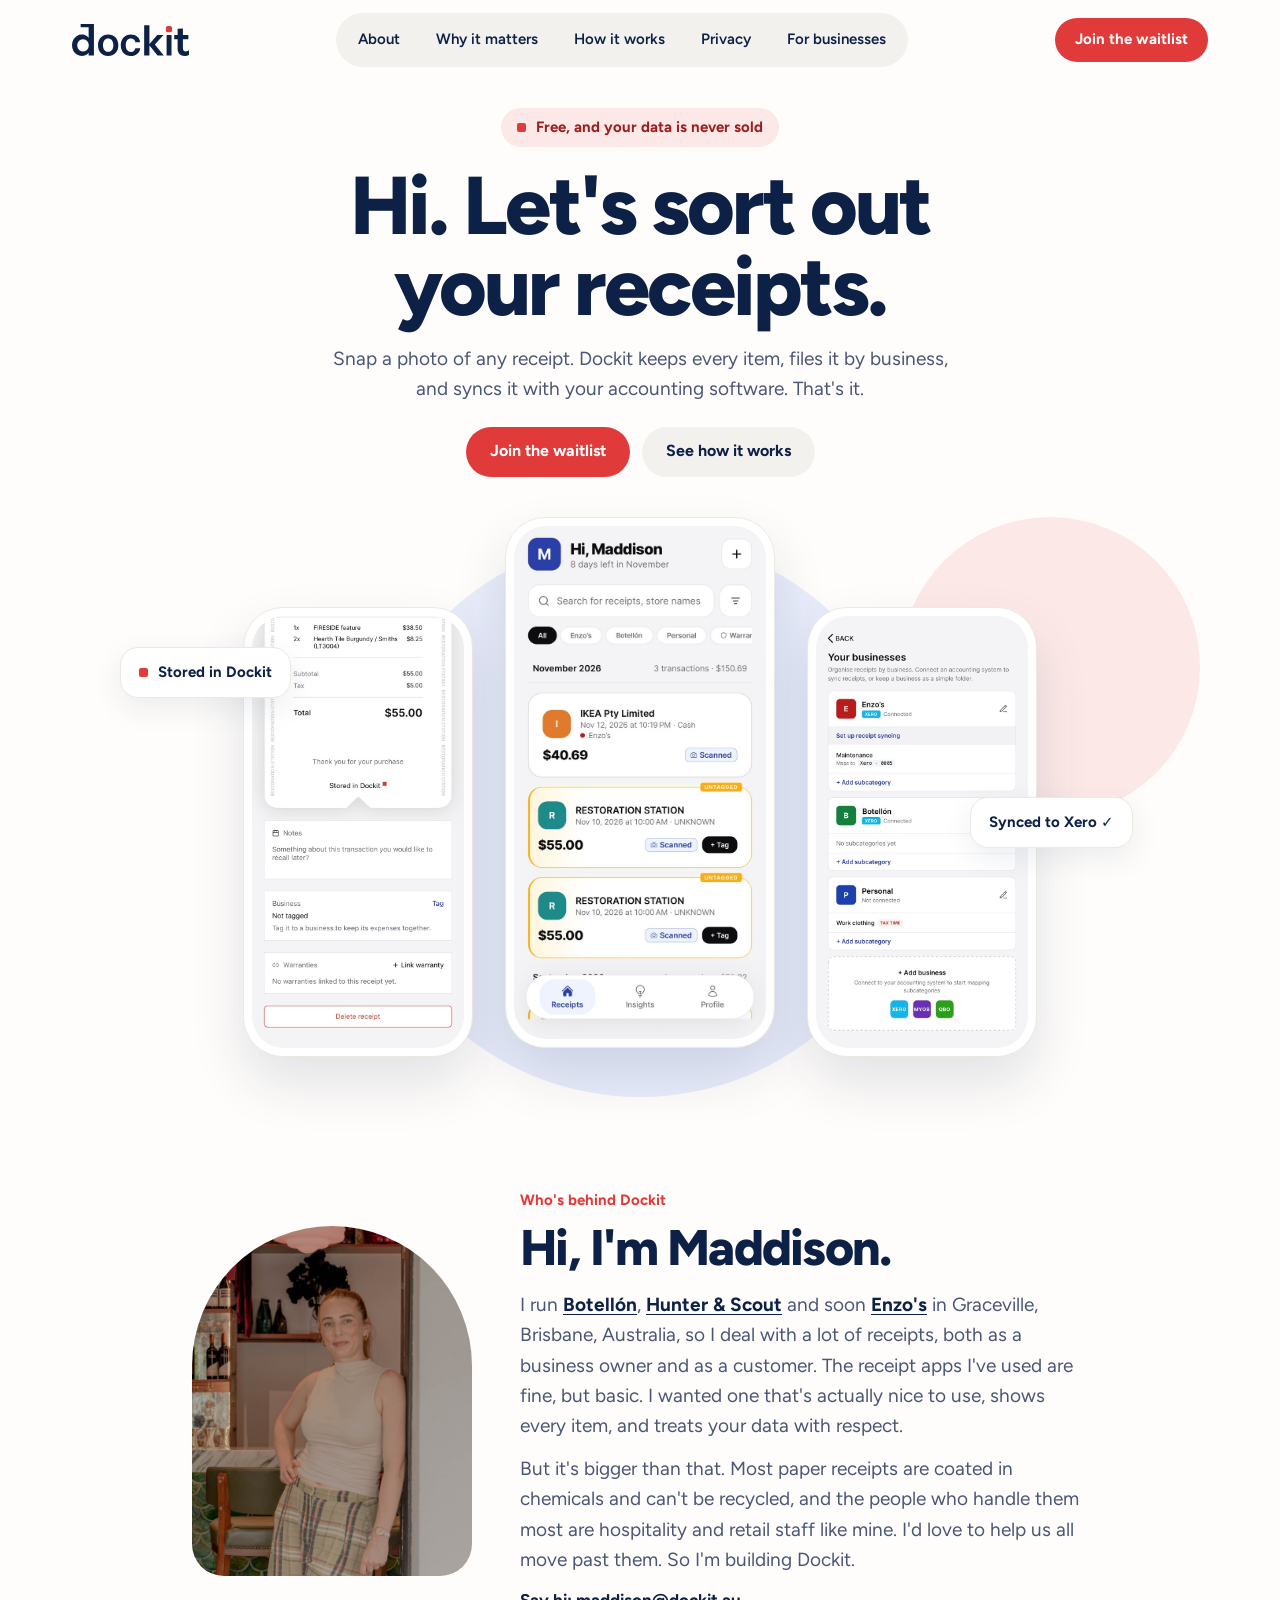
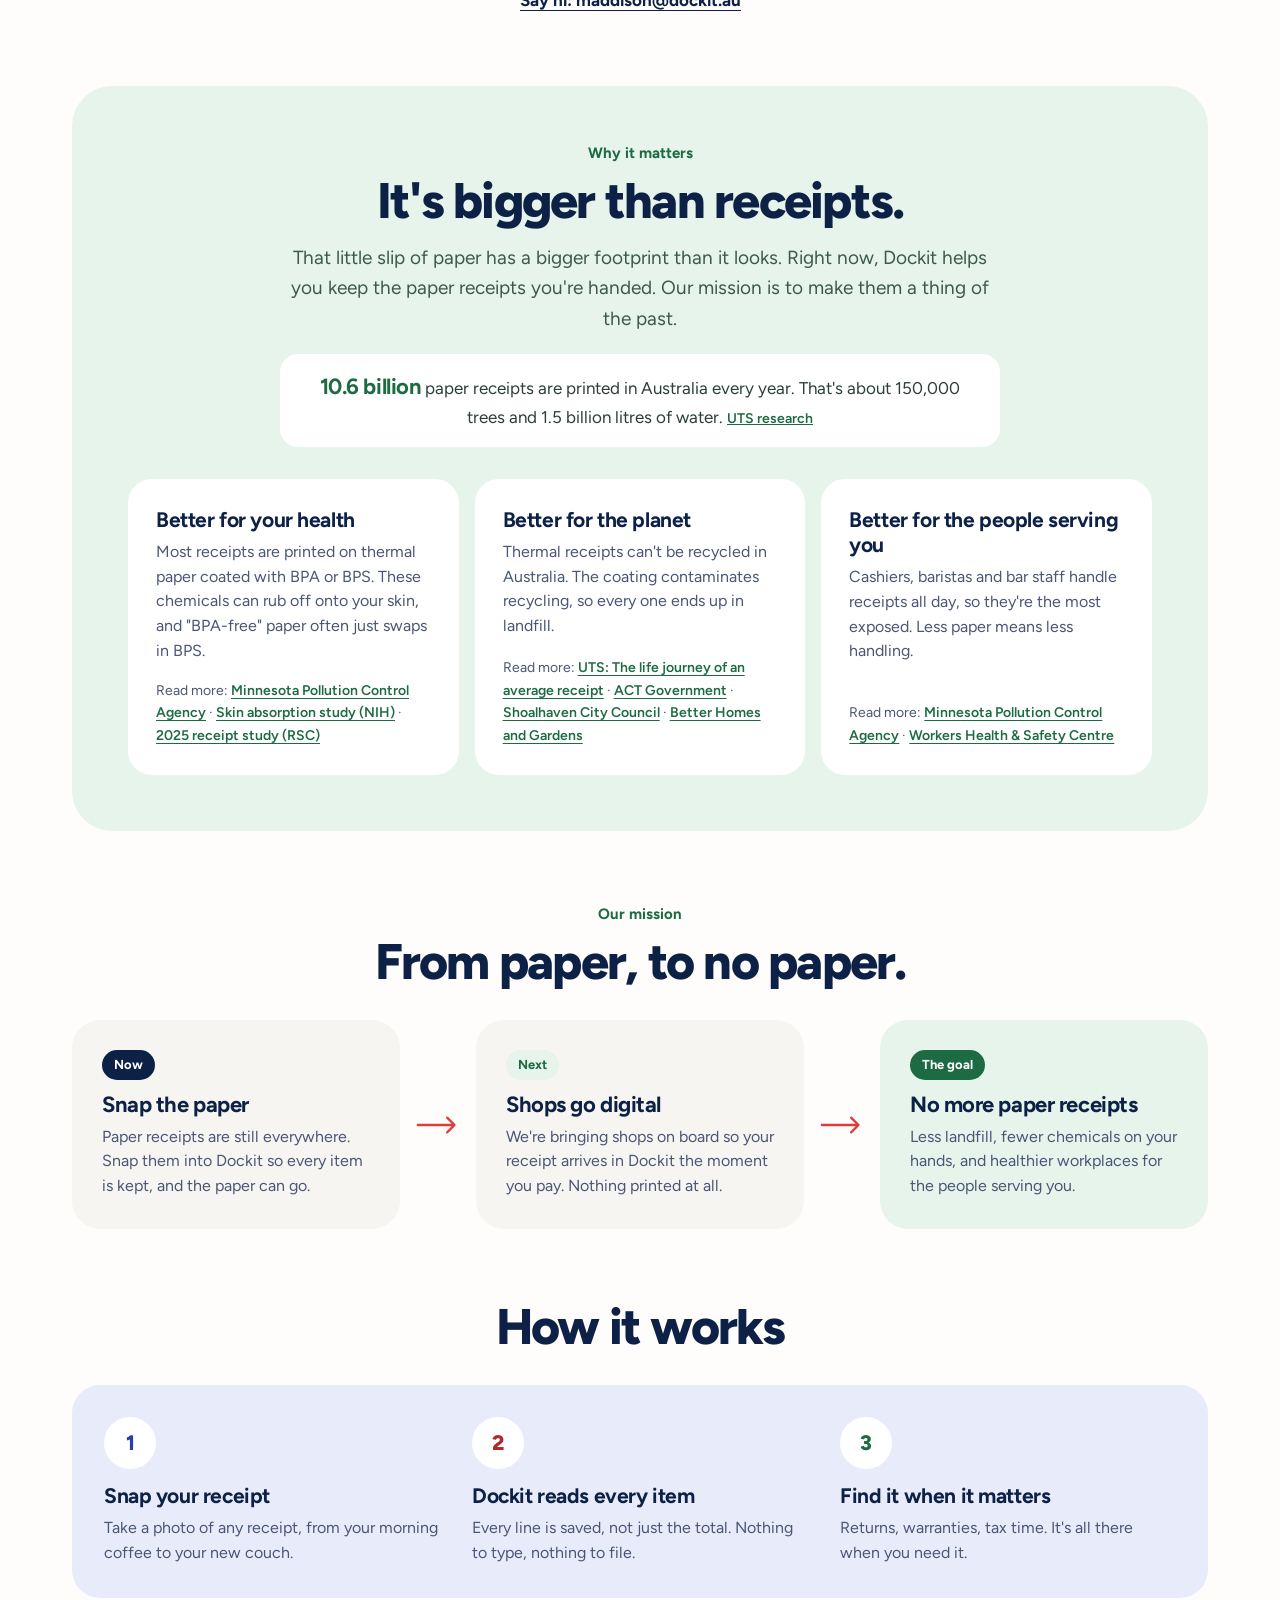
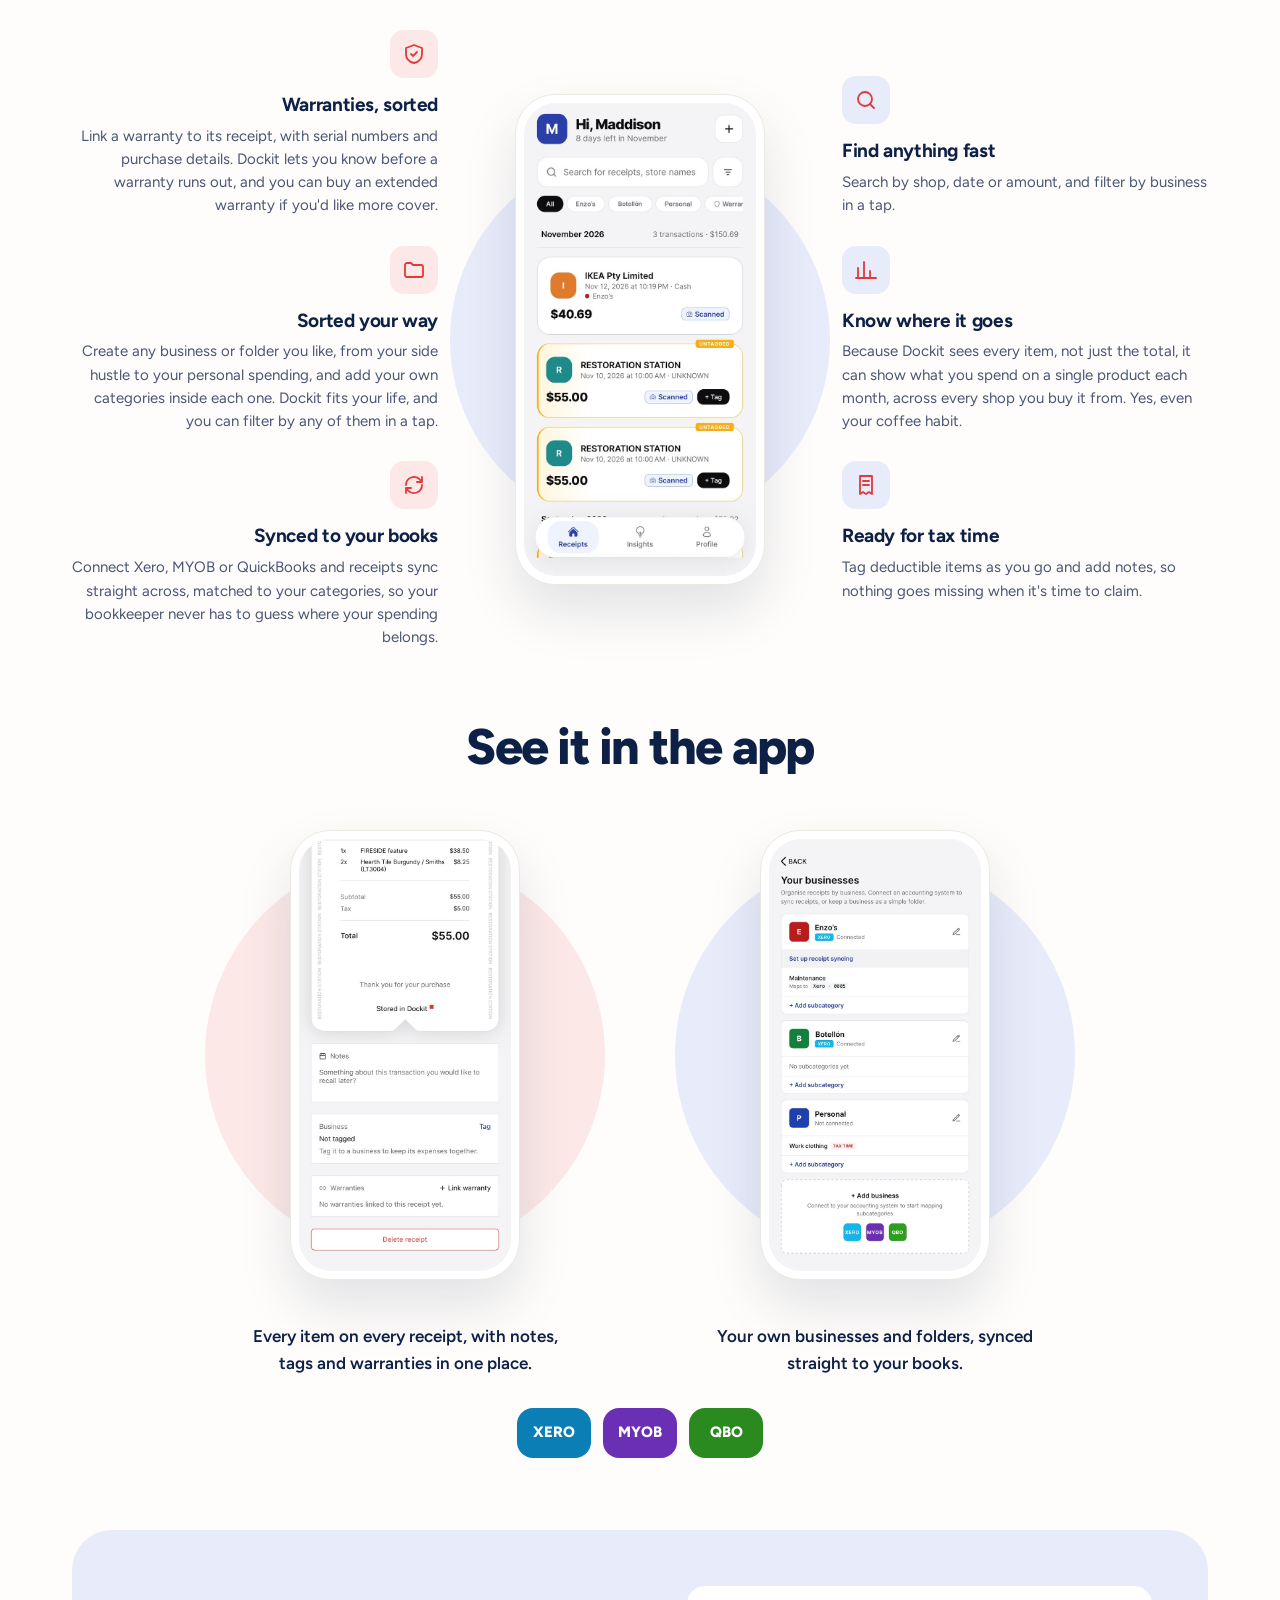
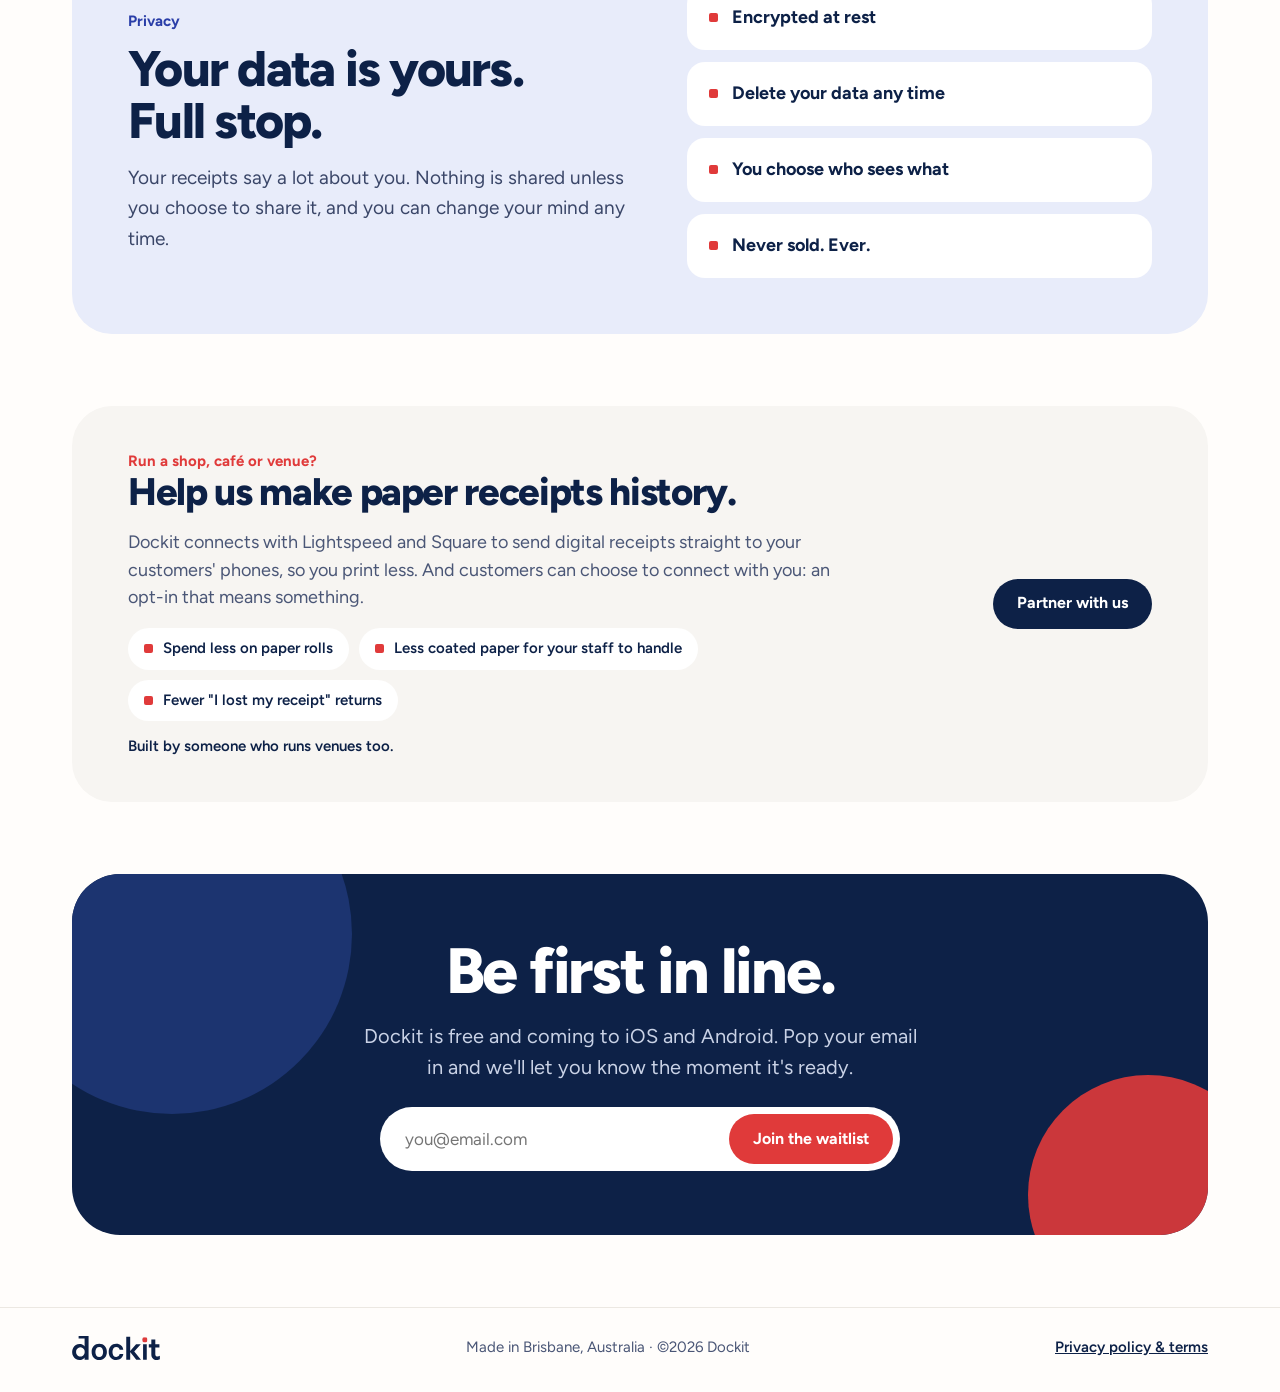
==== commit 55cb5dd9: "Draft: features arranged around the app screen Co-Authored-By: Claude Opus 5.5 <noreply@anthropic.co" ====
--- a/index.html
+++ b/index.html
@@ -130,36 +130,19 @@
         <div class="mini-step"><span class="num num-pink">2</span><h3>Dockit reads every item</h3><p>Every line is saved, not just the total. Nothing to type, nothing to file.</p></div>
         <div class="mini-step"><span class="num num-green">3</span><h3>Find it when it matters</h3><p>Returns, warranties, tax time. It's all there when you need it.</p></div>
       </article>
-      <article class="box box-pink">
-        <span class="ficon"><svg viewBox="0 0 24 24" aria-hidden="true"><path d="M12 3l8 3v6c0 5-3.5 8-8 9-4.5-1-8-4-8-9V6z"/><path d="M9 12l2 2 4-4"/></svg></span>
-        <h3>Warranties, sorted</h3>
-        <p>Link a warranty to its receipt, with serial numbers and purchase details. Dockit lets you know before a warranty runs out, and you can buy an extended warranty if you'd like more cover.</p>
-      </article>
-      <article class="box box-blue">
-        <span class="ficon"><svg viewBox="0 0 24 24" aria-hidden="true"><path d="M3 7a2 2 0 0 1 2-2h4l2 2h8a2 2 0 0 1 2 2v8a2 2 0 0 1-2 2H5a2 2 0 0 1-2-2z"/></svg></span>
-        <h3>Sorted your way</h3>
-        <p>Create any business or folder you like, from your side hustle to your personal spending, and add your own categories inside each one. Dockit fits your life, and you can filter by any of them in a tap.</p>
-      </article>
-      <article class="box box-pink">
-        <span class="ficon"><svg viewBox="0 0 24 24" aria-hidden="true"><path d="M4 12a8 8 0 0 1 14-5.3L20 9M20 4v5h-5M20 12a8 8 0 0 1-14 5.3L4 15M4 20v-5h5"/></svg></span>
-        <h3>Synced to your books</h3>
-        <p>Connect Xero, MYOB or QuickBooks and receipts sync straight across, matched to your categories, so your bookkeeper never has to guess where your spending belongs.</p>
-      </article>
-      <article class="box box-blue">
-        <span class="ficon"><svg viewBox="0 0 24 24" aria-hidden="true"><circle cx="11" cy="11" r="7"/><path d="M20 20l-4-4"/></svg></span>
-        <h3>Find anything fast</h3>
-        <p>Search by shop, date or amount, and filter by business in a tap.</p>
-      </article>
-      <article class="box box-pink">
-        <span class="ficon"><svg viewBox="0 0 24 24" aria-hidden="true"><path d="M4 20V10M10 20V4M16 20v-7M22 20H2"/></svg></span>
-        <h3>Know where it goes</h3>
-        <p>Because Dockit sees every item, not just the total, it can show what you spend on a single product each month, across every shop you buy it from. Yes, even your coffee habit.</p>
-      </article>
-      <article class="box box-blue">
-        <span class="ficon"><svg viewBox="0 0 24 24" aria-hidden="true"><path d="M6 3h12v18l-3-2-3 2-3-2-3 2z"/><path d="M9 8h6M9 12h6"/></svg></span>
-        <h3>Ready for tax time</h3>
-        <p>Tag deductible items as you go and add notes, so nothing goes missing when it's time to claim.</p>
-      </article>
+    </div>
+    <div class="orbit">
+      <div class="orb-col l">
+        <div class="orb-item"><span class="ficon"><svg viewBox="0 0 24 24" aria-hidden="true"><path d="M12 3l8 3v6c0 5-3.5 8-8 9-4.5-1-8-4-8-9V6z"/><path d="M9 12l2 2 4-4"/></svg></span><h3>Warranties, sorted</h3><p>Link a warranty to its receipt, with serial numbers and purchase details. Dockit lets you know before a warranty runs out, and you can buy an extended warranty if you'd like more cover.</p></div>
+        <div class="orb-item"><span class="ficon"><svg viewBox="0 0 24 24" aria-hidden="true"><path d="M3 7a2 2 0 0 1 2-2h4l2 2h8a2 2 0 0 1 2 2v8a2 2 0 0 1-2 2H5a2 2 0 0 1-2-2z"/></svg></span><h3>Sorted your way</h3><p>Create any business or folder you like, from your side hustle to your personal spending, and add your own categories inside each one. Dockit fits your life, and you can filter by any of them in a tap.</p></div>
+        <div class="orb-item"><span class="ficon"><svg viewBox="0 0 24 24" aria-hidden="true"><path d="M4 12a8 8 0 0 1 14-5.3L20 9M20 4v5h-5M20 12a8 8 0 0 1-14 5.3L4 15M4 20v-5h5"/></svg></span><h3>Synced to your books</h3><p>Connect Xero, MYOB or QuickBooks and receipts sync straight across, matched to your categories, so your bookkeeper never has to guess where your spending belongs.</p></div>
+      </div>
+      <div class="orb-phone"><span class="blob" aria-hidden="true"></span><figure class="phone"><img src="images/app-home.jpg" alt="The Dockit app home screen" width="640" height="1305" loading="lazy"></figure></div>
+      <div class="orb-col r">
+        <div class="orb-item"><span class="ficon"><svg viewBox="0 0 24 24" aria-hidden="true"><circle cx="11" cy="11" r="7"/><path d="M20 20l-4-4"/></svg></span><h3>Find anything fast</h3><p>Search by shop, date or amount, and filter by business in a tap.</p></div>
+        <div class="orb-item"><span class="ficon"><svg viewBox="0 0 24 24" aria-hidden="true"><path d="M4 20V10M10 20V4M16 20v-7M22 20H2"/></svg></span><h3>Know where it goes</h3><p>Because Dockit sees every item, not just the total, it can show what you spend on a single product each month, across every shop you buy it from. Yes, even your coffee habit.</p></div>
+        <div class="orb-item"><span class="ficon"><svg viewBox="0 0 24 24" aria-hidden="true"><path d="M6 3h12v18l-3-2-3 2-3-2-3 2z"/><path d="M9 8h6M9 12h6"/></svg></span><h3>Ready for tax time</h3><p>Tag deductible items as you go and add notes, so nothing goes missing when it's time to claim.</p></div>
+      </div>
     </div>
   </div>
 </section>
--- a/css/site.css
+++ b/css/site.css
@@ -73,7 +73,8 @@
 /* mission */
 .eyebrow-green{color:#1d6b42}
 .mission{background:var(--green);border-radius:40px;padding:56px}
-.mission-head{max-width:640px;margin-bottom:32px}
+.mission-head{max-width:720px;margin:0 auto 32px;text-align:center}
+.mission-head .stat{display:inline-block}
 .mission-head .lead{color:#3c5a4a;margin:0}
 .stat{margin:20px 0 0;background:#fff;border-radius:18px;padding:16px 20px;font-size:17px;color:#2c3e35}
 .stat strong{color:#1d6b42;font-size:22px;letter-spacing:-.02em}
@@ -115,11 +116,25 @@
 .box p{margin:0;color:var(--muted);font-size:16px}
 .box-steps{grid-column:1/-1;display:grid;grid-template-columns:repeat(3,minmax(0,1fr));gap:32px;padding:32px}
 .mini-step .num{margin-bottom:14px;background:#fff}
-.box-pink{background:var(--pink)}
-.box-blue{background:var(--blue)}
+.box-pink{background:var(--soft);border:2px solid #F2A9A3}
+.box-blue{background:var(--soft);border:2px solid #A9B6EC}
+.box-steps.box-blue{background:var(--blue);border:0}
 .box-green{background:var(--green)}
 .ficon{width:48px;height:48px;border-radius:14px;background:#fff;display:flex;align-items:center;justify-content:center;margin-bottom:16px}
 .ficon svg{width:24px;height:24px;fill:none;stroke:var(--red);stroke-width:1.8;stroke-linecap:round;stroke-linejoin:round}
+
+/* orbit */
+.orbit{display:grid;grid-template-columns:1fr 340px 1fr;gap:32px;align-items:center;margin-top:32px}
+.orb-phone{position:relative;height:560px;display:flex;align-items:center;justify-content:center}
+.orb-phone .blob{background:var(--blue);width:380px;height:380px;left:50%;top:50%;margin:-190px 0 0 -190px}
+.orb-phone .phone{width:250px}
+.orb-col{display:grid;gap:28px;position:relative;z-index:2}
+.orb-col.l{text-align:right}
+.orb-col.l .ficon{margin-left:auto}
+.orb-item h3{font-size:19px}
+.orb-item p{margin:0;color:var(--muted);font-size:15px}
+.orb-item .ficon{background:var(--pink)}
+.orb-col.r .ficon{background:var(--blue)}
 
 /* features */
 .feature{display:grid;grid-template-columns:1fr 1fr;gap:56px;align-items:center}
@@ -199,6 +214,10 @@
   .feature-art{height:480px}
   .steps,.mission-cards{grid-template-columns:1fr}
   .bento{grid-template-columns:repeat(2,minmax(0,1fr))}
+  .orbit{grid-template-columns:1fr;gap:24px}
+  .orb-col.l{text-align:left}
+  .orb-col.l .ficon{margin-left:0}
+  .orb-phone{height:500px;order:-1}
   .biz{flex-direction:column;align-items:flex-start}
 }
 /* phone */
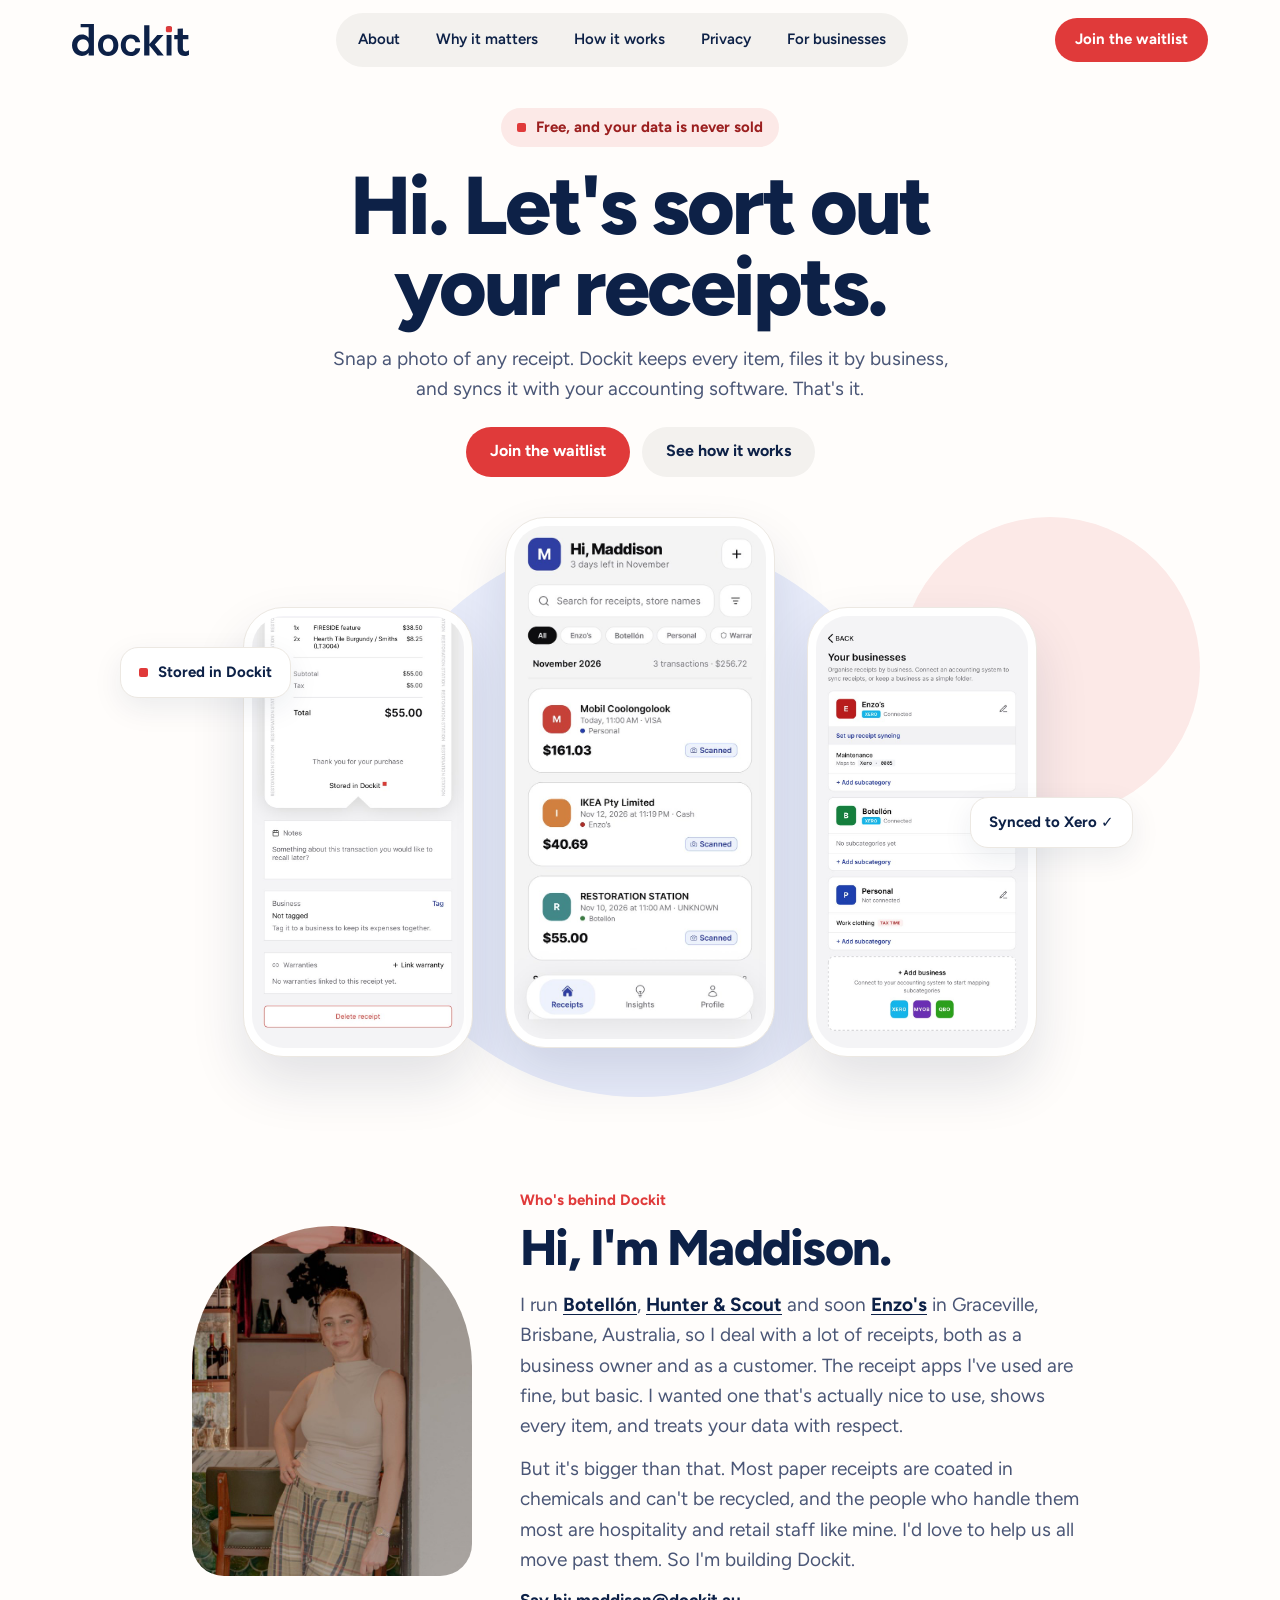
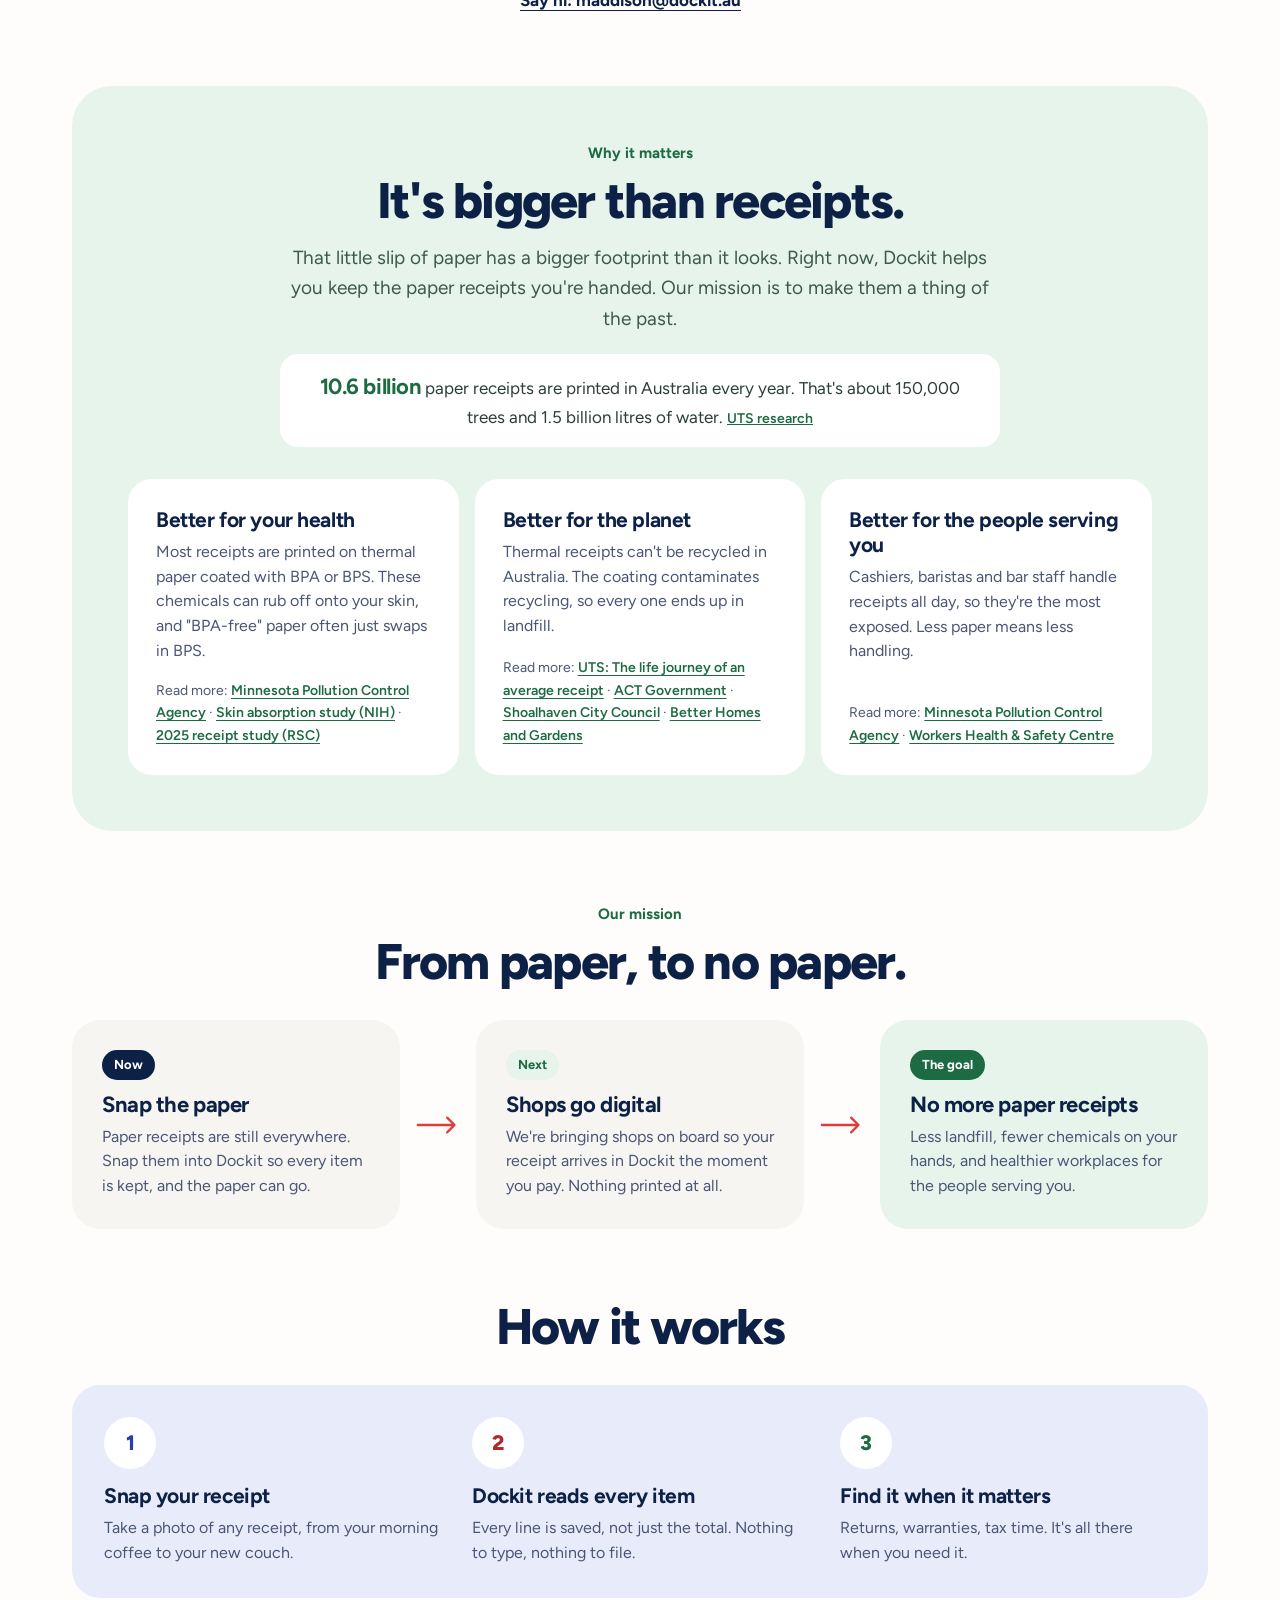
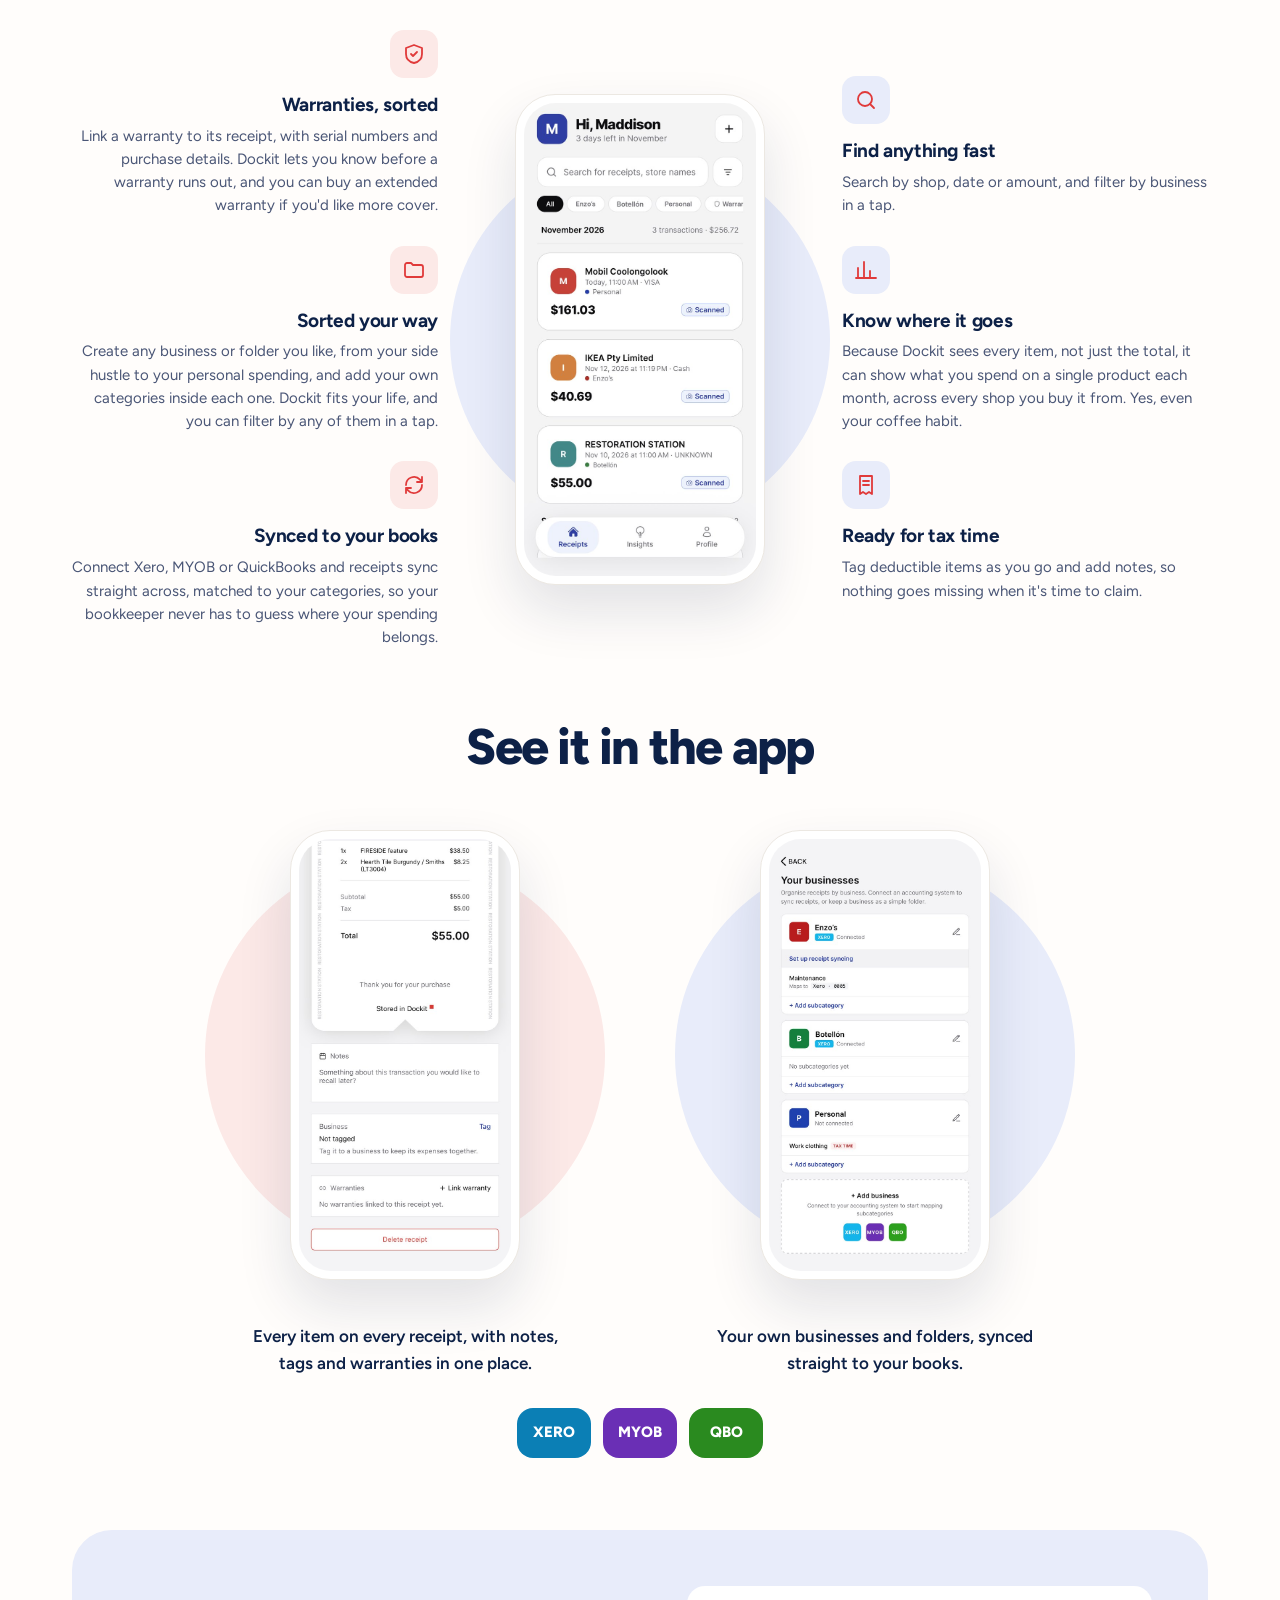
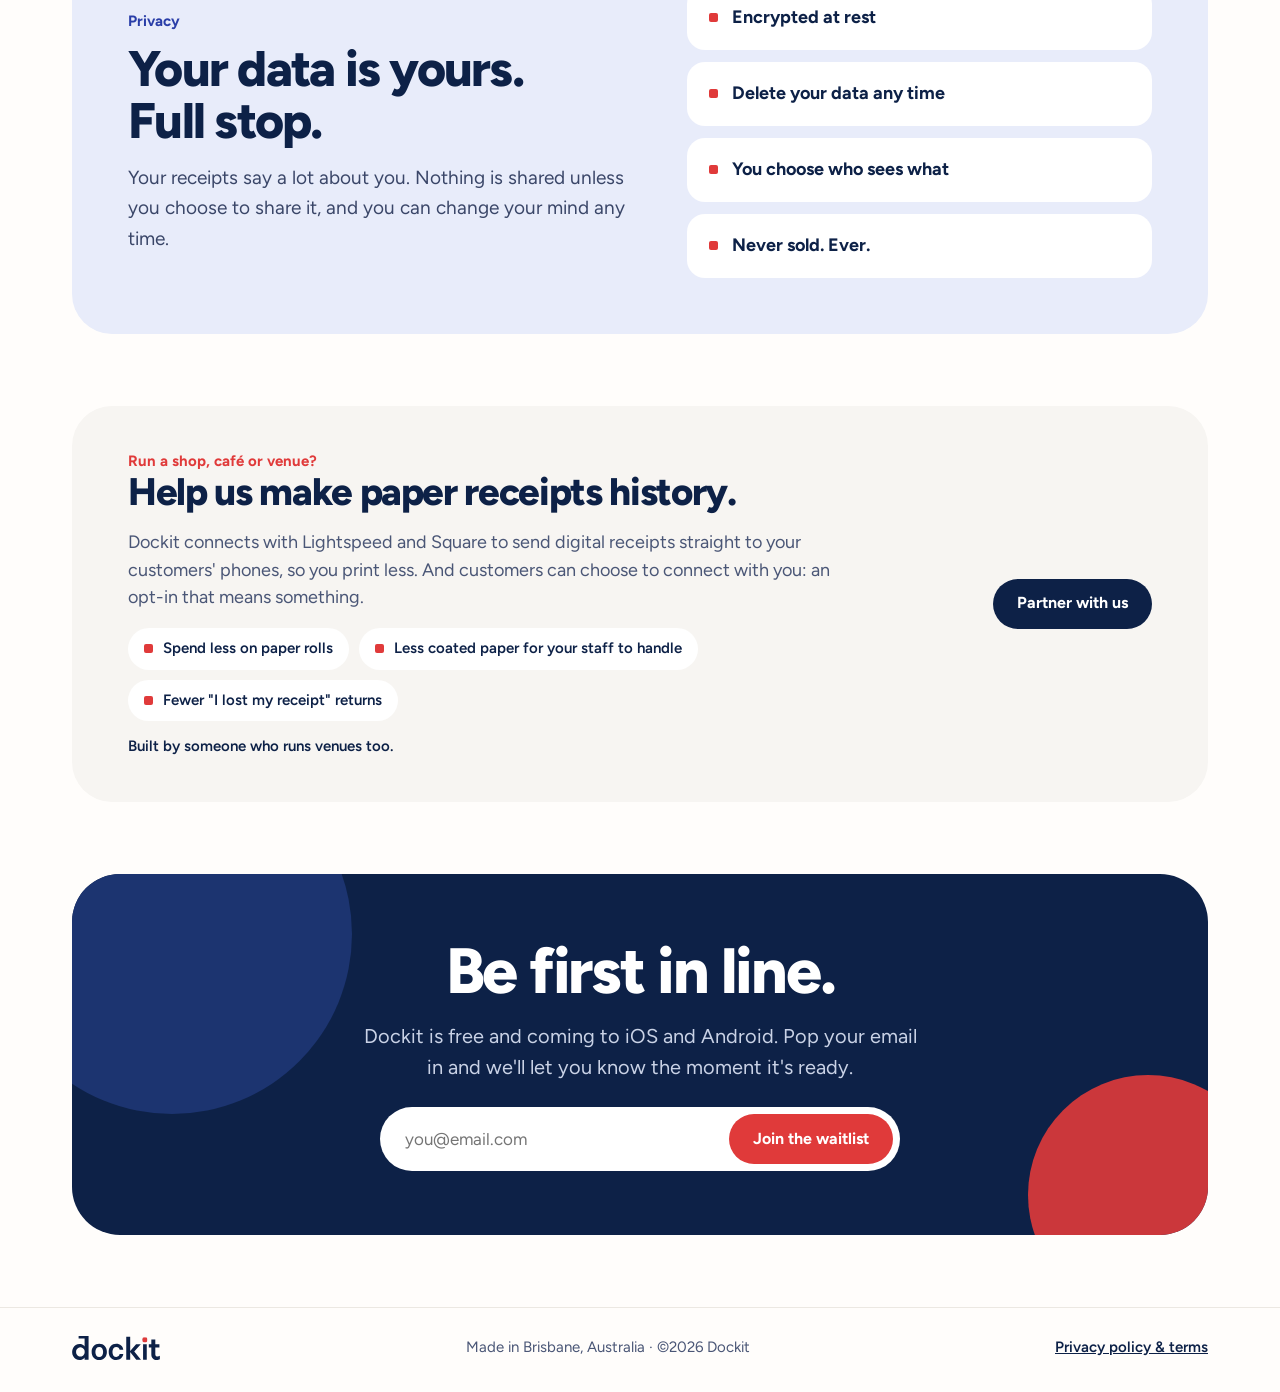
==== commit f798cd28: "Hide preview site from search engines (remove at launch) Co-Authored-By: Claude Opus 5.5 <noreply@an" ====
--- a/index.html
+++ b/index.html
@@ -2,6 +2,7 @@
 <html lang="en-AU">
 <head>
 <meta charset="utf-8">
+<meta name="robots" content="noindex, nofollow">
 <meta name="viewport" content="width=device-width, initial-scale=1">
 <title>Dockit | Let's sort out your receipts</title>
 <meta name="description" content="Dockit is a free receipt app. Snap a photo of any receipt and Dockit keeps every item, files it by business, and syncs it with Xero, MYOB and QuickBooks. Made in Brisbane.">
